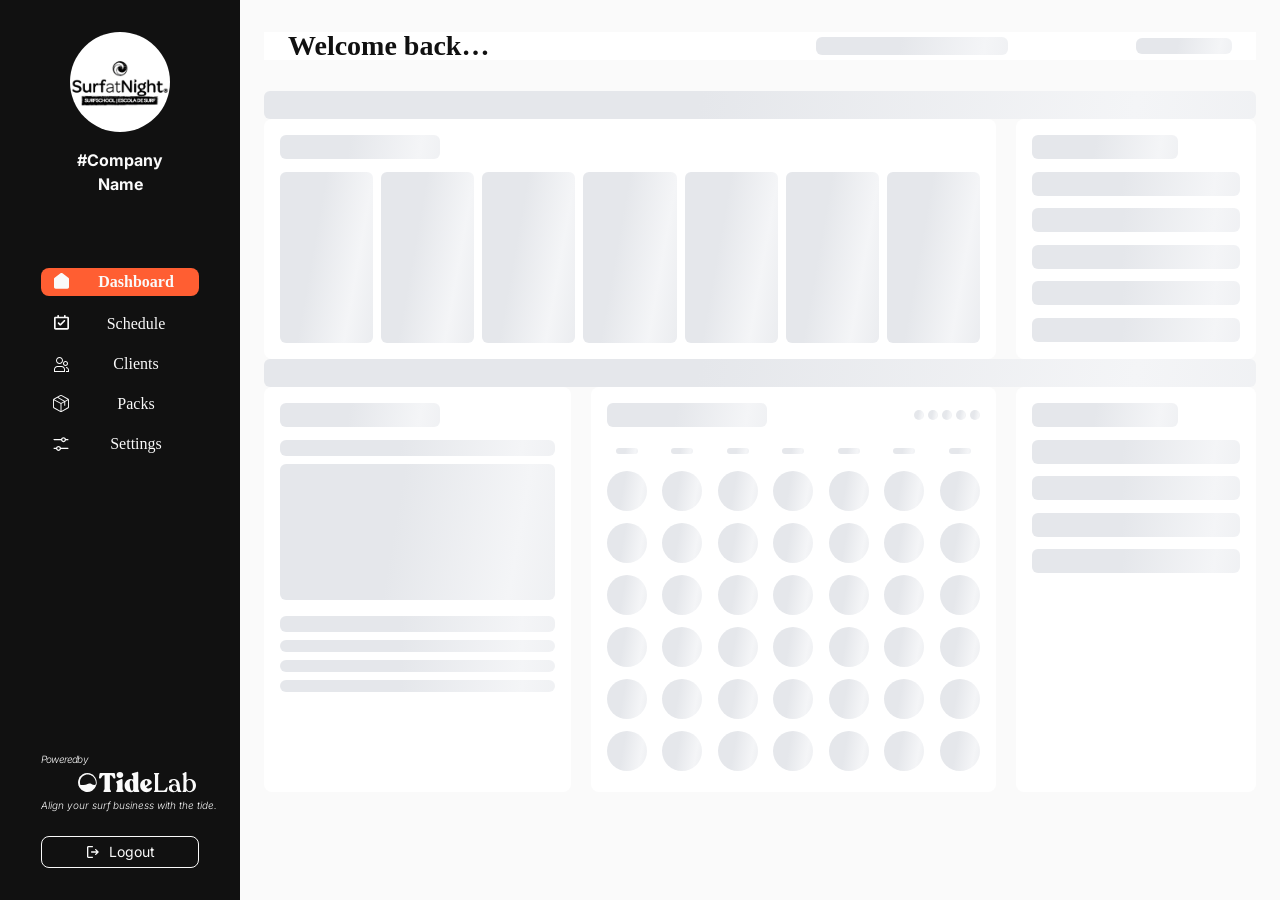
==== app.html @ a4c20f55 "Replace generic mockup with real Tidelab frontend" ====
<!DOCTYPE html>
<html lang="en">

<head>
  <meta charset="UTF-8" />
  <meta name="viewport" content="width=device-width, initial-scale=1.0" />
  <title>BookMyClass</title>
  <link rel="stylesheet" href="./css/styles.css?v=20260809-16" />
</head>

<body class="app-body">
  <button id="client-view-switch-btn" class="view-mode-switch admin-client-view-switch hidden" type="button">
    Client view
  </button>
  <div id="app-loader" class="app-loader-overlay hidden">
    <div class="app-loader-box">
      <div class="app-loader-spinner"></div>
      <h2>Loading BookMyClass</h2>
      <p>Checking session and preparing your workspace…</p>
    </div>
  </div>
  <div class="app-shell">
    <aside class="sidebar">
      <div class="sidebar-top">
        <div class="brand">
          <div class="brand-logo" role="img" aria-label="Business logo"></div>
          <div class="brand-text">
            <h1 id="business-name">#Company Name</h1>
            <p id="business-slogan"># Company Slogan</p>
          </div>
        </div>
        <nav class="main-nav">
          <button class="nav-item active" data-page="dashboard" type="button"><span class="nav-label">Dashboard</span></button>
          <button class="nav-item" data-page="schedule" type="button"><span class="nav-label">Schedule</span></button>
          <button class="nav-item" data-page="clients" type="button"><span class="nav-label">Clients</span></button>
          <button class="nav-item" data-page="packs" type="button"><span class="nav-label">Packs</span></button>
          <button class="nav-item" data-page="settings" type="button"><span class="nav-label">Settings</span></button>
        </nav>
      </div>

      <div id="sidebar-schedule-calendar" class="sidebar-schedule-calendar hidden"></div>

      <div class="sidebar-bottom">
        <div class="member-card">
          <p class="member-label">Connected as</p>
          <p id="member-info" class="member-value">Loading...</p>
        </div>

        <div class="powered-by" aria-label="Powered by TideLab">
          <span class="powered-by-label">Poweredby</span>
          <img src="./assets/figma/tidelab-logo.svg" alt="TideLab" width="120" height="23" />
          <span class="powered-by-tagline">Align your surf business with the tide.</span>
        </div>
        <button id="logout-btn" class="ghost-btn" type="button">Logout</button>
      </div>
    </aside>

    <main class="main-content">
      <header class="topbar hidden">
        <div>
          <h2 id="page-title"></h2>
          <p id="page-subtitle" class="muted">Business overview</p>
        </div>

        <div class="topbar-actions">
          <button id="prev-week-btn" class="ghost-btn" type="button">&lt; Prev</button>
          <div id="week-label" class="week-label">Week</div>
          <button id="next-week-btn" class="ghost-btn" type="button">Next &gt;</button>
        </div>
      </header>

      <section id="page-content" class="page-content" data-page="dashboard">
        <section class="dashboard-loading-skeleton" aria-label="Calculating dashboard metrics" aria-busy="true">
          <div class="dashboard-skeleton-header">
            <span class="dashboard-loading-welcome">Welcome back…</span>
            <span class="skeleton-shimmer skeleton-week"></span>
            <span class="skeleton-shimmer skeleton-label"></span>
          </div>
          <div class="dashboard-skeleton-periods">
            <section class="dashboard-skeleton-period skeleton-weekly-period">
              <span class="skeleton-shimmer skeleton-period-heading"></span>
              <div class="dashboard-skeleton-weekly-grid">
                <div class="dashboard-skeleton-card skeleton-schedule">
                  <span class="skeleton-shimmer skeleton-title"></span>
                  <div class="skeleton-schedule-days">
                    <span></span><span></span><span></span><span></span><span></span><span></span><span></span>
                  </div>
                </div>
                <div class="dashboard-skeleton-card skeleton-weekly-kpi">
                  <span class="skeleton-shimmer skeleton-title"></span>
                  <span class="skeleton-shimmer skeleton-row"></span>
                  <span class="skeleton-shimmer skeleton-row"></span>
                  <span class="skeleton-shimmer skeleton-row"></span>
                  <span class="skeleton-shimmer skeleton-row"></span>
                  <span class="skeleton-shimmer skeleton-row"></span>
                </div>
              </div>
            </section>

            <section class="dashboard-skeleton-period skeleton-monthly-period">
              <span class="skeleton-shimmer skeleton-period-heading"></span>
              <div class="dashboard-skeleton-monthly-grid">
                <div class="dashboard-skeleton-card skeleton-business-charts">
                  <span class="skeleton-shimmer skeleton-title"></span>
                  <div class="skeleton-business-chart-grid">
                    <div class="skeleton-chart-block">
                      <span class="skeleton-shimmer skeleton-chart-meta"></span>
                      <span class="skeleton-shimmer skeleton-chart"></span>
                    </div>
                    <div class="skeleton-chart-block skeleton-pack-chart-block">
                      <span class="skeleton-shimmer skeleton-chart-meta"></span>
                      <span class="skeleton-shimmer skeleton-pack-bar"></span>
                      <span class="skeleton-shimmer skeleton-pack-bar"></span>
                      <span class="skeleton-shimmer skeleton-pack-bar"></span>
                    </div>
                  </div>
                </div>
                <div class="dashboard-skeleton-card skeleton-heatmap">
                  <div class="skeleton-heatmap-heading">
                    <span class="skeleton-shimmer skeleton-title"></span>
                    <div class="skeleton-heatmap-legend"><span></span><span></span><span></span><span></span><span></span></div>
                  </div>
                  <div class="skeleton-heatmap-weekdays"><span></span><span></span><span></span><span></span><span></span><span></span><span></span></div>
                  <div class="skeleton-heatmap-dots">
                    <span></span><span></span><span></span><span></span><span></span><span></span><span></span>
                    <span></span><span></span><span></span><span></span><span></span><span></span><span></span>
                    <span></span><span></span><span></span><span></span><span></span><span></span><span></span>
                    <span></span><span></span><span></span><span></span><span></span><span></span><span></span>
                    <span></span><span></span><span></span><span></span><span></span><span></span><span></span>
                    <span></span><span></span><span></span><span></span><span></span><span></span><span></span>
                  </div>
                </div>
                <div class="dashboard-skeleton-card skeleton-monthly-kpi">
                  <span class="skeleton-shimmer skeleton-title"></span>
                  <span class="skeleton-shimmer skeleton-row"></span>
                  <span class="skeleton-shimmer skeleton-row"></span>
                  <span class="skeleton-shimmer skeleton-row"></span>
                  <span class="skeleton-shimmer skeleton-row"></span>
                </div>
              </div>
            </section>
          </div>
        </section>
      </section>
    </main>
  </div>
  <div id="schedule-modal" class="modal-overlay hidden">
    <div class="modal-card">
      <div class="modal-header">
        <h3 id="schedule-modal-title">Add event</h3>
        <button id="close-schedule-modal-btn" class="ghost-btn" type="button">Close</button>
      </div>

      <form id="schedule-form" class="form-stack">
        <label>
          <span>Class name</span>
          <input id="schedule-class-name" type="text" required />
        </label>

        <label>
          <span>Coach name</span>
          <input id="schedule-coach-name" type="text" required />
        </label>

        <label>
          <span>Date</span>
          <input id="schedule-date" type="date" required />
        </label>

        <label>
          <span>Start time</span>
          <input id="schedule-start-time" type="time" required />
        </label>

        <label>
          <span>Length (minutes)</span>
          <input id="schedule-duration" type="number" min="15" max="480" step="15" value="60" required />
        </label>

        <label>
          <span>Capacity</span>
          <input id="schedule-capacity" type="number" min="1" value="10" required />
        </label>

        <label class="checkbox-row">
          <input id="schedule-recurring" type="checkbox" />
          <span>Repeat weekly</span>
        </label>

        <div class="modal-actions">
          <button id="delete-schedule-item-btn" class="ghost-btn hidden" type="button">Delete</button>
          <button id="book-schedule-item-btn" class="ghost-btn hidden" type="button">Book client</button>
          <button class="primary-btn" type="submit">Save event</button>
        </div>
      </form>
    </div>
  </div>
  <div id="confirm-modal" class="modal-overlay hidden">
    <div class="modal-card confirm-card">
      <div class="modal-header">
        <h3 id="confirm-title">Confirm action</h3>
      </div>

      <p id="confirm-message" class="confirm-message">Please confirm this action.</p>

      <div class="modal-actions">
        <button id="cancel-confirm-btn" class="secondary-btn" type="button">Cancel</button>
        <button id="confirm-action-btn" class="primary-btn" type="button">Confirm</button>
      </div>
    </div>
  </div>
  <div id="client-modal" class="modal-overlay hidden">
    <div class="modal-card client-detail-card">
      <div class="modal-header">
        <h3>Add client</h3>
        <button id="close-client-modal-btn" class="ghost-btn" type="button">Close</button>
      </div>

      <div class="client-detail-layout">
        <section class="client-detail-pane">
          <div class="client-detail-section-heading">
            <span class="form-section-label">Client details</span>
          </div>
          <form id="client-form" class="form-stack">
            <label>
              <span>First name</span>
              <input id="client-first-name" type="text" required />
            </label>

            <label>
              <span>Last name</span>
              <input id="client-last-name" type="text" required />
            </label>

            <label>
              <span>Email</span>
              <input id="client-email" type="email" />
            </label>
            <p id="client-email-note" class="form-note hidden">Without an email address, this client can be managed by admins but will not be able to book classes themselves.</p>

            <label>
              <span>Phone</span>
              <input id="client-phone" type="text" />
            </label>

            <label>
              <span>Country (optional)</span>
              <select id="client-country">
                <option value="">No country</option>
                <option value="PT">Portugal</option>
                <option value="ES">Spain</option>
                <option value="FR">France</option>
                <option value="GB">England</option>
                <option value="DE">Germany</option>
                <option value="NL">Netherlands</option>
                <option value="CH">Switzerland</option>
                <option value="OTHER">Other</option>
              </select>
            </label>

            <label id="client-country-other-label" class="hidden">
              <span>Other country</span>
              <input id="client-country-other" type="text" maxlength="80" placeholder="Enter country" />
            </label>

            <label style="display:flex;align-items:center;gap:10px;">
              <input id="client-can-book" type="checkbox" checked />
              <span>Can book classes</span>
            </label>

            <div class="modal-actions">
              <button id="delete-client-btn" class="ghost-btn hidden" type="button">Delete</button>
              <button id="edit-client-btn" class="ghost-btn hidden" type="button">Edit details</button>
              <button id="save-client-btn" class="primary-btn" type="submit">Create client</button>
            </div>
          </form>
        </section>

        <section id="client-pack-editor" class="client-detail-pane client-pack-pane hidden">
          <div class="client-detail-section-heading">
            <span class="form-section-label">Membership</span>
          </div>

          <div class="client-pack-editor">
            <div class="client-pack-editor-header">
              <h2 id="client-current-pack-name">No active pack</h2>
              <span id="client-current-pack-status" class="client-status-pill is-empty">No Credits</span>
            </div>

            <div id="client-current-pack-details" class="client-current-pack-details hidden">
              <label>
                <span>Classes left</span>
                <input id="client-current-pack-remaining" type="number" min="0" step="1" disabled />
              </label>
              <div class="client-current-pack-summary">
                <span id="client-current-pack-total">0 total</span>
                <span id="client-current-pack-used">0 used</span>
              </div>
            </div>

            <div id="client-assign-pack-fields" class="client-assign-pack-fields hidden">
              <label>
                <span>Pack to assign</span>
                <select id="client-assign-pack-template"></select>
              </label>
              <button id="assign-client-pack-btn" class="secondary-btn" type="button">Assign pack</button>
            </div>

            <p id="client-pack-editor-note" class="form-note"></p>
          </div>

          <div id="client-pack-actions" class="client-column-actions hidden">
            <button id="edit-client-membership-btn" class="ghost-btn" type="button">Edit pack</button>
            <button id="save-client-membership-btn" class="primary-btn hidden" type="button">Save pack</button>
          </div>
        </section>

        <section class="client-detail-pane client-history-pane">
          <div class="client-detail-section-heading client-history-header">
            <span class="form-section-label">Activity history</span>
          </div>
          <div id="client-booking-history" class="client-history-list"></div>
        </section>
      </div>
    </div>
  </div>
  <div id="client-import-modal" class="modal-overlay hidden">
    <div class="modal-card client-import-card">
      <div class="modal-header">
        <h3>Import clients</h3>
        <button id="close-client-import-modal-btn" class="ghost-btn" type="button">Close</button>
      </div>

      <div class="client-import-body">
        <p class="client-import-copy">Upload a CSV or Excel .xlsx file with one client per row.</p>

        <ol class="client-import-steps">
          <li>Create these columns in Excel or Google Sheets.</li>
          <li>Download the file as CSV or Excel .xlsx.</li>
          <li>Choose the file here and click Import clients.</li>
        </ol>

        <div class="client-import-fields">
          <span>First name *</span>
          <span>Last name *</span>
          <span>Email</span>
          <span>Phone</span>
          <span>Country</span>
          <span>Can book</span>
        </div>

        <div class="client-import-file-panel">
          <label for="client-import-file">Import file</label>
          <input id="client-import-file" type="file" accept=".csv,.xlsx,text/csv,application/vnd.openxmlformats-officedocument.spreadsheetml.sheet" />
          <p class="form-note">Required columns are marked with *. Can book accepts yes/no.</p>
        </div>

        <div id="client-import-result" class="client-import-result hidden"></div>
      </div>

      <div class="modal-actions">
        <button id="import-clients-file-btn" class="primary-btn" type="button">Import clients</button>
      </div>
    </div>
  </div>
  <div id="class-template-modal" class="modal-overlay hidden">
    <div class="modal-card">
      <div class="modal-header">
        <h3>Add event template</h3>
        <button id="close-class-template-modal-btn" class="ghost-btn" type="button">Close</button>
      </div>

      <form id="class-template-form" class="form-stack">
        <label>
          <span>Class name</span>
          <input id="class-template-name" type="text" required />
        </label>

        <label>
          <span>Coach name</span>
          <input id="class-template-coach" type="text" required />
        </label>

        <label>
          <span>Language</span>
          <input
            id="class-template-language"
            type="text"
            value="EN"
            minlength="2"
            maxlength="8"
            pattern="[A-Za-z]{2,8}"
            placeholder="EN"
            autocomplete="off"
            required
          />
        </label>

        <label>
          <span>Duration</span>
          <input id="class-template-duration" type="number" min="15" step="15" value="60" required />
        </label>

        <label>
          <span>Capacity</span>
          <input id="class-template-capacity" type="number" min="1" value="10" required />
        </label>

        <label>
          <span>Color</span>
          <input id="class-template-color" type="hidden" value="#1f8f46" required />
        </label>

        <div class="modal-actions">
          <button id="delete-class-template-btn" class="ghost-btn hidden" type="button">Delete</button>
          <button id="save-class-template-btn" class="primary-btn" type="submit">Create template</button>
        </div>
      </form>
    </div>
  </div>
  <div id="pack-modal" class="modal-overlay hidden">
    <div class="modal-card">
      <div class="modal-header">
        <h3>Add pack</h3>
        <button id="close-pack-modal-btn" class="ghost-btn" type="button">Close</button>
      </div>

      <form id="pack-form" class="form-stack">
        <label>
          <span>Pack name</span>
          <input id="pack-name" type="text" required />
        </label>

        <label>
          <span>Pack type</span>
          <select id="pack-type" required>
            <option value="credits">Normal pack</option>
            <option value="monthly">Monthly pack</option>
          </select>
        </label>

        <label>
          <span>Number of classes</span>
          <input id="pack-class-count" type="number" min="1" value="10" required />
        </label>

        <label>
          <span>Price</span>
          <input id="pack-price" type="number" min="0" step="0.01" value="0" required />
        </label>

        <label>
          <span>Details</span>
          <input id="pack-details" type="text" />
        </label>

        <div class="modal-actions">
          <button id="delete-pack-btn" class="ghost-btn hidden" type="button">Delete</button>
          <button id="save-pack-btn" class="primary-btn" type="submit">Create pack</button>
        </div>
      </form>
    </div>
  </div>
  <div id="client-pack-modal" class="modal-overlay hidden">
    <div class="modal-card">
      <div class="modal-header">
        <h3 id="client-pack-modal-title">Assign pack to client</h3>
        <div class="modal-header-actions">
          <button id="edit-client-pack-btn" class="ghost-btn icon-btn hidden" type="button" aria-label="Edit classes left" title="Edit classes left">&#9998;</button>
          <button id="close-client-pack-modal-btn" class="ghost-btn" type="button">Close</button>
        </div>
      </div>

      <form id="client-pack-form" class="form-stack">
        <div id="client-pack-detail-card" class="client-pack-detail-card hidden">
          <p id="client-pack-detail-type" class="pack-type">Pack</p>
          <h3 id="client-pack-detail-client">Client</h3>
          <p id="client-pack-detail-template" class="muted">Pack template</p>

          <div class="client-pack-detail-count">
            <label id="client-pack-remaining-label">
              <span>Classes left</span>
              <input id="client-pack-remaining-classes" type="number" min="0" step="1" disabled />
            </label>
            <span id="client-pack-detail-total" class="muted">of 0 classes</span>
          </div>

          <div class="client-pack-detail-meta">
            <span id="client-pack-detail-used">0 used</span>
            <span id="client-pack-detail-status">active</span>
          </div>
        </div>

        <label id="client-pack-client-label">
          <span>Client</span>
          <select id="client-pack-client-id" required></select>
        </label>

        <label id="client-pack-template-label">
          <span>Pack template</span>
          <select id="client-pack-template-id" required></select>
        </label>

        <div class="modal-actions">
          <button id="save-client-pack-btn" class="primary-btn" type="submit">Assign pack</button>
        </div>
      </form>
    </div>
  </div>
  <div id="booking-modal" class="modal-overlay hidden">
    <div class="modal-card">
      <div class="modal-header">
        <h3 id="booking-modal-title">Book client</h3>
        <button id="close-booking-modal-btn" class="ghost-btn" type="button">Close</button>
      </div>

      <div id="booking-details" class="booking-details hidden"></div>

      <form id="booking-form" class="form-stack">
        <fieldset class="checkbox-select-field">
          <legend>Clients</legend>
          <div class="booking-client-picker">
            <input
              id="booking-client-search"
              type="search"
              placeholder="Type a client name..."
              autocomplete="off"
              aria-label="Search clients"
            />
            <div id="booking-client-list" class="checkbox-select-list"></div>
          </div>
        </fieldset>

        <div class="modal-actions">
          <button class="primary-btn" type="submit">Create bookings</button>
        </div>
      </form>
    </div>
  </div>
  <div id="booking-pack-modal" class="modal-overlay hidden">
    <div class="modal-card booking-pack-modal-card">
      <div class="modal-header">
        <div>
          <h3>Assign packs before booking</h3>
          <p class="booking-pack-modal-copy">Choose a pack for each client without available credits.</p>
        </div>
        <button id="close-booking-pack-modal-btn" class="ghost-btn" type="button">Close</button>
      </div>

      <form id="booking-pack-form" class="form-stack">
        <div id="booking-pack-client-list" class="booking-pack-client-list"></div>

        <div class="modal-actions">
          <button class="primary-btn" type="submit">Assign packs and book</button>
        </div>
      </form>
    </div>
  </div>
  <div id="react-ui-root"></div>
  <script type="module" src="./js/app.js?v=20260809-7"></script>
</body>

</html>
---- css/styles.css ----
﻿@import url('https://api.fontshare.com/v2/css?f[]=satoshi@300,400,500,700&display=swap');
@import url('https://fonts.googleapis.com/css2?family=Amatic+SC:wght@700&family=DM+Sans:ital,opsz,wght@0,9..40,300;0,9..40,400;0,9..40,500;0,9..40,600;0,9..40,700;1,9..40,400&family=DM+Mono:wght@400;500&family=Inter:wght@200;300;400;500;600;700&display=swap');

/* â”€â”€â”€ RESET & ROOT â”€â”€â”€â”€â”€â”€â”€â”€â”€â”€â”€â”€â”€â”€â”€â”€â”€â”€â”€â”€â”€â”€â”€â”€â”€â”€â”€â”€â”€â”€â”€â”€ */

*,
*::before,
*::after {
  box-sizing: border-box;
  margin: 0;
  padding: 0;
}


:root {
  /* Brand primitives â€” edit this block to re-theme the product. */
  --brand-primary: #260e8d;
  --brand-secondary: #ff5e32;
  --brand-accent: #87993a;
  --brand-beige: #eee6d4;
  --brand-black: #111111;
  --brand-grey-dark: #727272;
  --brand-muted: #808080;
  --brand-grey: #a3a3a3;
  --brand-grey-light: #d0d0d0;
  --brand-offwhite: #fafafa;
  --brand-white: #ffffff;
  --brand-primary-soft: rgb(38 14 141 / 10%);
  --brand-secondary-soft: rgb(255 94 50 / 10%);
  --brand-accent-soft: rgb(135 153 58 / 10%);

  /* Brand typography. */
  --font-ui: 'Satoshi', 'Inter', sans-serif;
  --font-display-light: 'Recoleta', 'FONTSPRING DEMO - Recoleta Light', Georgia, serif;
  --font-display-black: 'Recoleta', 'FONTSPRING DEMO - Recoleta Black', Georgia, serif;
  --text-h1-size: 2rem;
  --text-h1-line: 2.5rem;
  --text-h2-size: 1.5rem;
  --text-h2-line: 2rem;
  --text-h3-size: 1.25rem;
  --text-h3-line: 1.75rem;
  --text-large-size: 1rem;
  --text-large-line: 1.5rem;
  --text-body-size: 0.875rem;
  --text-body-line: 1.25rem;
  --text-caption-size: 0.75rem;
  --text-caption-line: 1rem;

  /* Brand spacing, shape and state elevation. */
  --space-1: 0.25rem;
  --space-2: 0.5rem;
  --space-3: 1rem;
  --space-4: 1.5rem;
  --space-5: 2rem;
  --space-6: 2.5rem;
  --space-7: 3rem;
  --radius-small: 0.25rem;
  --radius-medium: 0.5rem;
  --radius-large: 1rem;
  --radius-pill: 999px;
  --brand-shadow-primary: 1px 2px 4px rgb(38 14 141 / 60%);
  --brand-shadow-secondary: 1px 2px 4px rgb(255 94 50 / 55%);
  --brand-shadow-neutral: 1px 2px 4px rgb(128 128 128 / 55%);

  /* Typography scale */
  --font-size-tiny: 0.5rem;
  --font-size-micro: 0.5625rem;
  --font-size-caption: 0.625rem;
  --font-size-small-label: 0.6875rem;
  --font-size-label: 0.75rem;
  --font-size-ui: 0.8125rem;
  --font-size-body: var(--text-body-size);
  --font-size-heading: var(--text-large-size);
  --font-size-heading-lg: 1.125rem;
  --font-size-display: var(--text-h3-size);
  --font-size-metric-lg: 1.5rem;
  --font-size-metric-xl: 2rem;
  --font-size-metric-hero: 2.125rem;
  --font-size-page-title: var(--text-h3-size);
  --font-size-page-subtitle: var(--text-body-size);
  --font-size-menu-option: var(--text-body-size);
  --font-size-brand-title: var(--text-large-size);
  --font-size-brand-subtitle: var(--text-caption-size);
  --font-size-card-title: var(--text-body-size);
  --font-size-section-title: var(--text-body-size);
  --font-size-button: var(--text-body-size);
  --font-size-input: var(--text-body-size);
  --font-size-metric: clamp(1.125rem, 1.6vw, 1.375rem);
  --font-size-modal-title: 1rem;
  --font-size-table-heading: var(--font-size-caption);
  --font-size-table-text: 0.75rem;
  --font-size-auth-title: 3rem;
  --font-size-powered-by: var(--font-size-tiny);

  /* App-level aliases */
  --app-page-max: 100rem;
  --app-page-bg: var(--brand-offwhite);
  --app-card-bg: var(--brand-white);
  --app-card-radius: var(--radius-medium);
  --app-line: var(--brand-grey-light);
  --app-heading: var(--brand-black);
  --app-body: var(--brand-black);
  --app-muted: var(--brand-muted);
  --app-subtle: var(--brand-grey);
  --app-title-size: var(--font-size-page-title);
  --app-section-title-size: var(--font-size-card-title);
  --app-body-size: var(--font-size-body);
  --app-small-size: var(--font-size-label);
  --app-mini-size: var(--font-size-small-label);
  --app-number-size: var(--font-size-metric);
  --sidebar-width: 15rem;

  /* Palette */
  --bg: var(--brand-offwhite);
  --panel: var(--brand-white);
  --panel-soft: #f2f2f7;
  --panel-hover: var(--brand-primary-soft);
  --text: var(--brand-black);
  --text-secondary: var(--brand-grey-dark);
  --muted: var(--brand-muted);
  --border: var(--brand-grey-light);
  --border-strong: var(--brand-grey);
  --sidebar: var(--brand-black);
  --sidebar-text: var(--brand-offwhite);
  --sidebar-muted: var(--brand-grey);
  --sidebar-hover: rgba(255, 255, 255, 0.06);
  --primary: var(--brand-primary);
  --primary-hover: var(--brand-primary);
  --secondary: var(--brand-secondary);
  --secondary-soft: var(--brand-secondary-soft);
  --accent: var(--brand-accent);
  --accent-light: var(--brand-accent-soft);
  --accent-hover: var(--brand-accent);
  --success-bg: #ecfdf5;
  --success-text: #065f46;
  --success-border: #6ee7b7;
  --heat-0: var(--brand-grey-light);
  --heat-1: rgba(255, 94, 50, 0.4);
  --heat-2: rgba(255, 94, 50, 0.55);
  --heat-3: rgba(255, 94, 50, 0.7);
  --heat-4: var(--brand-secondary);
  --muted-bg: #f1f5f9;
  --muted-text: #475569;
  --danger: #dc2626;
  --danger-bg: #fef2f2;
  --danger-light: #fee2e2;
  --info-bg: #eff6ff;
  --info-text: #1e40af;
  --info-border: #bfdbfe;

  /* Elevation */
  --shadow-sm: 0 1px 3px rgba(13, 17, 23, 0.06), 0 1px 2px rgba(13, 17, 23, 0.04);
  --shadow: 0 4px 16px rgba(13, 17, 23, 0.08), 0 1px 4px rgba(13, 17, 23, 0.04);
  --shadow-lg: 0 16px 48px rgba(13, 17, 23, 0.12), 0 4px 16px rgba(13, 17, 23, 0.06);

  /* Shape */
  --radius-sm: var(--radius-medium);
  --radius: var(--radius-medium);
  --radius-lg: var(--radius-medium);
  --radius-xl: var(--radius-large);

  /* Motion */
  --transition: 0.18s ease;

  /* Fonts */
  --font: var(--font-ui);
  --font-mono: 'DM Mono', monospace;
  --font-design: var(--font-ui);
  --font-logo-light: var(--font-display-light);
  --font-logo-black: var(--font-display-black);


  --schedule-hour-height: 4rem;
}

html,
body {
  min-height: 100%;
  font-family: var(--font-ui);
  color: var(--text);
  background: var(--bg);
  -webkit-font-smoothing: antialiased;
  line-height: 1.5;
}

img,
svg,
video,
canvas {
  max-width: 100%;
}

/* â”€â”€â”€ AUTH â”€â”€â”€â”€â”€â”€â”€â”€â”€â”€â”€â”€â”€â”€â”€â”€â”€â”€â”€â”€â”€â”€â”€â”€â”€â”€â”€â”€â”€â”€â”€â”€â”€â”€â”€â”€â”€â”€â”€â”€ */

.auth-page {
  min-height: 100vh;
  display: grid;
  place-items: center;
  padding: 24px;
  background: var(--bg);
}

.auth-card {
  width: 100%;
  max-width: 440px;
  background: var(--panel);
  border-radius: var(--radius-xl);
  padding: 48px;
  box-shadow: var(--shadow-lg);
  border: 1px solid var(--border);
}

.auth-card h1 {
  font-size: var(--font-size-auth-title);
  line-height: 1;
  letter-spacing: -0.03em;
  font-weight: 700;
  color: var(--text);
}

.enroll-card {
  max-width: 560px;
}

.auth-link {
  color: var(--muted);
  font-size: var(--font-size-ui);
  text-align: center;
}

.auth-link a {
  color: var(--text);
  font-weight: 700;
  text-decoration: none;
}

.auth-link a:hover {
  text-decoration: underline;
}

/* â”€â”€â”€ FORMS â”€â”€â”€â”€â”€â”€â”€â”€â”€â”€â”€â”€â”€â”€â”€â”€â”€â”€â”€â”€â”€â”€â”€â”€â”€â”€â”€â”€â”€â”€â”€â”€â”€â”€â”€â”€â”€â”€â”€ */

.form-stack {
  display: grid;
  gap: 20px;
  margin-top: 28px;
}

label {
  display: grid;
  gap: 8px;
  font-size: var(--font-size-label);
  font-weight: 500;
  color: var(--text-secondary);
}

input,
select,
textarea {
  width: 100%;
  padding: 13px 16px;
  border: 1.5px solid var(--border);
  border-radius: var(--radius-sm);
  font-size: var(--font-size-input);
  font-family: var(--font);
  background: var(--panel);
  color: var(--text);
  transition: border-color var(--transition), box-shadow var(--transition);
  outline: none;
}

input:focus,
select:focus,
textarea:focus {
  border-color: var(--primary);
  box-shadow: 0 0 0 3px rgba(13, 17, 23, 0.08);
}

input:disabled,
select:disabled,
textarea:disabled {
  border-color: var(--border);
  background: var(--muted-bg);
  color: var(--muted-text);
  opacity: 1;
  cursor: not-allowed;
  box-shadow: none;
}

input[type="checkbox"] {
  width: 18px;
  height: 18px;
  padding: 0;
  accent-color: var(--primary);
  cursor: pointer;
}

input[type="checkbox"]:disabled {
  opacity: 0.5;
  cursor: not-allowed;
}

.form-note {
  margin-top: -8px;
  padding: 10px 12px;
  border-radius: var(--radius-sm);
  background: var(--info-bg);
  border: 1px solid var(--info-border);
  color: var(--info-text);
  font-size: var(--font-size-label);
  line-height: 16px;
}

.form-note.form-note-error {
  background: var(--danger-bg);
  border-color: var(--danger-light);
  color: var(--danger);
}

.checkbox-select-field {
  display: grid;
  gap: 10px;
  border: 0;
}

.checkbox-select-field legend {
  color: var(--text-secondary);
  font-size: var(--font-size-label);
  font-weight: 500;
}

.checkbox-select-list {
  max-height: 300px;
  overflow: auto;
  display: grid;
  gap: 8px;
  padding: 4px;
  border: 1.5px solid var(--border);
  border-radius: var(--radius-sm);
  background: var(--panel-soft);
}

.booking-client-picker {
  display: grid;
  gap: 0.5rem;
}

.booking-client-picker input[type="search"] {
  width: 100%;
  min-height: 2.5rem;
}

.checkbox-select-option.hidden-by-search {
  display: none;
}

.checkbox-select-option {
  display: grid;
  grid-template-columns: 18px minmax(0, 1fr);
  align-items: center;
  gap: 10px;
  padding: 10px;
  border-radius: var(--radius-sm);
  background: var(--panel);
  border: 1px solid var(--border);
  cursor: pointer;
}

.checkbox-select-option:hover {
  border-color: var(--border-strong);
}

.checkbox-select-option span {
  display: grid;
  gap: 2px;
  min-width: 0;
}

.checkbox-select-option strong {
  color: var(--text);
  font-size: var(--font-size-ui);
  line-height: 18px;
}

.checkbox-select-option em {
  color: var(--muted);
  font-size: var(--font-size-label);
  line-height: 16px;
  font-style: normal;
  overflow: hidden;
  text-overflow: ellipsis;
  white-space: nowrap;
}

.logo-preview {
  width: 72px;
  height: 72px;
  border: 1px solid var(--border);
  border-radius: var(--radius);
  background-position: center;
  background-repeat: no-repeat;
  background-size: cover;
}

/* â”€â”€â”€ BUTTONS â”€â”€â”€â”€â”€â”€â”€â”€â”€â”€â”€â”€â”€â”€â”€â”€â”€â”€â”€â”€â”€â”€â”€â”€â”€â”€â”€â”€â”€â”€â”€â”€â”€â”€â”€â”€â”€ */

button {
  border: 0;
  min-height: 28px;
  border-radius: var(--radius-medium);
  padding: 4px 16px;
  cursor: pointer;
  font-size: var(--font-size-button);
  font-family: var(--font-ui);
  font-weight: 400;
  line-height: var(--text-body-line);
  display: inline-flex;
  align-items: center;
  justify-content: center;
  gap: 7px;
  transition: background var(--transition), opacity var(--transition), box-shadow var(--transition);
  position: relative;
  overflow: hidden;
  white-space: nowrap;
  letter-spacing: 0;
}

button:disabled {
  opacity: 0.6;
  cursor: not-allowed;
}

.primary-btn {
  background: var(--brand-secondary);
  color: var(--brand-offwhite);
  border: 1px solid var(--brand-secondary);
  box-shadow: none;
  font-weight: 500;
}

.primary-btn:hover:not(:disabled) {
  background: var(--brand-white);
  color: var(--brand-secondary);
  box-shadow: var(--brand-shadow-secondary);
}

.secondary-btn {
  background: var(--brand-white);
  color: var(--brand-muted);
  border: 1px solid var(--brand-muted);
  box-shadow: none;
  font-weight: 500;
}

.secondary-btn:hover:not(:disabled) {
  background: var(--brand-white);
  border-color: var(--brand-muted);
  box-shadow: var(--brand-shadow-neutral);
}

.ghost-btn {
  background: var(--brand-white);
  color: var(--brand-muted);
  border: 1px solid var(--brand-muted);
}

.ghost-btn:hover:not(:disabled) {
  background: var(--brand-white);
  border-color: var(--brand-muted);
  box-shadow: var(--brand-shadow-neutral);
}

.danger-btn {
  background: var(--danger-bg);
  color: var(--danger);
  border: 1.5px solid var(--danger-light);
}

.danger-btn:hover:not(:disabled) {
  background: var(--danger-light);
}

.split-actions {
  display: grid;
  grid-template-columns: 1fr;
  gap: 10px;
}

.btn-icon {
  display: inline-grid;
  place-items: center;
  flex: 0 0 auto;
  width: 16px;
  height: 16px;
  font-size: var(--font-size-ui);
  line-height: 1;
  font-weight: 700;
}

.btn-spinner {
  width: 14px;
  height: 14px;
  border: 2px solid rgba(255, 255, 255, 0.35);
  border-top-color: #fff;
  border-radius: 50%;
  animation: spin 0.65s linear infinite;
  flex-shrink: 0;
}

.ghost-btn .btn-spinner {
  border-color: rgba(13, 17, 23, 0.15);
  border-top-color: var(--muted);
}

.error-text {
  color: var(--danger);
  font-size: var(--font-size-label);
  min-height: 18px;
}

.row-action-group {
  display: flex;
  align-items: center;
  justify-content: flex-end;
  gap: 8px;
}

.row-action-btn {
  min-height: 32px;
  padding: 0 10px;
  border-radius: 8px;
  font-size: var(--font-size-label);
}

/* â”€â”€â”€ LOADERS â”€â”€â”€â”€â”€â”€â”€â”€â”€â”€â”€â”€â”€â”€â”€â”€â”€â”€â”€â”€â”€â”€â”€â”€â”€â”€â”€â”€â”€â”€â”€â”€â”€â”€â”€â”€â”€ */

.app-loader-overlay {
  position: fixed;
  inset: 0;
  background: rgba(240, 242, 247, 0.9);
  backdrop-filter: blur(6px);
  display: flex;
  align-items: center;
  justify-content: center;
  z-index: 9999;
  transition: opacity 0.3s ease, visibility 0.3s ease;
}

.app-loader-overlay.hidden {
  opacity: 0;
  visibility: hidden;
  pointer-events: none;
}

.app-loader-box {
  background: var(--panel);
  border-radius: var(--radius-xl);
  box-shadow: var(--shadow-lg);
  border: 1px solid var(--border);
  padding: 36px 44px;
  min-width: 300px;
  text-align: center;
}

.app-loader-box h2 {
  font-size: var(--font-size-display);
  font-weight: 600;
  margin-bottom: 6px;
  letter-spacing: -0.01em;
}

.app-loader-box p {
  color: var(--muted);
  font-size: var(--font-size-label);
}

.app-loader-spinner {
  width: 44px;
  height: 44px;
  margin: 0 auto 20px;
  border-radius: 50%;
  border: 3px solid var(--border);
  border-top-color: var(--accent);
  animation: spin 0.7s linear infinite;
}

.action-loading-overlay {
  position: absolute;
  inset: 0;
  background: rgba(255, 255, 255, 0.75);
  backdrop-filter: blur(2px);
  border-radius: inherit;
  display: flex;
  align-items: center;
  justify-content: center;
  z-index: 10;
  opacity: 0;
  visibility: hidden;
  transition: opacity 0.18s ease, visibility 0.18s ease;
}

.action-loading-overlay.visible {
  opacity: 1;
  visibility: visible;
}

.action-loading-overlay .app-loader-spinner {
  width: 32px;
  height: 32px;
  margin: 0;
}

.action-loading-overlay.is-success {
  background: rgba(255, 255, 255, 0.94);
}

.modal-success-feedback {
  display: grid;
  justify-items: center;
  gap: 12px;
  color: var(--success-text);
  text-align: center;
}

.modal-success-feedback span {
  width: 64px;
  height: 64px;
  display: grid;
  place-items: center;
  border: 4px solid currentColor;
  border-radius: 50%;
  font-size: 36px;
  font-weight: 800;
  line-height: 1;
  animation: modalSuccessIn 0.45s cubic-bezier(0.2, 1.4, 0.4, 1) both;
}

/* â”€â”€â”€ APP SHELL LAYOUT â”€â”€â”€â”€â”€â”€â”€â”€â”€â”€â”€â”€â”€â”€â”€â”€â”€â”€â”€â”€â”€â”€â”€â”€â”€â”€â”€â”€ */

.app-body {
  height: 100vh;
  min-height: 0;
  overflow: hidden;
  background: var(--bg);
}

.app-shell {
  height: 100vh;
  min-height: 0;
  display: grid;
  grid-template-columns: var(--sidebar-width) minmax(0, 1fr);
}

/* â”€â”€â”€ SIDEBAR â”€â”€â”€â”€â”€â”€â”€â”€â”€â”€â”€â”€â”€â”€â”€â”€â”€â”€â”€â”€â”€â”€â”€â”€â”€â”€â”€â”€â”€â”€â”€â”€â”€â”€â”€â”€â”€ */

.sidebar {
  width: var(--sidebar-width);
  height: 100vh;
  min-height: 0;
  background: var(--brand-black);
  color: var(--brand-offwhite);
  padding: 32px 24px;
  display: flex;
  flex-direction: column;
  align-items: center;
  justify-content: space-between;
  gap: 56px;
  position: sticky;
  top: 0;
  overflow: hidden;
}

.sidebar-top {
  width: 158px;
  display: flex;
  flex-direction: column;
  align-items: center;
  gap: 80px;
}

.brand {
  width: 158px;
  height: 156px;
  display: flex;
  flex-direction: column;
  align-items: center;
  justify-content: center;
  gap: 16px;
  padding: 0;
}

.brand-logo {
  width: 100px;
  height: 100px;
  border-radius: 99px;
  background: var(--brand-offwhite) url("../assets/figma/surf-school-logo.png") center / cover no-repeat;
  color: var(--brand-black);
  display: grid;
  place-items: center;
  font-family: var(--font-design);
  font-size: 42px;
  line-height: 1;
  font-weight: 800;
  flex-shrink: 0;
  box-shadow: none;
}

.brand-text {
  width: 132px;
  height: 40px;
  display: flex;
  flex-direction: column;
  align-items: center;
  gap: 0;
}

.brand-text h1 {
  width: 132px;
  color: var(--brand-offwhite);
  font-family: var(--font-design);
  font-size: 16px;
  line-height: 24px;
  font-weight: 700;
  text-align: center;
  letter-spacing: 0;
}

.brand-text p {
  width: 132px;
  max-width: 132px;
  color: var(--brand-offwhite);
  font-family: var(--font-design);
  font-size: 12px;
  line-height: 16px;
  font-weight: 300;
  text-align: center;
  opacity: 1;
  white-space: nowrap;
  overflow: hidden;
  text-overflow: ellipsis;
}

.main-nav {
  width: 158px;
  display: flex;
  flex-direction: column;
  align-items: center;
  gap: 16px;
}

.nav-item {
  width: 158px;
  height: 24px;
  min-height: 24px;
  padding: 0 8px;
  text-align: left;
  justify-content: flex-start;
  gap: 8px;
  background: transparent;
  border: 0;
  color: var(--brand-offwhite);
  border-radius: 8px;
  font-family: var(--font-logo-light);
  font-size: 16px;
  line-height: 24px;
  font-weight: 300;
  letter-spacing: 0;
  transition: background 180ms ease, color 180ms ease;
}

.nav-item::before {
  content: "";
  width: 24px;
  height: 24px;
  flex: 0 0 24px;
  background: var(--nav-icon) center no-repeat;
}

.nav-item[data-page="dashboard"]  { --nav-icon: url("../assets/figma/dashboard.svg"); }
.nav-item[data-page="schedule"]   { --nav-icon: url("../assets/figma/schedule.svg"); }
.nav-item[data-page="clients"]    { --nav-icon: url("../assets/figma/clients.svg"); }
.nav-item[data-page="packs"],
.nav-item[data-page="client-packs"] { --nav-icon: url("../assets/figma/packs.svg"); }
.nav-item[data-page="settings"]   { --nav-icon: url("../assets/figma/settings.svg"); }

.nav-item.active {
  background: var(--brand-secondary);
  color: var(--brand-offwhite);
  height: 28px;
  min-height: 28px;
  padding-block: 2px;
  font-family: var(--font-logo-black);
  font-weight: 700;
}

.nav-item:hover {
  background: rgba(250, 250, 250, 0.08);
}

.nav-item.active:hover { background: var(--brand-secondary); }

.nav-label {
  width: 110px;
  height: 24px;
  line-height: 24px;
  text-align: center;
}

.sidebar-bottom {
  width: 158px;
  display: flex;
  flex-direction: column;
  align-items: center;
  gap: 24px;
}

.member-card {
  display: none;
}

.sidebar .ghost-btn {
  width: 158px;
  height: 32px;
  padding: 4px 16px;
  gap: 8px;
  background: var(--brand-black);
  color: var(--brand-offwhite);
  border: 1px solid var(--brand-offwhite);
  border-radius: 8px;
  font-family: var(--font-design);
  font-size: 14px;
  line-height: 20px;
  font-weight: 400;
}

.sidebar .ghost-btn::before {
  content: "";
  width: 16px;
  height: 16px;
  flex: 0 0 16px;
  background: url("../assets/figma/logout.svg") center / contain no-repeat;
}

.powered-by {
  width: 158px;
  height: 56px;
  display: flex;
  flex-direction: column;
  align-items: flex-start;
  justify-content: center;
  gap: 4px;
  color: var(--brand-offwhite);
  font-family: var(--font-design);
}

.powered-by-label {
  height: 7px;
  margin-bottom: 4px;
  font-size: 10px;
  line-height: 7px;
  font-style: italic;
  font-weight: 300;
  letter-spacing: -0.08em;
}

.powered-by img {
  width: 120px;
  height: 23px;
  margin-left: 35px;
  display: block;
}

.powered-by-tagline {
  height: 14px;
  font-size: 10px;
  line-height: 14px;
  font-style: italic;
  font-weight: 300;
  white-space: nowrap;
}

.sidebar-schedule-calendar {
  width: 158px;
  max-height: 190px;
  margin: 0 auto;
  display: flex;
  flex-direction: column;
  gap: 17px;
  background: var(--brand-black);
  color: var(--brand-offwhite);
  font-family: Inter, var(--font);
  overflow: hidden;
  transition: max-height 260ms ease, opacity 220ms ease, transform 260ms ease, margin 260ms ease;
}

.sidebar-schedule-calendar.hidden {
  display: flex !important;
  max-height: 0;
  margin-top: -16px;
  opacity: 0;
  pointer-events: none;
  transform: translateY(-8px);
}

.sidebar-calendar-header {
  width: 100%;
  height: 24px;
  display: flex;
  align-items: center;
  justify-content: space-between;
  gap: 16px;
}

.sidebar-calendar-header p {
  margin: 0;
  color: var(--brand-offwhite);
  font-size: var(--font-size-heading);
  line-height: 24px;
  font-weight: 200;
  white-space: nowrap;
}

.sidebar-calendar-arrows {
  display: flex;
  align-items: center;
  gap: 8px;
}

.sidebar-calendar-arrows button {
  width: 14px;
  height: 18px;
  padding: 0;
  display: inline-flex;
  align-items: center;
  justify-content: center;
  border: 0;
  background: transparent;
  color: var(--brand-offwhite);
  border-radius: 4px;
  font: inherit;
  font-size: var(--font-size-label);
  cursor: pointer;
}

.sidebar-calendar-arrows button:disabled {
  cursor: wait;
  opacity: 0.5;
}

.sidebar-calendar-arrows button:hover {
  background: rgba(250, 250, 250, 0.14);
}

.sidebar-calendar-grid {
  display: flex;
  flex-direction: column;
  gap: 7px;
}

.sidebar-calendar-weekdays,
.sidebar-calendar-week {
  display: grid;
  grid-template-columns: repeat(7, 1fr);
  gap: 8px;
  justify-items: center;
}

.sidebar-calendar-weekdays span {
  height: 12px;
  display: flex;
  align-items: center;
  justify-content: center;
  color: var(--brand-offwhite);
  font-size: var(--font-size-label);
  line-height: 12px;
  font-weight: 700;
}

.sidebar-calendar-day {
  width: 15px;
  height: 14px;
  padding: 0;
  display: inline-flex;
  align-items: center;
  justify-content: center;
  border: 1px solid transparent;
  background: transparent;
  color: var(--brand-offwhite);
  border-radius: 4px;
  font: inherit;
  font-size: var(--font-size-label);
  line-height: 14px;
  font-weight: 200;
  cursor: pointer;
}

.sidebar-calendar-day:hover { background: rgba(250, 250, 250, 0.14); }
.sidebar-calendar-day.is-muted { opacity: 0.38; }
.sidebar-calendar-day.is-selected-week { background: var(--brand-primary); color: var(--brand-offwhite); opacity: 1; font-weight: 400; }
.sidebar-calendar-day.is-today { color: var(--brand-secondary); }

/* â”€â”€â”€ MAIN CONTENT â”€â”€â”€â”€â”€â”€â”€â”€â”€â”€â”€â”€â”€â”€â”€â”€â”€â”€â”€â”€â”€â”€â”€â”€â”€â”€â”€â”€â”€â”€â”€â”€ */

.main-content {
  width: 100%;
  height: 100vh;
  min-height: 0;
  padding: 2rem 1.5rem 3rem;
  display: flex;
  flex-direction: column;
  gap: 0;
  min-width: 0;
  overflow: hidden;
  align-items: stretch;
  background: var(--app-page-bg);
  color: var(--app-body);
}

.topbar {
  width: 100%;
  max-width: var(--app-page-max);
  margin: 0 auto 1.5rem;
  padding: 0;
  border: 0;
  background: transparent;
  box-shadow: none;
  display: flex;
  align-items: flex-start;
  justify-content: space-between;
  gap: 1rem;
}

.topbar h2 {
  color: var(--app-heading);
  font-family: Inter, var(--font);
  font-size: var(--font-size-page-title);
  font-weight: 700;
  line-height: 1.3;
  letter-spacing: 0;
  margin: 0;
}

.topbar h2 .page-title-regular {
  font-weight: 400;
}

.topbar p,
#page-subtitle,
.topbar-actions {
  display: none;
}

.view-mode-switch {
  min-height: 2.25rem;
  padding: 0.4375rem 0.875rem;
  border: 0.0625rem solid var(--accent);
  border-radius: 999px;
  background: var(--brand-white);
  color: var(--accent);
  font-family: Inter, var(--font);
  font-size: var(--font-size-label);
  line-height: 1rem;
  font-weight: 700;
  box-shadow: 0 0.375rem 1rem rgba(17, 17, 17, 0.1);
}

.view-mode-switch:hover:not(:disabled) {
  background: var(--accent);
  color: var(--brand-white);
  transform: translateY(-0.0625rem);
}

.view-mode-switch:disabled {
  border-color: var(--brand-grey-light);
  background: #f1f1f1;
  color: var(--brand-grey);
  box-shadow: none;
  cursor: not-allowed;
}

.admin-client-view-switch {
  position: fixed;
  top: 1rem;
  right: 1.5rem;
  z-index: 75;
}

.page-content {
  width: 100%;
  max-width: var(--app-page-max);
  flex: 1;
  min-height: 0;
  margin-right: auto;
  margin-left: auto;
  display: grid;
  gap: 1.5rem;
  align-content: start;
  overflow: hidden;
}

.page-content[data-page="clients"],
.page-content[data-page="packs"] {
  align-content: stretch;
  overflow: hidden;
}

.page-content[data-page="dashboard"] {
  align-content: stretch;
  overflow: hidden;
}

.page-content[data-page="schedule"] {
  grid-template-rows: minmax(0, 1fr);
  align-content: stretch;
  overflow: hidden;
}

.page-content[data-page="packs"] {
  grid-template-rows: auto minmax(0, 1fr);
  gap: 0.75rem;
}

/* â”€â”€â”€ HERO CARD â”€â”€â”€â”€â”€â”€â”€â”€â”€â”€â”€â”€â”€â”€â”€â”€â”€â”€â”€â”€â”€â”€â”€â”€â”€â”€â”€â”€â”€â”€â”€â”€â”€â”€â”€ */

.dashboard-loading-skeleton {
  width: 100%;
  height: 100%;
  min-height: 0;
  display: grid;
  grid-template-rows: auto minmax(0, 1fr);
  gap: 1.75rem;
}

.dashboard-skeleton-header {
  min-height: 2.75rem;
  padding: 0.5rem 1.5rem;
  display: grid;
  grid-template-columns: 1fr 1fr auto;
  align-items: center;
  gap: 1.5rem;
  background: var(--brand-white);
}

.dashboard-skeleton-periods {
  min-height: 0;
  display: grid;
  grid-template-rows: minmax(16rem, 0.75fr) minmax(22rem, 1.25fr);
  gap: 1rem;
}

.dashboard-skeleton-period {
  min-height: 0;
  display: grid;
  grid-template-rows: auto minmax(0, 1fr);
  gap: 0.5rem;
}

.skeleton-period-heading {
  width: 100%;
  height: 2rem;
  border-radius: 0;
}

.dashboard-skeleton-weekly-grid,
.dashboard-skeleton-monthly-grid {
  min-height: 0;
  display: grid;
  gap: 1rem;
}

.dashboard-loading-skeleton,
.dashboard-snapshot {
  --dashboard-column-template: minmax(0, 1.1fr) minmax(0, 1.8fr) minmax(22rem, 1fr);
}

.dashboard-skeleton-weekly-grid,
.dashboard-skeleton-monthly-grid { grid-template-columns: var(--dashboard-column-template); }

.dashboard-skeleton-weekly-grid > .skeleton-schedule { grid-column: 1 / 3; }
.dashboard-skeleton-weekly-grid > .skeleton-weekly-kpi { grid-column: 3; }

.dashboard-skeleton-card {
  min-height: 0;
  padding: clamp(0.875rem, 1.8vh, 1.5rem) 1.5rem;
  display: grid;
  align-content: start;
  gap: clamp(0.75rem, 1.4vh, 1rem);
  border-radius: 0.5rem;
  background: var(--brand-white);
}

.skeleton-shimmer,
.skeleton-heatmap-dots span,
.skeleton-heatmap-legend span,
.skeleton-heatmap-weekdays span,
.skeleton-schedule-days span {
  display: block;
  border-radius: 0.375rem;
  background: linear-gradient(100deg, #e5e7eb 20%, #f4f5f7 40%, #e5e7eb 60%);
  background-size: 220% 100%;
  animation: dashboardSkeletonShimmer 1.35s ease-in-out infinite;
}

.skeleton-heading { width: 11rem; height: 1.5rem; }
.skeleton-week { justify-self: center; width: 12rem; height: 1.125rem; }
.skeleton-label { width: 6rem; height: 1rem; }
.skeleton-title { width: min(70%, 10rem); height: 1rem; margin-bottom: 0.25rem; }
.skeleton-metric { width: 45%; height: 2rem; }
.skeleton-row { width: 100%; height: 1.5rem; }
.skeleton-wide { width: 100%; height: 5.5rem; }
.skeleton-chart { width: 100%; height: min(10rem, 42%); }
.skeleton-chart-meta { width: 100%; height: 1rem; }
.skeleton-pack-bar { width: 100%; height: 0.75rem; }

.skeleton-business-charts { grid-template-rows: auto minmax(0, 1fr); }

.skeleton-business-chart-grid {
  min-height: 0;
  display: grid;
  grid-template-rows: repeat(2, minmax(0, 1fr));
  gap: 1rem;
}

.skeleton-chart-block {
  min-height: 0;
  display: grid;
  grid-template-rows: auto minmax(0, 1fr);
  gap: 0.5rem;
}

.skeleton-chart-block .skeleton-chart { height: 100%; }
.skeleton-pack-chart-block { grid-template-rows: auto repeat(3, auto); align-content: start; }

.skeleton-schedule {
  grid-template-rows: auto minmax(0, 1fr);
}

.skeleton-schedule-days {
  min-height: 0;
  display: grid;
  grid-template-columns: repeat(7, 1fr);
  gap: 0.5rem;
}

.skeleton-schedule-days span {
  width: 100%;
  height: 100%;
}

.skeleton-heatmap {
  grid-template-rows: auto 1rem minmax(0, 1fr);
  row-gap: 0.75rem;
}

.skeleton-heatmap-heading {
  min-width: 0;
  min-height: 1.5rem;
  display: flex;
  align-items: center;
  justify-content: space-between;
  gap: 1rem;
  margin-bottom: 0.25rem;
}

.skeleton-heatmap-heading .skeleton-title { margin-bottom: 0; }

.skeleton-heatmap-legend {
  display: flex;
  gap: 0.25rem;
}

.skeleton-heatmap-legend span {
  width: 0.625rem;
  aspect-ratio: 1;
  border-radius: 50%;
}

.skeleton-heatmap-weekdays,
.skeleton-heatmap-dots {
  display: grid;
  grid-template-columns: repeat(7, minmax(0, 1fr));
  justify-items: center;
}

.skeleton-heatmap-weekdays span {
  width: 55%;
  height: 0.375rem;
  align-self: center;
  border-radius: 999px;
}

.skeleton-heatmap-dots {
  min-height: 0;
  grid-template-rows: repeat(6, minmax(0, 1fr));
  align-items: center;
  row-gap: 0.75rem;
}

.skeleton-heatmap-dots span {
  width: min(100%, clamp(1.5rem, 3.5vh, 2.5rem));
  aspect-ratio: 1;
  border-radius: 50%;
}

@keyframes dashboardSkeletonShimmer {
  from { background-position: 100% 0; }
  to { background-position: -120% 0; }
}

@media (prefers-reduced-motion: reduce) {
  .skeleton-shimmer,
  .skeleton-heatmap-dots span,
  .skeleton-heatmap-legend span,
  .skeleton-heatmap-weekdays span,
  .skeleton-schedule-days span {
    animation: none;
  }
}

@media (max-width: 61.25rem) {
  .dashboard-loading-skeleton { height: auto; }
  .dashboard-skeleton-header { grid-template-columns: 1fr auto; }
  .dashboard-skeleton-header .skeleton-label { display: none; }

  .dashboard-skeleton-periods,
  .dashboard-skeleton-period,
  .dashboard-skeleton-weekly-grid,
  .dashboard-skeleton-monthly-grid {
    height: auto;
    grid-template-rows: none;
  }

  .dashboard-skeleton-weekly-grid,
  .dashboard-skeleton-monthly-grid {
    grid-template-columns: 1fr;
  }

  .dashboard-skeleton-weekly-grid > .skeleton-schedule,
  .dashboard-skeleton-weekly-grid > .skeleton-weekly-kpi {
    grid-column: auto;
  }

  .dashboard-skeleton-card { min-height: 9rem; }
  .skeleton-schedule { min-height: 24rem; }
  .skeleton-heatmap { min-height: 24rem; }
}

.hero-card {
  background: var(--app-card-bg);
  border-radius: var(--radius-lg);
  padding: 1.5rem;
  box-shadow: var(--shadow-sm);
  border: 1px solid var(--border);
  display: flex;
  justify-content: space-between;
  align-items: center;
  gap: 16px;
}

.hero-card h3 {
  color: var(--app-body);
  font-family: Inter, var(--font);
  font-size: var(--font-size-section-title);
  font-weight: 800;
  letter-spacing: 0;
  margin-bottom: 3px;
}

.hero-card p.muted {
  color: var(--app-muted);
  font-family: Inter, var(--font);
  font-size: var(--font-size-page-subtitle);
  line-height: 1.35;
}

.hero-card-actions {
  display: flex;
  align-items: center;
  gap: 8px;
  flex-wrap: wrap;
}

/* â”€â”€â”€ STAT CARDS & DASHBOARD PANELS â”€â”€â”€â”€â”€â”€â”€â”€â”€â”€â”€â”€â”€â”€ */

.dashboard-month-toolbar,
.revenue-panel,
.dashboard-hero,
.dashboard-panel,
.stat-card {
  background: var(--panel);
  border-radius: var(--radius-lg);
  box-shadow: var(--shadow-sm);
  border: 1px solid var(--border);
}

.stat-card {
  padding: 14px 16px;
  transition: box-shadow var(--transition);
}

.stat-card:hover { box-shadow: var(--shadow); }

.stat-label {
  font-size: var(--font-size-small-label);
  font-weight: 600;
  color: var(--muted);
  text-transform: uppercase;
  letter-spacing: 0.04em;
  margin-bottom: 6px;
}

.stat-value {
  font-size: var(--font-size-metric);
  line-height: 1;
  font-weight: 700;
  color: var(--text);
  letter-spacing: -0.03em;
  margin-bottom: 4px;
}

.stat-card p.muted { font-size: var(--font-size-label); }

.split-stat {
  display: grid;
  grid-template-columns: repeat(2, minmax(0, 1fr));
  gap: 12px;
}

.split-stat > div + div {
  border-left: 1px solid var(--border);
  padding-left: 12px;
}

.muted-value { color: var(--muted); }

.revenue-panel {
  display: grid;
  grid-template-columns: minmax(0, 1fr) auto;
  gap: 16px;
  align-items: end;
  padding: 16px 18px;
}

.revenue-main h3 {
  font-size: var(--font-size-metric);
  line-height: 1;
  letter-spacing: -0.03em;
  margin: 3px 0 5px;
}

.revenue-secondary {
  min-width: 150px;
  padding: 10px 12px;
  background: var(--panel-soft);
  border: 1px solid var(--border);
  border-radius: var(--radius-sm);
  text-align: right;
}

.revenue-secondary span {
  display: block;
  color: var(--muted);
  font-size: var(--font-size-small-label);
  font-weight: 700;
  text-transform: uppercase;
  letter-spacing: 0.04em;
  margin-bottom: 4px;
}

.revenue-secondary strong {
  font-size: var(--font-size-display);
  letter-spacing: -0.02em;
}

.dashboard-month-toolbar {
  display: flex;
  align-items: center;
  justify-content: space-between;
  gap: 12px;
  padding: 12px 16px;
}

.dashboard-month-toolbar h3 {
  font-size: var(--font-size-card-title);
  font-weight: 700;
  letter-spacing: -0.02em;
}

.dashboard-layout {
  display: grid;
  grid-template-columns: minmax(0, 1.25fr) minmax(280px, 0.75fr);
  gap: 12px;
  align-items: stretch;
}

.dashboard-left-pane {
  display: grid;
  grid-template-rows: auto auto minmax(0, 1fr);
  gap: 12px;
  min-width: 0;
}

.dashboard-right-pane {
  min-width: 0;
  display: grid;
}

.dashboard-right-pane .dashboard-calendar-panel {
  height: 100%;
  display: grid;
  grid-template-rows: auto minmax(0, 1fr);
}

.dashboard-hero {
  padding: 14px 18px;
}

.dashboard-hero h3,
.dashboard-panel h3 {
  font-size: var(--font-size-card-title);
  font-weight: 700;
  letter-spacing: -0.02em;
}

.dashboard-hero p.muted { font-size: var(--font-size-label); }

.dashboard-grid {
  display: grid;
  grid-template-columns: repeat(4, minmax(0, 1fr));
  gap: 10px;
}

.stat-card-wide { grid-column: span 2; }

.dashboard-panel { padding: 14px 16px; }

.panel-header {
  display: flex;
  align-items: flex-start;
  justify-content: space-between;
  gap: 14px;
  margin-bottom: 10px;
}

.section-kicker {
  color: var(--accent);
  font-size: var(--font-size-small-label);
  font-weight: 700;
  text-transform: uppercase;
  letter-spacing: 0.06em;
  margin-bottom: 1px;
}

/* â”€â”€â”€ DASHBOARD LINK CARD â”€â”€â”€â”€â”€â”€â”€â”€â”€â”€â”€â”€â”€â”€â”€â”€â”€â”€â”€â”€â”€â”€â”€â”€â”€ */

.dashboard-link-card {
  cursor: pointer;
}

.dashboard-link-card:focus-visible {
  outline: 3px solid rgba(100, 116, 139, 0.35);
  outline-offset: 3px;
}

.dashboard-link-card:hover {
  border-color: var(--border-strong);
  box-shadow: var(--shadow);
}

/* â”€â”€â”€ PACK SALES â”€â”€â”€â”€â”€â”€â”€â”€â”€â”€â”€â”€â”€â”€â”€â”€â”€â”€â”€â”€â”€â”€â”€â”€â”€â”€â”€â”€â”€â”€â”€â”€â”€â”€ */

.pack-sales-list {
  display: grid;
  gap: 6px;
}

.pack-sales-row {
  display: grid;
  grid-template-columns: 1fr auto;
  align-items: center;
  gap: 14px;
  padding: 8px 10px;
  background: var(--panel-soft);
  border: 1px solid var(--border);
  border-radius: var(--radius-sm);
}

.pack-sales-name {
  font-size: var(--font-size-ui);
  font-weight: 700;
  color: var(--text);
  letter-spacing: -0.01em;
}

.pack-sales-count { min-width: 58px; text-align: right; }
.pack-sales-count strong { display: block; font-size: var(--font-size-card-title); line-height: 1; }
.pack-sales-count span { color: var(--muted); font-size: var(--font-size-small-label); }

/* â”€â”€â”€ DASHBOARD STUDIO LAYOUT â”€â”€â”€â”€â”€â”€â”€â”€â”€â”€â”€â”€â”€â”€â”€â”€â”€â”€â”€â”€â”€ */

.dashboard-studio {
  display: grid;
  grid-template-columns: minmax(0, 1.05fr) minmax(240px, 0.85fr) minmax(0, 1.05fr);
  grid-template-rows: minmax(178px, auto) minmax(260px, auto);
  grid-template-areas:
    "money chart clients"
    "packs classes heatmap";
  gap: 22px;
  align-items: stretch;
}

.money-metrics-panel  { grid-area: money;   min-height: 178px; }
.packs-chart-panel    { grid-area: chart;   min-height: 178px; }
.clients-summary-panel{ grid-area: clients; min-height: 178px; }
.pack-details-panel   { grid-area: packs;   min-height: 260px; }
.class-metrics-panel  { grid-area: classes; min-height: 260px; align-content: center; }
.dashboard-heatmap-panel { grid-area: heatmap; min-width: 0; min-height: 260px; }

.money-metrics-panel,
.clients-summary-panel,
.class-metrics-panel {
  display: grid;
  gap: 16px;
}

.money-metric-row,
.client-summary-row {
  display: flex;
  align-items: center;
  justify-content: space-between;
  gap: 16px;
}

.money-metric-row span,
.client-summary-row span,
.class-metric-list span {
  color: #1e1e1e;
  font-family: Inter, var(--font);
  font-size: var(--font-size-ui);
  line-height: 18px;
  font-weight: 400;
}

.money-metric-row strong,
.client-summary-row strong,
.class-metric-list strong {
  display: block;
  color: #000000;
  font-family: Inter, var(--font);
  font-size: var(--font-size-metric-lg);
  line-height: 30px;
  font-weight: 600;
}

.metric-delta {
  flex: 0 0 auto;
  padding: 4px 8px;
  border-radius: 8px;
  font-size: var(--font-size-label);
  line-height: 16px;
  font-weight: 700;
  white-space: nowrap;
}

.metric-delta-up   { color: #15803d; background: #ecfdf5; }
.metric-delta-down { color: #dc2626; background: #fef2f2; }
.metric-delta-flat { color: #64748b; background: #f1f5f9; }

.pack-chart-list,
.class-metric-list {
  display: grid;
  gap: 12px;
  min-height: 104px;
  align-content: start;
}

.pack-chart-row { display: grid; gap: 7px; }

.pack-chart-meta {
  display: flex;
  align-items: center;
  justify-content: space-between;
  gap: 12px;
  color: #1e1e1e;
  font-size: var(--font-size-label);
}

.pack-chart-meta strong { font-size: var(--font-size-body); }

.pack-chart-track {
  height: 8px;
  border-radius: 999px;
  background: #f1f1f1;
  overflow: hidden;
}

.pack-chart-track span {
  display: block;
  height: 100%;
  border-radius: inherit;
  background: #1e1e1e;
}

.pack-total-row {
  align-self: end;
  margin-top: 14px;
  padding-top: 14px;
  border-top: 1px solid var(--border);
  display: flex;
  align-items: center;
  justify-content: space-between;
  gap: 16px;
}

.pack-total-row span { color: var(--muted); font-size: var(--font-size-ui); }
.pack-total-row strong { font-size: var(--font-size-heading-lg); }

.class-metric-list div { display: grid; gap: 4px; }

/* â”€â”€â”€ WEEK LABEL â”€â”€â”€â”€â”€â”€â”€â”€â”€â”€â”€â”€â”€â”€â”€â”€â”€â”€â”€â”€â”€â”€â”€â”€â”€â”€â”€â”€â”€â”€â”€â”€â”€â”€ */

.week-label {
  background: var(--panel);
  border: 1.5px solid var(--border);
  border-radius: var(--radius-sm);
  padding: 9px 16px;
  min-width: 170px;
  text-align: center;
  font-weight: 600;
  font-size: var(--font-size-label);
  color: var(--text);
  font-family: var(--font-mono);
}

/* â”€â”€â”€ CALENDAR (MONTH VIEW) â”€â”€â”€â”€â”€â”€â”€â”€â”€â”€â”€â”€â”€â”€â”€â”€â”€â”€â”€â”€â”€â”€â”€ */

.dashboard-calendar-panel { padding-bottom: 14px; }

.calendar-legend {
  display: inline-flex;
  align-items: center;
  gap: 5px;
  color: var(--muted);
  font-size: var(--font-size-label);
  white-space: nowrap;
}

.month-controls {
  display: inline-flex;
  align-items: center;
  gap: 6px;
}

.month-nav-btn {
  width: 24px;
  height: 24px;
  padding: 0;
  border-radius: 8px;
  font-family: var(--font-mono);
}

.month-calendar { display: grid; gap: 5px; align-content: start; }

.month-weekdays,
.month-week-row {
  display: grid;
  grid-template-columns: repeat(7, minmax(0, 1fr));
}

.month-week-row {
  gap: 5px;
  padding: 4px;
  border-radius: 8px;
}

.month-weekday {
  color: var(--muted);
  font-size: var(--font-size-caption);
  font-weight: 700;
  text-transform: uppercase;
  letter-spacing: 0.04em;
  padding: 0;
  text-align: center;
}

.month-day {
  aspect-ratio: 1;
  min-height: 0;
  background: var(--panel-soft);
  border: 1px solid var(--border);
  border-radius: 8px;
  padding: 0;
  display: grid;
  place-items: center;
  position: relative;
  overflow: visible;
}

.month-day.is-today {
  border-color: #64748b;
  box-shadow: 0 0 0 2px rgba(100, 116, 139, 0.28);
}

.month-day.is-muted { opacity: 0.42; }

.booking-dot {
  position: absolute;
  inset: 5px;
  width: auto;
  height: auto;
  border-radius: 50%;
  z-index: 0;
  box-shadow: inset 0 0 0 1px rgba(13, 17, 23, 0.04);
}

.booking-dot.heat-0 { background: var(--heat-0); }
.booking-dot.heat-1 { background: var(--heat-1); }
.booking-dot.heat-2 { background: var(--heat-2); }
.booking-dot.heat-3 { background: var(--heat-3); }
.booking-dot.heat-4 { background: var(--heat-4); }

.compact-legend .booking-dot {
  position: static;
  inset: auto;
  width: 7px;
  height: 7px;
}

.month-day-number {
  color: var(--text);
  font-family: var(--font);
  font-size: var(--font-size-small-label);
  font-weight: 500;
  line-height: 1;
  position: absolute;
  top: 7px;
  left: 8px;
  z-index: 1;
}

/* Day tooltip */

.day-tooltip {
  position: absolute;
  left: 50%;
  bottom: calc(100% + 8px);
  z-index: 20;
  width: max-content;
  max-width: 220px;
  min-width: 160px;
  padding: 10px 12px;
  background: #fff;
  border: 1px solid var(--border);
  border-radius: 8px;
  box-shadow: var(--shadow-lg);
  color: var(--text);
  opacity: 0;
  pointer-events: none;
  margin-left: -80px;
  transition: opacity var(--transition);
}

.day-tooltip::after {
  content: "";
  position: absolute;
  left: 50%;
  bottom: -6px;
  width: 10px;
  height: 10px;
  background: #fff;
  border-right: 1px solid var(--border);
  border-bottom: 1px solid var(--border);
  margin-left: -5px;
  transform: rotate(45deg);
}

.month-day:hover { z-index: 10; }
.month-day:hover .day-tooltip { opacity: 1; }

.day-tooltip-title {
  color: var(--muted);
  font-size: var(--font-size-small-label);
  font-weight: 700;
  text-transform: uppercase;
  letter-spacing: 0.04em;
  margin-bottom: 7px;
}

.day-tooltip-row {
  display: grid;
  gap: 2px;
  padding: 7px 0;
  border-top: 1px solid var(--border);
}

.day-tooltip-row span { color: var(--accent); font-family: var(--font-mono); font-size: var(--font-size-small-label); font-weight: 700; }
.day-tooltip-row strong { font-size: var(--font-size-ui); line-height: 1.2; }
.day-tooltip-row em,
.day-tooltip-empty { color: var(--muted); font-size: var(--font-size-label); font-style: normal; }

/* Calendar grid (weekly column view) */

.calendar-grid {
  display: grid;
  grid-template-columns: repeat(7, minmax(0, 1fr));
  gap: 12px;
}

.calendar-column {
  background: var(--panel);
  border-radius: var(--radius-lg);
  min-height: 400px;
  box-shadow: var(--shadow-sm);
  border: 1px solid var(--border);
  overflow: hidden;
  display: grid;
  grid-template-rows: auto 1fr;
  transition: box-shadow var(--transition);
}

.calendar-column:hover { box-shadow: var(--shadow); }

.calendar-column-header {
  padding: 12px 14px;
  border-bottom: 1px solid var(--border);
  background: var(--panel-soft);
  display: grid;
  gap: 2px;
}

.calendar-day-name { font-weight: 700; font-size: var(--font-size-ui); color: var(--text); letter-spacing: 0.01em; }
.calendar-day-date { color: var(--muted); font-size: var(--font-size-label); font-family: var(--font-mono); }

.calendar-column-body {
  padding: 10px;
  display: grid;
  align-content: start;
  gap: 8px;
}

/* â”€â”€â”€ EVENT CARDS â”€â”€â”€â”€â”€â”€â”€â”€â”€â”€â”€â”€â”€â”€â”€â”€â”€â”€â”€â”€â”€â”€â”€â”€â”€â”€â”€â”€â”€â”€â”€â”€â”€ */

.event-card {
  background: var(--info-bg);
  border: 1px solid var(--info-border);
  border-radius: var(--radius-sm);
  padding: 10px 12px;
  display: grid;
  gap: 4px;
  cursor: pointer;
  transition: box-shadow var(--transition), background var(--transition);
  animation: fadeIn 0.2s ease;
}

.event-card:hover { background: #dbeafe; box-shadow: var(--shadow-sm); }

.event-time { font-size: var(--font-size-small-label); color: var(--info-text); font-weight: 700; font-family: var(--font-mono); letter-spacing: 0.02em; }
.event-title { font-size: var(--font-size-ui); font-weight: 600; color: var(--text); line-height: 1.3; }
.event-meta { font-size: var(--font-size-label); color: var(--muted); }

.event-card .ghost-btn {
  margin-top: 4px;
  font-size: var(--font-size-label);
  padding: 6px 10px;
  background: white;
  border-color: var(--info-border);
  color: var(--info-text);
}

.event-card .ghost-btn:hover { background: var(--info-bg); }

.event-card-topline {
  display: grid;
  grid-template-columns: minmax(0, 1fr) auto;
  align-items: center;
  gap: 4px;
  min-width: 0;
}

/* â”€â”€â”€ SCHEDULE WORKSPACE â”€â”€â”€â”€â”€â”€â”€â”€â”€â”€â”€â”€â”€â”€â”€â”€â”€â”€â”€â”€â”€â”€â”€â”€â”€â”€ */

.schedule-workspace {
  width: 100%;
  height: 100%;
  min-height: 0;
  max-width: var(--app-page-max);
  display: flex;
  flex-direction: column;
  gap: 1rem;
  padding: 1.5rem;
  background: var(--app-card-bg);
  border: 0;
  border-radius: var(--app-card-radius);
  box-shadow: none;
  overflow: hidden;
}

.schedule-view-actions {
  width: 100%;
  display: flex;
  align-items: center;
  justify-content: space-between;
  min-height: 1.75rem;
}

.schedule-action-group {
  display: inline-flex;
  align-items: center;
  gap: 0.5rem;
}

.schedule-action-group {
  justify-content: flex-end;
  margin-left: auto;
}

.schedule-action-group .secondary-btn,
.schedule-action-group .primary-btn {
  min-height: 1.75rem;
  border: 0.0625rem solid var(--brand-primary);
  border-radius: 0.5rem;
  background: var(--brand-white);
  box-shadow: none;
  color: var(--brand-primary);
  font-family: var(--font);
  font-size: var(--font-size-body);
  font-weight: 400;
  line-height: 1.25rem;
  padding: 0.25rem 1rem;
}

.schedule-status-chip {
  display: inline-flex;
  flex: 0 0 auto;
  align-items: center;
  justify-content: center;
  min-height: 1.75rem;
  border: 0.0625rem solid transparent;
  border-radius: 999px;
  font-family: var(--font);
  font-size: var(--font-size-label);
  font-weight: 700;
  line-height: 1.25rem;
  padding: 0.25rem 0.75rem;
}

.schedule-status-chip.is-online {
  border-color: var(--success-border);
  background: var(--success-bg);
  color: var(--success-text);
}

.schedule-status-chip.is-draft {
  border-color: var(--app-line);
  background: #f3f3f3;
  color: var(--app-muted);
}

.schedule-action-group .schedule-edit-btn {
  border-color: var(--brand-primary);
  background: var(--brand-white);
  color: var(--brand-primary);
  font-weight: 700;
}

.schedule-action-group .schedule-publish-btn {
  border-color: var(--heat-4);
  background: var(--heat-4);
  color: var(--brand-white);
  font-weight: 800;
}

.schedule-action-group .schedule-cancel-btn {
  border-color: var(--app-line);
  background: var(--brand-white);
  color: var(--app-body);
  font-weight: 700;
}

.schedule-action-group .primary-btn:hover,
.schedule-action-group .secondary-btn:hover,
.schedule-action-group .primary-btn:focus-visible,
.schedule-action-group .secondary-btn:focus-visible {
  background: #f4f1ff;
}

.schedule-action-group .schedule-publish-btn:hover,
.schedule-action-group .schedule-publish-btn:focus-visible {
  background: #18783a;
}

.schedule-switch-row {
  width: 100%;
  display: grid;
  grid-template-columns: 1fr auto;
  gap: 1.5rem;
  min-height: 1.25rem;
}

.schedule-inline-week {
  justify-self: center;
  display: inline-flex;
  align-items: center;
  gap: 1rem;
}

.schedule-week-nav {
  min-height: auto;
  border: 0;
  background: transparent;
  color: var(--brand-black);
  font-family: var(--font);
  font-size: var(--font-size-label);
  line-height: 1rem;
  padding: 0;
}

.schedule-week-label {
  min-width: auto;
  padding: 0 5px;
  color: var(--brand-black);
  font-family: var(--font);
  font-size: var(--font-size-body);
  font-weight: 700;
  line-height: 1.25rem;
}

.schedule-week-id-label {
  color: var(--brand-grey);
  font-family: var(--font);
  font-size: var(--font-size-label);
  line-height: 1rem;
  text-align: right;
  white-space: nowrap;
}

.schedule-template-row {
  position: relative;
  z-index: 60;
  width: 100%;
  min-height: 5.25rem;
  display: flex;
  align-items: stretch;
  gap: 0.625rem;
  padding: 0.375rem 0 0.5rem;
  border: 0;
  border-radius: 0;
  background: transparent;
  animation: scheduleEditToolsIn 0.28s ease 0.08s both;
}

.template-tray {
  min-width: 0;
  flex: 1 1 auto;
  display: flex;
  align-items: center;
  gap: 0.625rem;
  padding: 0.125rem;
  overflow-x: auto;
  overflow-y: hidden;
  scrollbar-width: thin;
  height: max-content;
}

.template-chip {
  --chip-color: var(--template-color, var(--brand-primary));

  position: relative;
  flex: 0 0 8.75rem;
  width: 8.75rem;
  min-height: 5.25rem;
  display: grid;
  grid-template-rows: auto 1fr auto;
  gap: var(--space-2);
  padding: var(--space-2);

  background: color-mix(in srgb, var(--chip-color) 10%, var(--brand-white));
  border: 0.125rem solid var(--chip-color);
  border-radius: var(--radius-medium);
  box-shadow: none;
  color: var(--chip-color);

  cursor: grab;
  overflow: hidden;
  text-align: left;
  font-family: var(--font-ui);
  font-size: var(--text-caption-size);
  font-variant-numeric: tabular-nums;

  transition:
    transform 160ms ease,
    box-shadow 160ms ease,
    background 160ms ease;
}

.template-chip:hover {
  transform: translateY(-0.125rem);
  background: color-mix(in srgb, var(--chip-color) 10%, var(--brand-white));
  box-shadow: 1px 2px 4px color-mix(in srgb, var(--chip-color) 55%, transparent);
}

.template-chip:active {
  cursor: grabbing;
  transform: scale(0.98);
}

.template-chip-header {
  min-width: 0;
  display: flex;
  align-items: flex-start;
  justify-content: space-between;
  gap: 0.25rem;
}

.template-chip-header strong {
  display: block;
  overflow: hidden;
  color: inherit;
  font-family: var(--font-ui);
  font-size: inherit;
  font-weight: 900;
  line-height: 1rem;
  text-overflow: ellipsis;
  white-space: nowrap;
}

.template-chip-summary {
  display: flex;
  align-items: center;
  color: inherit;
  font-size: inherit;
  font-weight: 900;
}

.template-chip-meta {
  min-width: 0;
  display: grid;
  grid-template-columns: minmax(0, auto) auto 1fr;
  align-items: center;
  gap: 0.375rem;
  color: var(--brand-black);
  font-size: inherit;
  line-height: 1rem;
}

.template-chip-meta span {
  overflow: hidden;
  text-overflow: ellipsis;
  white-space: nowrap;
}

.template-chip-meta b {
  justify-self: end;
  color: var(--brand-black);
  font-size: inherit;
  font-weight: 900;
}

.template-chip-actions {
  flex: 0 0 auto;
  display: flex;
  align-items: center;
  gap: 0.225rem;
}

.template-chip-actions .row-action-btn {
  width: 1.125rem;
  height: 1.125rem;
  min-height: 1.125rem;
  padding: 0;
  display: grid;
  place-items: center;

  border: 0;
  border-radius: 0.25rem;
  background: transparent;
  box-shadow: none;
  color: var(--brand-muted);

  font-size: 0;
}

.template-chip-actions .row-action-btn:hover {
  background: rgb(255 255 255 / 65%);
  color: var(--brand-black);
}

.template-chip-actions .edit-class-template-btn::before {
  content: "âœŽ";
  font-size: 0.95rem;
  line-height: 1;
}

.template-chip-actions .delete-class-template-btn::before {
  content: "Ã—";
  font-size: 1.35rem;
  line-height: 1;
}

.schedule-add-menu {
  position: relative;
  z-index: 100;
  flex: 0 0 auto;
}

.schedule-add-menu::after {
  content: "";
  position: absolute;
  top: 100%;
  right: 0;
  width: 11rem;
  height: 0.5rem;
}

.schedule-add-menu-trigger {
  width: 1.5rem;
  height: 1.5rem;
  min-height: 1.5rem;
  display: grid;
  place-items: center;
  padding: 0;
  border: 0;
  border-radius: var(--radius-pill);
  background: var(--brand-offwhite);
  color: var(--brand-primary);
  cursor: pointer;
  font-family: var(--font-ui);
  font-size: 1.5rem;
  font-weight: 400;
  line-height: 1;
  transition:
    transform 160ms ease,
    border-color 160ms ease,
    background 160ms ease,
    color 160ms ease;
}

.schedule-add-menu:hover .schedule-add-menu-trigger,
.schedule-add-menu:focus-within .schedule-add-menu-trigger {
  background: var(--brand-offwhite);
  color: var(--brand-primary);
  box-shadow: 0 4px 4px rgb(38 14 141 / 60%);
  transform: rotate(45deg);
}

.schedule-add-menu-options {
  position: absolute;
  top: calc(100% + 0.5rem);
  right: 0;
  z-index: 101;
  width: max-content;
  min-width: 7.6875rem;
  display: grid;
  gap: var(--space-2);
  padding: var(--space-2) var(--space-2) 1.5rem;
  border: 0;
  border-radius: 0.75rem;
  background: var(--brand-primary);
  box-shadow: none;
  opacity: 0;
  pointer-events: none;
  transform: translateY(-0.375rem) scale(0.98);
  transform-origin: top right;
  visibility: hidden;
  transition:
    opacity 160ms ease,
    transform 160ms ease,
    visibility 0s linear 160ms;
}

.schedule-add-menu:hover .schedule-add-menu-options,
.schedule-add-menu:focus-within .schedule-add-menu-options {
  opacity: 1;
  pointer-events: auto;
  transform: translateY(0) scale(1);
  visibility: visible;
  transition-delay: 0s;
}

.schedule-add-menu-options button {
  width: 100%;
  min-height: 1rem;
  border: 0;
  border-radius: var(--radius-small);
  background: transparent;
  color: var(--brand-offwhite);
  cursor: pointer;
  font: inherit;
  padding: 0;
  text-align: left;
  font-family: var(--font-ui);
  font-size: var(--text-caption-size);
  line-height: var(--text-caption-line);
  font-variant-numeric: tabular-nums;
}

.schedule-add-menu-options button:hover,
.schedule-add-menu-options button:focus-visible {
  background: rgb(255 255 255 / 12%);
  color: var(--brand-offwhite);
}

#class-template-language {
  text-transform: uppercase;
}


.checkbox-row { display: flex; align-items: center; gap: 10px; }
.checkbox-row input { width: 18px; height: 18px; }

.schedule-grid-scroll {
  width: 100%;
  height: auto;
  min-height: 0;
  flex: 1 1 auto;
  overflow: auto;
  border: 0;
  overscroll-behavior: contain;
  scrollbar-gutter: stable;
}

.schedule-grid {
  width: 100%;
  min-width: 62rem;
  display: grid;
  grid-template-columns: 3.75rem repeat(7, minmax(8.17rem, 1fr));
  background: var(--brand-white);
  grid-auto-rows: var(--schedule-hour-height);
}

.schedule-grid-corner,
.schedule-grid-day-header {
  min-height: 3.25rem;
  padding: 0.25rem 0;
  background: var(--brand-offwhite);
  border-bottom: 0.0625rem solid var(--brand-grey-light);
  border-right: 0.0625rem solid var(--brand-grey-light);
}

.schedule-grid-corner {
  display: flex;
  flex-direction: column;
  align-items: center;
  justify-content: center;
  border-left: 0;
  color: var(--brand-black);
  font-family: var(--font);
  gap: 0.125rem;
  text-align: center;
}

.schedule-grid-corner strong { font-size: var(--font-size-body); font-weight: 400; line-height: 1.25rem; }
.schedule-grid-corner span  { color: var(--brand-muted); font-size: var(--font-size-label); line-height: 1rem; }

.schedule-grid-day-header {
  display: flex;
  flex-direction: column;
  align-items: center;
  justify-content: center;
  gap: 0.25rem;
}

.schedule-grid-day-header strong { color: #000000; font-family: var(--font); font-size: var(--font-size-heading); font-weight: 700; line-height: 1.5rem; }
.schedule-grid-day-header span   { color: var(--brand-muted); font-family: var(--font-mono); font-size: var(--font-size-label); font-weight: 200; line-height: 1rem; }

.schedule-time-label,
.schedule-slot {
  height: var(--schedule-hour-height);
  min-height: var(--schedule-hour-height);
}

.schedule-time-row {
  display: contents;
}

.schedule-slot {
  position: relative;
  overflow: visible;
}

.schedule-grid-event {
  position: absolute;
  top: 0;
  left: 0.5rem;
  right: 0.5rem;
  z-index: 5;
  box-sizing: border-box;
}

.schedule-slot .event-time,
.schedule-slot .event-title,
.schedule-slot .event-capacity {
  width: 100%;
  color: inherit;
  font-family: var(--font);
  font-size: var(--app-mini-size);
  font-weight: 400;
  line-height: 1rem;
  overflow: hidden;
  text-overflow: ellipsis;
  white-space: nowrap;
}

.schedule-time-label {
  display: flex;
  align-items: flex-start;
  justify-content: center;
  padding: 0.875rem 0.25rem 0;
  border-left: 0;
  border-bottom: 0.0625rem solid var(--app-line);
  color: #000000;
  font-family: var(--font);
  font-size: var(--font-size-label);
  font-weight: 400;
  line-height: 1rem;
}

.schedule-slot {
  height: auto;
  padding: 0.25rem 0.75rem;
  display: grid;
  align-content: start;
  gap: 0.25rem;
  background: var(--brand-white);
  border-bottom: 0.0625rem solid var(--app-line);
  border-right: 0.0625rem solid var(--app-line);
}

.schedule-slot:hover {
  background: var(--brand-offwhite);
  box-shadow: inset 0 0 0 0.0625rem var(--brand-grey-light);
  cursor: crosshair;
}

.schedule-slot.is-drop-target  { background: var(--success-bg); box-shadow: inset 0 0 0 2px var(--success-border); }
.schedule-slot.is-click-created{ background: var(--success-bg); box-shadow: inset 0 0 0 2px var(--success-border); }

.schedule-slot .event-card {
  min-height: 4.5rem;
  display: flex;
  flex-direction: column;
  align-items: flex-start;
  gap: var(--space-1);
  padding: var(--space-2);
  overflow: hidden;
  background: var(--brand-white);
  border: 0.125rem solid var(--event-color, var(--brand-primary));
  border-radius: var(--radius-medium);
  box-shadow: none;
  color: var(--brand-black);
  font-family: var(--font-ui);
  font-variant-numeric: tabular-nums;
}

.schedule-slot .event-card.is-recurring { background: var(--brand-white); border-color: var(--brand-muted); color: var(--brand-muted); }

.schedule-slot .schedule-grid-event:hover,
.schedule-slot .schedule-grid-event:focus {
  background: var(--brand-white);
  box-shadow: 1px 2px 4px color-mix(in srgb, var(--event-color, var(--brand-primary)) 55%, transparent);
}

.schedule-slot .schedule-grid-event[draggable="true"] { cursor: grab; }
.schedule-slot .schedule-grid-event[draggable="true"]:active { cursor: grabbing; }
.schedule-slot .schedule-grid-event.is-dragging {
  opacity: 0.55;
  box-shadow: 0 0 0 0.125rem color-mix(in srgb, var(--event-color, var(--brand-primary)) 28%, transparent);
}

.schedule-slot .event-card-topline { display: flex; width: 100%; }

.schedule-slot .event-time,
.schedule-slot .event-title,
.schedule-slot .event-capacity {
  width: 100%;
  color: inherit;
  font-family: inherit;
  font-size: var(--text-caption-size);
  font-weight: 400;
  line-height: 1rem;
  overflow: hidden;
  text-overflow: ellipsis;
  white-space: nowrap;
}

.schedule-slot .event-capacity { font-weight: 500; }
.schedule-slot .event-meta { display: none; }
.schedule-slot .recurring-flag { display: none; }

.recurring-flag {
  align-self: start;
  background: #e5e7eb;
  border: 1px solid #d1d5db;
  border-radius: 999px;
  color: #4b5563;
  display: inline-flex;
  font-size: var(--font-size-tiny);
  font-weight: 800;
  letter-spacing: 0;
  line-height: 1;
  max-width: 52px;
  overflow: hidden;
  padding: 3px 5px;
  text-overflow: ellipsis;
  text-transform: uppercase;
  white-space: nowrap;
}

.schedule-empty-day-label {
  justify-self: center;
  color: var(--brand-muted);
  font-family: var(--font);
  font-size: var(--font-size-label);
  font-weight: 400;
  line-height: 1rem;
  margin-top: 0.5rem;
  white-space: nowrap;
}

/* â”€â”€â”€ CLIENTS â”€â”€â”€â”€â”€â”€â”€â”€â”€â”€â”€â”€â”€â”€â”€â”€â”€â”€â”€â”€â”€â”€â”€â”€â”€â”€â”€â”€â”€â”€â”€â”€â”€â”€â”€â”€â”€ */

.clients-workspace {
  background: var(--panel);
  border: 1px solid var(--border);
  border-radius: 8px;
  box-shadow: var(--shadow);
  padding: 18px;
  display: grid;
  gap: 18px;
}

.clients-toolbar {
  border-bottom: 1px solid var(--border);
  padding: 0 0 16px;
  display: flex;
  align-items: flex-end;
  justify-content: space-between;
  gap: 16px;
}

.clients-toolbar-main {
  display: flex;
  align-items: flex-end;
  gap: 18px;
  min-width: 0;
  flex: 1;
}

.search-field { width: min(460px, 100%); gap: 6px; }
.search-field span { color: var(--muted); font-size: var(--font-size-small-label); font-weight: 700; text-transform: uppercase; letter-spacing: 0.04em; }
.search-field input { height: 42px; border-radius: 8px; }

.clients-toolbar .primary-btn { height: 42px; border-radius: 8px; padding-inline: 18px; }
.clients-toolbar-main > .muted { padding-bottom: 11px; font-size: var(--font-size-ui); white-space: nowrap; }

.clients-columns {
  display: grid;
  grid-template-columns: repeat(2, minmax(0, 1fr));
  gap: 14px;
  align-items: start;
}

.clients-column { display: grid; gap: 0; min-width: 0; }

.clients-column-header {
  border-bottom: 1px solid var(--border);
  padding: 0 0 12px;
  display: flex;
  align-items: center;
  justify-content: space-between;
  gap: 12px;
}

.clients-column-header h3 { font-size: var(--font-size-heading); letter-spacing: -0.02em; }

.clients-list { display: grid; }

.client-row {
  display: grid;
  grid-template-columns: 40px 1fr auto;
  gap: 12px;
  align-items: center;
  padding: 12px 8px;
  border-bottom: 1px solid var(--border);
  border-radius: 8px;
  cursor: pointer;
  transition: background var(--transition), box-shadow var(--transition);
}

.client-row:hover { background: var(--panel-soft); box-shadow: inset 0 0 0 1px var(--border); }
.client-row .avatar { width: 40px; height: 40px; font-size: 15px; }

/* Client directory */

.client-directory {
  position: relative;
  width: 100%;
  height: 100%;
  min-height: 0;
  background: var(--app-card-bg);
  border: 0;
  border-radius: var(--app-card-radius);
  box-shadow: none;
  padding: 1.5rem;
  display: grid;
  grid-template-rows: auto auto auto minmax(0, 1fr);
  gap: 18px;
  color: var(--brand-black);
}

.client-bulk-loader {
  position: absolute;
  inset: 0;
  z-index: 20;
  display: grid;
  place-content: center;
  justify-items: center;
  gap: 0.625rem;
  padding: 1.5rem;
  border-radius: inherit;
  background: rgb(255 255 255 / 88%);
  color: var(--brand-black);
  text-align: center;
  backdrop-filter: blur(2px);
}

.client-bulk-loader strong {
  font-size: var(--font-size-body);
  line-height: 1.25rem;
}

.client-bulk-loader span {
  max-width: 24rem;
  color: var(--brand-muted);
  font-size: var(--font-size-label);
  line-height: 1.25rem;
}

.client-directory-topbar {
  display: flex;
  align-items: flex-start;
  justify-content: space-between;
  gap: 24px;
}

.client-filter-tabs {
  display: flex;
  align-items: center;
  gap: 4px;
  flex-wrap: wrap;
}

.client-filter-pill {
  height: 24px;
  min-height: 24px;
  padding: 4px 8px;
  border-radius: var(--radius-medium);
  background: transparent;
  color: var(--brand-muted);
  font-family: var(--font-ui);
  font-size: var(--text-caption-size);
  line-height: 16px;
  font-weight: 400;
}

.client-filter-pill:hover { border: 1px solid var(--brand-primary); color: var(--brand-primary); box-shadow: var(--brand-shadow-primary); }
.client-filter-pill.active { background: var(--brand-primary); color: var(--brand-offwhite); font-weight: 900; box-shadow: none; }

.client-hero-actions {
  display: flex;
  align-items: center;
  gap: 10px;
}

.client-directory-actions {
  display: flex;
  align-items: center;
  justify-content: flex-end;
  gap: 10px;
  min-height: 32px;
}

.client-icon-btn {
  width: 28px;
  height: 28px;
  min-height: 28px;
  padding: 0;
  border-radius: 8px;
  background: transparent;
  color: var(--brand-muted);
  font-family: Inter, var(--font);
  font-size: 22px;
  line-height: 1;
  font-weight: 400;
}

.client-icon-btn:hover:not(:disabled) { background: #f1f1f1; color: #000000; }
.client-icon-btn:disabled { opacity: 0.8; cursor: default; }
.client-import-action-btn {
  min-height: 32px;
  height: 32px;
  padding: 6px 12px;
  border-radius: 8px;
  font-size: var(--font-size-label);
}

.client-add-action-btn {
  min-height: 32px;
  height: 32px;
  padding: 6px 12px;
  display: inline-flex;
  align-items: center;
  gap: 6px;
  border-radius: 8px;
  font-size: var(--font-size-label);
}

.client-add-action-icon {
  font-size: var(--font-size-heading);
  line-height: 1;
}

.client-selection-toggle {
  min-height: 32px;
  margin: 0;
  padding: 0 0.25rem;
  display: inline-flex;
  align-items: center;
  gap: 0.5rem;
  color: var(--brand-muted);
  font-family: Inter, var(--font);
  font-size: var(--font-size-table-text);
  line-height: 1rem;
  cursor: pointer;
}

.client-selection-toggle input,
.client-selection-cell input {
  width: 1rem;
  height: 1rem;
  margin: 0;
  accent-color: var(--brand-primary);
  cursor: pointer;
}

.client-delete-selection-btn {
  min-height: 32px;
  height: 32px;
  padding: 0.375rem 0.75rem;
  border-radius: 0.5rem;
  font-size: var(--font-size-table-text);
  line-height: 1rem;
  white-space: nowrap;
}

.client-search-compact {
  width: 28px;
  height: 32px;
  margin: 0;
  display: grid;
  grid-template-columns: 28px 0fr;
  align-items: center;
  gap: 0;
  overflow: hidden;
  transition: width 0.2s ease, grid-template-columns 0.2s ease;
}

.client-search-compact.is-open,
.client-search-compact:focus-within {
  width: min(260px, 42vw);
  grid-template-columns: 28px 1fr;
  gap: 8px;
}

.client-search-compact input { min-width: 0; height: 32px; padding: 6px 10px; border: 1px solid var(--brand-grey-light); border-radius: 8px; font-size: var(--font-size-label); }
.client-sort-note { color: var(--brand-muted); font-family: Inter, var(--font); font-size: var(--app-mini-size); line-height: 16px; }

.client-list-controls {
  min-width: 0;
  display: flex;
  align-items: center;
  justify-content: space-between;
  gap: 16px;
}

.client-list-tools {
  min-width: 0;
  display: flex;
  align-items: center;
  justify-content: flex-end;
  gap: 10px;
}

.client-sort-control {
  min-height: 32px;
  height: 32px;
  padding: 6px 10px;
  border-radius: 8px;
  font-size: var(--font-size-label);
  line-height: 16px;
  white-space: nowrap;
}

.client-sort-control::after {
  content: attr(data-sort-label);
}

.client-directory-header,
.client-directory-row {
  display: grid;
  grid-template-columns: minmax(190px, 1.1fr) minmax(90px, 0.45fr) minmax(190px, 1fr) minmax(190px, 0.9fr) minmax(116px, 0.55fr) 32px;
  gap: 20px;
  align-items: center;
}

.client-directory-header.is-selection-mode,
.client-directory-row.is-selection-mode {
  grid-template-columns: 1rem minmax(190px, 1.1fr) minmax(90px, 0.45fr) minmax(190px, 1fr) minmax(190px, 0.9fr) minmax(116px, 0.55fr) 32px;
}

.client-selection-cell {
  width: 1rem;
  height: 1rem;
  margin: 0;
  display: grid;
  place-items: center;
}

.client-select-all { cursor: pointer; }

.client-directory-header {
  min-height: 2rem;
  padding: 0 0.75rem;
  border-radius: 0;
  background: var(--brand-black);
  color: var(--brand-white);
  font-family: Inter, var(--font);
  font-size: var(--font-size-table-heading);
  line-height: 1rem;
  font-weight: 400;
  text-transform: uppercase;
}

.client-directory-list {
  min-height: 0;
  display: grid;
  align-content: start;
  gap: 18px;
  overflow: auto;
  padding-right: 8px;
  overscroll-behavior: contain;
  scrollbar-gutter: stable;
}

.client-directory-row {
  min-height: 54px;
  padding: 0 0.75rem;
  border: 0;
  background: transparent;
  cursor: pointer;
}

.client-directory-row:hover { background: var(--brand-offwhite); }
.client-directory-row.is-selected { background: #f4f1ff; }
.client-directory-row.is-selection-mode button { pointer-events: none; }

.client-directory-name { display: flex; align-items: center; gap: 16px; min-width: 0; }

.client-directory-avatar {
  width: 48px;
  height: 48px;
  flex: 0 0 48px;
  border-radius: 99px;
  display: grid;
  place-items: center;
  background: #d9d9d9;
}

.client-directory-name strong,
.client-directory-contact strong,
.client-directory-pack strong {
  min-width: 0;
  color: var(--brand-black);
  font-family: Inter, var(--font);
  font-size: var(--font-size-table-text);
  line-height: 1rem;
  font-weight: 400;
}

.client-directory-contact,
.client-directory-pack { display: grid; gap: 2px; min-width: 0; }

.client-directory-country {
  display: inline-flex;
  align-items: center;
  gap: 8px;
  color: #262626;
  font-family: Inter, var(--font);
  font-size: var(--font-size-table-heading);
  line-height: 0.875rem;
  font-weight: 400;
}

.client-country-flag {
  display: block;
  width: 18px;
  height: 14px;
  flex: 0 0 18px;
  border-radius: 2px;
  object-fit: cover;
  box-shadow: 0 0 0 1px rgb(17 17 17 / 8%);
}

.client-country-code {
  display: block;
  min-width: 18px;
  letter-spacing: 0;
  text-transform: uppercase;
}

.client-directory-contact span,
.client-directory-pack span {
  color: var(--app-muted);
  font-family: Inter, var(--font);
  font-size: var(--font-size-small-label);
  line-height: 1rem;
  font-weight: 400;
}

.client-assign-pack-link {
  width: fit-content;
  min-height: 0;
  padding: 0;
  border: 0;
  background: transparent;
  color: var(--accent);
  font-size: var(--font-size-small-label);
  font-weight: 600;
  text-decoration: underline;
  text-underline-offset: 2px;
}

.client-assign-pack-link:hover { color: var(--accent-hover); }

.client-status-pill {
  display: inline-flex;
  align-items: center;
  justify-content: center;
  width: fit-content;
  min-height: 32px;
  padding: 4px 8px;
  border-radius: 8px;
  background: var(--brand-white);
  font-family: Inter, var(--font);
  font-size: var(--font-size-small-label);
  line-height: 1rem;
  font-weight: 600;
}

.client-status-pill.is-active  { color: #4caf50; border: 1px solid #4caf50; }
.client-status-pill.is-empty,
.client-status-pill.is-expired { color: #ef4444; border: 1px solid #ef4444; }

.client-more-btn {
  width: 32px;
  height: 32px;
  min-height: 32px;
  padding: 0;
  justify-self: end;
  background: transparent;
  color: #000000;
  border-radius: 8px;
  font-size: 26px;
  line-height: 1;
}

.client-more-btn:hover { background: #f1f1f1; }

/* Info card */

.stack-list { display: grid; gap: 10px; }

.info-card {
  background: var(--app-card-bg);
  border: 0;
  border-radius: var(--app-card-radius);
  box-shadow: none;
  padding: 16px 18px;
  display: grid;
  grid-template-columns: 48px 1fr auto;
  gap: 14px;
  align-items: center;
  transition: box-shadow var(--transition), border-color var(--transition);
  animation: fadeIn 0.2s ease;
  color: var(--app-body);
}

.client-card { cursor: pointer; }
.client-card:hover { box-shadow: var(--shadow); border-color: var(--border-strong); }

.avatar {
  width: 24px;
  height: 24px;
  border-radius: var(--radius-pill);
  background: var(--brand-primary-soft);
  color: var(--brand-primary);
  display: grid;
  place-items: center;
  font-family: var(--font-ui);
  font-weight: 700;
  font-size: var(--text-caption-size);
  flex-shrink: 0;
  letter-spacing: -0.02em;
}

.info-card .avatar { width: 48px; height: 48px; font-size: 18px; }

.info-card-body h3 {
  color: var(--app-body);
  font-family: Inter, var(--font);
  font-size: var(--app-section-title-size);
  font-weight: 800;
  letter-spacing: 0;
  margin-bottom: 3px;
}

.info-card-body p {
  color: var(--app-muted);
  font-family: Inter, var(--font);
  font-size: var(--font-size-page-subtitle);
  margin-bottom: 1px;
}

/* â”€â”€â”€ BADGES â”€â”€â”€â”€â”€â”€â”€â”€â”€â”€â”€â”€â”€â”€â”€â”€â”€â”€â”€â”€â”€â”€â”€â”€â”€â”€â”€â”€â”€â”€â”€â”€â”€â”€â”€â”€â”€â”€ */

.badge {
  min-height: 24px;
  border-radius: var(--radius-medium);
  padding: 4px 8px;
  font-family: var(--font-ui);
  font-size: var(--text-caption-size);
  font-weight: 500;
  line-height: var(--text-caption-line);
  letter-spacing: 0;
  white-space: nowrap;
}

.badge-success { background: var(--success-bg); color: var(--success-text); border: 1px solid var(--success-border); }
.badge-muted   { background: var(--muted-bg); color: var(--muted-text); border: 1px solid var(--border); }

/* â”€â”€â”€ PACKS â”€â”€â”€â”€â”€â”€â”€â”€â”€â”€â”€â”€â”€â”€â”€â”€â”€â”€â”€â”€â”€â”€â”€â”€â”€â”€â”€â”€â”€â”€â”€â”€â”€â”€â”€â”€â”€â”€â”€ */

.packs-view-toolbar {
  display: flex;
  align-items: center;
  justify-content: space-between;
}

.packs-view-tabs {
  display: inline-flex;
  align-items: center;
  gap: 1rem;
}

.packs-view-tab {
  min-height: 1.5rem;
  padding: 0.125rem 0.5rem;
  border-radius: var(--radius-medium);
  background: transparent;
  color: var(--brand-muted);
  font-family: var(--font-ui);
  font-size: var(--text-caption-size);
  font-weight: 400;
}

.packs-view-tab.active {
  background: var(--brand-primary);
  color: var(--brand-white);
}

.packs-view-tab:disabled { opacity: 1; cursor: default; }

.packs-workspace {
  height: 100%;
  min-height: 0;
  padding: 0;
  border: 0;
  background: transparent;
  box-shadow: none;
  display: grid;
  grid-template-columns: repeat(2, minmax(0, 1fr));
  gap: 1.5rem;
}

.packs-column {
  background: var(--app-card-bg);
  border: 0;
  border-radius: var(--app-card-radius);
  box-shadow: none;
  display: grid;
  grid-template-rows: auto minmax(0, 1fr);
  align-content: start;
  gap: 2rem;
  min-width: 0;
  padding: 1.5rem;
}

.packs-column-header {
  display: flex;
  align-items: flex-start;
  justify-content: space-between;
  gap: 12px;
  padding-bottom: 0;
  border-bottom: 0;
}

.packs-column-header h3 {
  color: var(--app-body);
  font-family: Inter, var(--font);
  font-size: var(--font-size-section-title);
  font-weight: 800;
  letter-spacing: 0;
}

.pack-add-btn {
  width: 2rem;
  height: 2rem;
  min-height: 2rem;
  padding: 0;
  border: 0;
  background: transparent;
  color: var(--brand-black);
  font-family: Inter, var(--font);
  font-size: 2rem;
  font-weight: 300;
  line-height: 1;
}

.packs-list {
  min-height: 0;
  display: grid;
  align-content: start;
  overflow: auto;
  padding-right: 8px;
  overscroll-behavior: contain;
  scrollbar-gutter: stable;
}

.client-directory-list,
.packs-list,
.settings-member-list,
.client-history-list {
  scrollbar-width: thin;
  scrollbar-color: var(--border-strong) transparent;
}

.client-directory-list::-webkit-scrollbar,
.packs-list::-webkit-scrollbar,
.settings-member-list::-webkit-scrollbar,
.client-history-list::-webkit-scrollbar {
  width: 8px;
}

.client-directory-list::-webkit-scrollbar-thumb,
.packs-list::-webkit-scrollbar-thumb,
.settings-member-list::-webkit-scrollbar-thumb,
.client-history-list::-webkit-scrollbar-thumb {
  border-radius: 999px;
  background: var(--border-strong);
}

.pack-list-row {
  display: grid;
  grid-template-columns: minmax(0, 1fr) auto;
  gap: 14px;
  align-items: center;
  padding: 0.75rem 0;
  border-bottom: 1px solid var(--border);
  border-radius: 8px;
  cursor: pointer;
  font-family: Inter, var(--font);
  font-size: var(--app-body-size);
}

.pack-list-row:hover { background: var(--panel-soft); box-shadow: inset 0 0 0 1px var(--border); }

.pack-list-main {
  display: flex;
  align-items: baseline;
  gap: 0.35rem;
  min-width: 0;
}

.pack-list-row h3 {
  color: var(--app-body);
  font-family: Inter, var(--font);
  font-size: var(--app-section-title-size);
  font-weight: 400;
  letter-spacing: 0;
}

.pack-list-main span {
  color: var(--app-subtle);
  font-size: var(--app-mini-size);
  white-space: nowrap;
}

.pack-row-meta { text-align: right; min-width: 76px; }
.pack-row-meta strong { display: block; font-size: var(--app-body-size); line-height: 1.25rem; font-weight: 400; }
.pack-row-meta span  { color: var(--muted); font-size: var(--font-size-label); }

.pack-icon-action {
  width: 1.5rem;
  height: 1.5rem;
  min-height: 1.5rem;
  padding: 0;
  border: 0;
  background: transparent;
  color: var(--brand-black);
  font-size: var(--font-size-heading);
}

.packs-grid {
  display: grid;
  grid-template-columns: repeat(4, minmax(0, 1fr));
  gap: 14px;
}

.pack-card {
  background: var(--panel);
  border-radius: var(--radius-lg);
  box-shadow: var(--shadow-sm);
  border: 1px solid var(--border);
  padding: 18px;
  display: grid;
  gap: 6px;
  transition: box-shadow var(--transition);
  animation: fadeIn 0.2s ease;
}

.pack-card:hover { box-shadow: var(--shadow); }
.client-pack-card { cursor: pointer; }
.client-pack-card:focus-visible {
  outline: none;
  box-shadow: 0 0 0 3px rgba(38, 14, 141, 0.14), var(--shadow);
}

.pack-type { color: var(--accent); font-size: var(--font-size-small-label); font-weight: 700; text-transform: uppercase; letter-spacing: 0.06em; }
.pack-card h3 { font-size: var(--font-size-heading); font-weight: 600; letter-spacing: -0.02em; }
.pack-price { font-size: var(--font-size-metric); font-weight: 700; letter-spacing: -0.03em; color: var(--text); }
.pack-card p.muted { font-size: var(--font-size-ui); }

.client-pack-detail-card {
  background: var(--panel);
  border: 1px solid var(--border);
  border-radius: var(--radius-lg);
  box-shadow: var(--shadow-sm);
  display: grid;
  gap: 10px;
  padding: 20px;
}

.client-pack-detail-card h3 {
  color: var(--text);
  font-size: var(--font-size-metric);
  font-weight: 700;
  letter-spacing: 0;
  line-height: 1.2;
  margin: 0;
}

.client-pack-detail-count {
  align-items: end;
  display: grid;
  gap: 8px;
  grid-template-columns: minmax(0, 1fr) auto;
  margin-top: 8px;
}

.client-pack-detail-count label {
  display: grid;
  gap: 6px;
}

.client-pack-detail-count label span {
  color: var(--text-secondary);
  font-size: var(--font-size-label);
  font-weight: 700;
}

.client-pack-detail-count input {
  color: var(--text);
  font-size: var(--font-size-metric-hero);
  font-weight: 800;
  height: 54px;
  letter-spacing: 0;
  line-height: 1;
  max-width: 150px;
}

.client-pack-detail-count input:disabled {
  font-weight: 700;
}

.client-pack-detail-meta {
  border-top: 1px solid var(--border);
  color: var(--text-secondary);
  display: flex;
  flex-wrap: wrap;
  font-size: var(--font-size-ui);
  gap: 10px;
  padding-top: 12px;
}

/* â”€â”€â”€ EMPTY STATE â”€â”€â”€â”€â”€â”€â”€â”€â”€â”€â”€â”€â”€â”€â”€â”€â”€â”€â”€â”€â”€â”€â”€â”€â”€â”€â”€â”€â”€â”€â”€â”€â”€ */

.empty-state { text-align: center; color: var(--muted); padding: 28px 16px; }
.empty-state.small { font-size: var(--font-size-label); padding: 16px 10px; }

/* â”€â”€â”€ MODALS â”€â”€â”€â”€â”€â”€â”€â”€â”€â”€â”€â”€â”€â”€â”€â”€â”€â”€â”€â”€â”€â”€â”€â”€â”€â”€â”€â”€â”€â”€â”€â”€â”€â”€â”€â”€â”€â”€ */

.modal-overlay {
  position: fixed;
  inset: 0;
  background: rgba(13, 17, 23, 0.4);
  backdrop-filter: blur(4px);
  display: flex;
  align-items: center;
  justify-content: center;
  z-index: 10000;
  padding: 20px 20px 20px calc(var(--sidebar-width) + 20px);
  animation: fadeIn 0.15s ease;
}

.modal-overlay.hidden { display: none; }
#confirm-modal { z-index: 10010; }

.modal-card {
  width: 100%;
  max-width: 500px;
  background: var(--panel);
  border-radius: var(--radius-xl);
  box-shadow: var(--shadow-lg);
  border: 1px solid var(--border);
  padding: 24px;
  position: relative;
  animation: fadeIn 0.2s ease;
  overflow: hidden;
}

.client-detail-card { max-width: 1280px; }
.client-import-card { max-width: 620px; }
.confirm-card { max-width: 460px; }

.confirm-message { color: var(--text-secondary); font-size: var(--font-size-label); line-height: 1.55; margin-top: 14px; }

.client-detail-layout {
  display: grid;
  grid-template-columns: minmax(0, 0.95fr) minmax(0, 0.85fr) minmax(0, 1.1fr);
  gap: 0;
}

.client-detail-pane { min-width: 0; padding: 0 24px; }
.client-detail-pane:first-child { padding-left: 0; }
.client-detail-pane:last-child { padding-right: 0; }
.client-detail-pane .form-stack { margin-top: 0; }
.client-detail-pane input:disabled,
.client-detail-pane select:disabled { background: var(--muted-bg); color: var(--muted-text); }

.client-detail-section-heading {
  display: grid;
  gap: 3px;
  margin-bottom: 18px;
}

.client-detail-section-heading h4 { color: var(--text); font-size: var(--font-size-heading-lg); font-weight: 600; }

.client-pack-pane {
  border-left: 1px solid var(--border);
  display: flex;
  flex-direction: column;
}

.client-pack-editor {
  display: grid;
  gap: 16px;
  padding: 0;
}

.client-pack-editor-header,
.client-current-pack-summary,
.client-assign-pack-fields {
  display: flex;
  flex-wrap: wrap;
  align-items: center;
  justify-content: space-between;
  gap: 12px;
}

.client-pack-editor-header h4 { font-size: var(--font-size-heading-lg); }
.form-section-label { color: var(--muted); font-size: var(--font-size-small-label); font-weight: 700; text-transform: uppercase; letter-spacing: 0.05em; }
.client-current-pack-details {
  display: grid;
  gap: 10px;
  padding: 16px;
  border-radius: var(--radius-medium);
  background: var(--panel-soft);
}
.client-current-pack-details label { max-width: 180px; }
.client-current-pack-summary { justify-content: flex-start; color: var(--muted); font-size: var(--font-size-label); }
.client-assign-pack-fields { align-items: stretch; }
.client-assign-pack-fields label { flex: 1 1 100%; }
.client-assign-pack-fields select {
  border-color: var(--accent);
  background: var(--accent-light);
  box-shadow: 0 0 0 3px var(--accent-light);
}
.client-assign-pack-fields .secondary-btn { width: 100%; flex: 1 1 100%; }

.client-column-actions {
  display: flex;
  justify-content: flex-end;
  gap: 10px;
  margin-top: auto;
  padding-top: 20px;
}

.client-column-actions .primary-btn,
.client-column-actions .ghost-btn { min-width: 96px; }

.client-history-pane { border-left: 1px solid var(--border); }

.client-history-header { margin-bottom: 10px; }
.client-history-header h4 { font-size: var(--font-size-heading-lg); letter-spacing: -0.01em; }

.client-history-list { display: grid; max-height: 520px; overflow: auto; }

.client-history-row {
  display: grid;
  grid-template-columns: 10px minmax(0, 1fr) auto;
  gap: 10px;
  align-items: center;
  padding: 12px 0;
  border-bottom: 1px solid var(--border);
}

.client-history-row strong { font-size: var(--font-size-ui); }
.client-history-row p { color: var(--muted); font-size: var(--font-size-label); margin-top: 2px; }
.client-history-marker {
  width: 8px;
  height: 8px;
  border-radius: 50%;
  background: var(--border-strong);
}
.client-history-kind {
  color: var(--muted);
  font-size: var(--font-size-caption);
  font-weight: 700;
  text-transform: uppercase;
}
.client-history-row.is-pack-event strong,
.client-history-row.is-pack-event .client-history-kind { color: var(--accent-hover); }
.client-history-row.is-pack-event .client-history-marker { background: var(--accent); }
.client-history-row.is-pack-event .badge { color: var(--accent-hover); border-color: var(--accent); background: var(--accent-light); }

.client-import-body {
  display: grid;
  gap: 16px;
}

.client-import-copy,
.client-import-steps {
  color: var(--text-secondary);
  font-size: var(--font-size-label);
  line-height: 1.55;
}

.client-import-steps {
  margin: 0;
  padding-left: 20px;
}

.client-import-fields {
  display: flex;
  flex-wrap: wrap;
  gap: 8px;
}

.client-import-fields span {
  display: inline-flex;
  align-items: center;
  min-height: 28px;
  padding: 4px 8px;
  border: 1px solid var(--border);
  border-radius: 8px;
  background: var(--panel-soft);
  color: var(--text);
  font-size: var(--font-size-label);
}

.client-import-file-panel {
  display: grid;
  gap: 8px;
  align-items: start;
  padding: 12px;
  border: 1px solid var(--border);
  border-radius: 8px;
  background: var(--panel-soft);
}

.client-import-file-panel label {
  color: var(--text);
  font-size: var(--font-size-label);
  font-weight: 700;
}

.client-import-file-panel input[type="file"] { max-width: 100%; }

.client-import-result {
  display: grid;
  gap: 10px;
  padding: 12px;
  border: 1px solid var(--border);
  border-radius: 8px;
  background: var(--brand-white);
}

.client-import-result-summary {
  display: flex;
  flex-wrap: wrap;
  gap: 10px;
  align-items: center;
  color: var(--text-secondary);
  font-size: var(--font-size-label);
}

.client-import-result-summary strong { color: var(--text); }

.client-import-result-list {
  display: grid;
  gap: 6px;
  margin: 0;
  padding-left: 18px;
  color: var(--text-secondary);
  font-size: var(--font-size-label);
  line-height: 1.45;
}

.modal-header {
  display: flex;
  justify-content: space-between;
  align-items: center;
  gap: 12px;
  margin-bottom: 20px;
  padding-bottom: 16px;
  border-bottom: 1px solid var(--border);
}

.modal-header h3 { font-size: var(--font-size-modal-title); font-weight: 600; color: var(--text); letter-spacing: -0.02em; }
.modal-header .ghost-btn { padding: 6px 12px; font-size: var(--font-size-ui); }
.modal-header-actions {
  display: flex;
  align-items: center;
  gap: 8px;
}
.modal-header .icon-btn {
  width: 32px;
  height: 32px;
  padding: 0;
  justify-content: center;
}

.modal-actions {
  display: flex;
  justify-content: space-between;
  gap: 10px;
  margin-top: 6px;
  padding-top: 16px;
  border-top: 1px solid var(--border);
}

.modal-actions .primary-btn { margin-left: auto; }

.booking-details {
  display: grid;
  gap: 1rem;
}

.booking-details-subtitle {
  color: var(--app-muted);
  font-size: var(--font-size-label);
  line-height: 1.25rem;
}

.booking-details-list {
  display: grid;
  gap: 0.75rem;
}

.booking-details-row {
  display: grid;
  grid-template-columns: minmax(0, 1fr) auto;
  align-items: center;
  gap: 1rem;
  border: 0.0625rem solid var(--app-line);
  border-radius: 0.5rem;
  padding: 0.875rem 1rem;
}

.booking-details-row strong {
  display: block;
  color: var(--app-body);
  font-size: var(--font-size-body);
  line-height: 1.25rem;
  font-weight: 800;
}

.booking-details-row span,
.booking-details-row time {
  color: var(--app-muted);
  font-size: var(--font-size-label);
  line-height: 1.25rem;
}

.booking-details-row time {
  text-align: right;
}

.color-picker-group {
  display: flex;
  flex-wrap: wrap;
  gap: 0.625rem;
  margin-top: 0.5rem;
}

.color-picker-option {
  width: 2rem;
  height: 2rem;
  border: 0.125rem solid transparent;
  border-radius: 999px;
  box-shadow: inset 0 0 0 0.0625rem rgba(17, 17, 17, 0.18);
  cursor: pointer;
}

.color-picker-option:hover,
.color-picker-option:focus-visible {
  box-shadow:
    inset 0 0 0 0.0625rem rgba(17, 17, 17, 0.2),
    0 0 0 0.1875rem rgba(38, 14, 141, 0.12);
}

.color-picker-option.active {
  border-color: var(--brand-black);
  box-shadow: 0 0 0 0.1875rem rgba(17, 17, 17, 0.12);
}

/* â”€â”€â”€ SETTINGS â”€â”€â”€â”€â”€â”€â”€â”€â”€â”€â”€â”€â”€â”€â”€â”€â”€â”€â”€â”€â”€â”€â”€â”€â”€â”€â”€â”€â”€â”€â”€â”€â”€â”€â”€â”€ */

.settings-workspace {
  width: 100%;
  height: 100%;
  min-height: 0;
  display: grid;
  grid-template-columns: minmax(0, 1.15fr) minmax(320px, 0.85fr);
  gap: 24px;
  align-items: stretch;
  overflow: hidden;
}

.settings-panel {
  min-height: 0;
  background: var(--app-card-bg);
  border: 0;
  border-radius: var(--app-card-radius);
  box-shadow: none;
  padding: 1.5rem;
  color: var(--app-body);
  overflow: auto;
  overscroll-behavior: contain;
  scrollbar-gutter: stable;
}

.settings-panel-header {
  display: flex;
  align-items: flex-start;
  justify-content: space-between;
  gap: 18px;
  margin-bottom: 20px;
}

.settings-panel-header h3 {
  color: var(--app-body);
  font-family: Inter, var(--font);
  font-size: var(--font-size-section-title);
  font-weight: 800;
  letter-spacing: 0;
}

.settings-panel-header p.muted {
  color: var(--app-muted);
  font-family: Inter, var(--font);
  font-size: var(--font-size-page-subtitle);
  line-height: 1.35;
}

.settings-header-action {
  min-height: 1.5rem;
  height: 1.5rem;
  padding: 0.125rem 0.75rem;
  border-radius: 0.5rem;
  border-color: var(--border-strong);
  background: var(--brand-white);
  color: var(--app-muted);
  font-size: var(--app-mini-size);
  white-space: nowrap;
}

.settings-profile-grid {
  display: grid;
  grid-template-columns: 140px minmax(0, 1fr);
  gap: 24px;
  align-items: start;
}

.settings-logo-block { display: grid; gap: 12px; }

.settings-logo-preview {
  width: 132px;
  height: 132px;
  display: grid;
  place-items: center;
  border-radius: 8px;
  background: var(--brand-grey-light);
  color: #1e1e1e;
  font-family: Inter, var(--font);
  font-size: 44px;
  font-weight: 700;
  background-size: cover;
  background-position: center;
  border: 1px solid var(--border);
}

.settings-logo-preview.has-image { color: transparent; }
.settings-file-control input { padding: 10px; }
.settings-form-stack { margin-top: 0; }

.settings-panel input,
.settings-panel textarea {
  padding: 0.375rem 0.5rem;
  border-width: 1px;
  border-radius: 0.5rem;
  font-size: var(--app-mini-size);
}

.settings-panel input { min-height: 2rem; }
.settings-panel textarea { min-height: 8.5rem; resize: vertical; }

.settings-panel input:disabled,
.settings-panel textarea:disabled {
  background: var(--muted-bg);
  color: var(--muted-text);
}

.settings-admin-form {
  display: grid;
  grid-template-columns: 1fr;
  gap: 12px;
  align-items: stretch;
  margin-bottom: 18px;
}

.settings-member-list {
  display: grid;
  align-content: start;
  gap: 8px;
  max-height: min(420px, 46vh);
  overflow: auto;
  padding-right: 8px;
  overscroll-behavior: contain;
  scrollbar-gutter: stable;
}

.settings-member-row {
  display: flex;
  justify-content: space-between;
  gap: 14px;
  align-items: center;
  padding: 12px 0;
  border-bottom: 1px solid var(--border);
  font-family: Inter, var(--font);
  font-size: var(--app-body-size);
}

.settings-member-row:last-child { border-bottom: 0; }

.settings-member-row p.muted {
  color: var(--app-muted);
  font-family: Inter, var(--font);
  font-size: var(--font-size-page-subtitle);
  line-height: 1.35;
}

.settings-password-note {
  display: grid;
  gap: 6px;
  margin-bottom: 16px;
  padding: 12px;
  border-radius: var(--radius);
  background: var(--success-bg);
  color: var(--success-text);
  border: 1px solid var(--success-border);
}

.settings-password-note span { font-family: var(--font-mono); overflow-wrap: anywhere; }

/* â”€â”€â”€ DASHBOARD â€” ADMIN REFERENCE â”€â”€â”€â”€â”€â”€â”€â”€â”€â”€â”€â”€â”€â”€â”€â”€â”€ */

.dashboard-admin-reference {
  width: 100%;
  max-width: var(--app-page-max);
  margin: 0 auto;
  color: var(--brand-black);
  font-family: Inter, var(--font);
}

.reference-dashboard-header {
  display: flex;
  align-items: center;
  justify-content: center;
  gap: 1.5rem;
  margin-bottom: 2.75rem;
  position: relative;
}

.reference-dashboard-header h2 {
  color: #1e1e1e;
  font-size: var(--font-size-display);
  line-height: 1.75rem;
  font-weight: 300;
}

.reference-dashboard-header h2 strong { font-weight: 700; }

.reference-dashboard-header > span {
  position: absolute;
  right: 0;
  color: #6f6f6f;
  font-size: var(--font-size-label);
  line-height: 1rem;
  font-weight: 400;
}

.reference-month-nav {
  display: inline-flex;
  align-items: center;
  justify-content: center;
  gap: 0.75rem;
  color: #1e1e1e;
  font-size: var(--font-size-label);
  line-height: 1rem;
}

.reference-month-nav button {
  padding: 0;
  border: 0;
  background: transparent;
  color: #1e1e1e;
  font: inherit;
  cursor: pointer;
}

.reference-month-nav strong {
  min-width: 3.5rem;
  text-align: center;
  font-size: var(--font-size-body);
  line-height: 1.25rem;
  font-weight: 700;
}

.reference-dashboard-grid {
  display: grid;
  grid-template-columns: minmax(18.75rem, 1.08fr) minmax(12rem, 0.72fr) minmax(23.875rem, 1.3fr);
  grid-template-areas:
    "packs revenue booking"
    "packs clients heatmap";
  column-gap: clamp(2.5rem, 6vw, 6.625rem);
  row-gap: clamp(2.25rem, 7vw, 7.25rem);
  align-items: start;
}

.reference-pack-performance { grid-area: packs; }
.reference-revenue          { grid-area: revenue; }
.reference-booking          { grid-area: booking; }
.reference-clients          { grid-area: clients; }
.reference-heatmap-area     { grid-area: heatmap; }

.reference-section { min-width: 0; padding: 0; }

.dashboard-admin-reference .dashboard-link-card {
  border: 0;
  box-shadow: none;
  background: var(--app-card-bg);
  height: 100%;
}

.dashboard-admin-reference .dashboard-link-card:hover {
  border-color: transparent;
  box-shadow: none;
}

.reference-panel-title {
  display: grid;
  grid-template-columns: auto 1fr auto;
  align-items: center;
  gap: 0.5rem;
  margin-bottom: 1.125rem;
}

.reference-panel-title h3 {
  color: var(--brand-black);
  font-size: var(--font-size-label);
  line-height: 1rem;
  font-weight: 800;
  text-transform: uppercase;
}

.reference-info {
  position: relative;
  width: 0.875rem;
  height: 0.875rem;
  display: grid;
  place-items: center;
  border-radius: 50%;
  background: var(--brand-muted);
  color: var(--brand-offwhite);
  font-size: var(--font-size-micro);
  line-height: 1;
  font-style: normal;
  font-weight: 800;
  cursor: help;
}

.reference-info > span {
  position: absolute;
  top: calc(100% + 0.5rem);
  right: 0;
  z-index: 20;
  width: min(18rem, 70vw);
  padding: 0.75rem 0.875rem;
  border: 0.0625rem solid var(--brand-grey-light);
  border-radius: 0.5rem;
  background: var(--brand-white);
  color: #1e1e1e;
  box-shadow: 0 0.75rem 1.75rem rgba(17, 17, 17, 0.14);
  font-size: var(--font-size-ui);
  line-height: 1.35;
  font-weight: 400;
  text-transform: none;
  opacity: 0;
  pointer-events: none;
  transform: translateY(-0.25rem);
  transition: opacity var(--transition), transform var(--transition);
}

.reference-info:hover > span,
.reference-info:focus-visible > span { opacity: 1; transform: translateY(0); }

.reference-icon {
  width: 1.625rem;
  height: 1.625rem;
  display: inline-block;
  background: var(--brand-black);
}

.reference-icon.people-icon {
  -webkit-mask: url("data:image/svg+xml,%3Csvg xmlns='http://www.w3.org/2000/svg' fill='none' stroke='%23000' stroke-width='1.65' stroke-linecap='round' stroke-linejoin='round' viewBox='0 0 24 24'%3E%3Cpath d='M16 21v-2a4 4 0 0 0-4-4H6a4 4 0 0 0-4 4v2'/%3E%3Ccircle cx='9' cy='7' r='4'/%3E%3Cpath d='M22 21v-2a4 4 0 0 0-3-3.87'/%3E%3Cpath d='M16 3.13a4 4 0 0 1 0 7.75'/%3E%3C/svg%3E") center / contain no-repeat;
  mask: url("data:image/svg+xml,%3Csvg xmlns='http://www.w3.org/2000/svg' fill='none' stroke='%23000' stroke-width='1.65' stroke-linecap='round' stroke-linejoin='round' viewBox='0 0 24 24'%3E%3Cpath d='M16 21v-2a4 4 0 0 0-4-4H6a4 4 0 0 0-4 4v2'/%3E%3Ccircle cx='9' cy='7' r='4'/%3E%3Cpath d='M22 21v-2a4 4 0 0 0-3-3.87'/%3E%3Cpath d='M16 3.13a4 4 0 0 1 0 7.75'/%3E%3C/svg%3E") center / contain no-repeat;
}

.reference-icon.euro-icon {
  -webkit-mask: url("data:image/svg+xml,%3Csvg xmlns='http://www.w3.org/2000/svg' fill='none' stroke='%23000' stroke-width='1.8' stroke-linecap='round' stroke-linejoin='round' viewBox='0 0 24 24'%3E%3Cpath d='M4 10h12'/%3E%3Cpath d='M4 14h10'/%3E%3Cpath d='M19 5.5A8 8 0 1 0 19 18.5'/%3E%3C/svg%3E") center / contain no-repeat;
  mask: url("data:image/svg+xml,%3Csvg xmlns='http://www.w3.org/2000/svg' fill='none' stroke='%23000' stroke-width='1.8' stroke-linecap='round' stroke-linejoin='round' viewBox='0 0 24 24'%3E%3Cpath d='M4 10h12'/%3E%3Cpath d='M4 14h10'/%3E%3Cpath d='M19 5.5A8 8 0 1 0 19 18.5'/%3E%3C/svg%3E") center / contain no-repeat;
}

.reference-icon.booking-icon {
  -webkit-mask: url("data:image/svg+xml,%3Csvg xmlns='http://www.w3.org/2000/svg' fill='none' stroke='%23000' stroke-width='1.75' stroke-linecap='round' stroke-linejoin='round' viewBox='0 0 24 24'%3E%3Cpath d='M8 2v4'/%3E%3Cpath d='M16 2v4'/%3E%3Crect x='3' y='4' width='18' height='18' rx='2'/%3E%3Cpath d='M3 10h18'/%3E%3Cpath d='m9 16 2 2 4-5'/%3E%3C/svg%3E") center / contain no-repeat;
  mask: url("data:image/svg+xml,%3Csvg xmlns='http://www.w3.org/2000/svg' fill='none' stroke='%23000' stroke-width='1.75' stroke-linecap='round' stroke-linejoin='round' viewBox='0 0 24 24'%3E%3Cpath d='M8 2v4'/%3E%3Cpath d='M16 2v4'/%3E%3Crect x='3' y='4' width='18' height='18' rx='2'/%3E%3Cpath d='M3 10h18'/%3E%3Cpath d='m9 16 2 2 4-5'/%3E%3C/svg%3E") center / contain no-repeat;
}

.reference-icon.pack-icon {
  -webkit-mask: url("data:image/svg+xml,%3Csvg xmlns='http://www.w3.org/2000/svg' fill='none' stroke='%23000' stroke-width='1.65' stroke-linecap='round' stroke-linejoin='round' viewBox='0 0 24 24'%3E%3Cpath d='m21 8-9-5-9 5 9 5 9-5Z'/%3E%3Cpath d='M3 8v8l9 5 9-5V8'/%3E%3Cpath d='M12 13v8'/%3E%3Cpath d='m7.5 5.5 9 5'/%3E%3C/svg%3E") center / contain no-repeat;
  mask: url("data:image/svg+xml,%3Csvg xmlns='http://www.w3.org/2000/svg' fill='none' stroke='%23000' stroke-width='1.65' stroke-linecap='round' stroke-linejoin='round' viewBox='0 0 24 24'%3E%3Cpath d='m21 8-9-5-9 5 9 5 9-5Z'/%3E%3Cpath d='M3 8v8l9 5 9-5V8'/%3E%3Cpath d='M12 13v8'/%3E%3Cpath d='m7.5 5.5 9 5'/%3E%3C/svg%3E") center / contain no-repeat;
}

.reference-summary-line,
.reference-metric-lines > div {
  display: grid;
  grid-template-columns: minmax(7.75rem, 1fr) auto auto;
  align-items: center;
  gap: 0.625rem;
  min-height: 2.0625rem;
}

.reference-summary-line > span,
.reference-metric-lines span {
  color: #666666;
  font-size: var(--font-size-ui);
  line-height: 1.125rem;
  font-weight: 400;
}

.reference-summary-line strong,
.reference-metric-lines strong {
  color: #1e1e1e;
  font-size: var(--font-size-display);
  line-height: 1.625rem;
  font-weight: 400;
}

.reference-metric-lines { display: grid; gap: 0.75rem; }

.dashboard-admin-reference .metric-delta {
  display: inline-flex;
  align-items: center;
  justify-content: center;
  gap: 0.125rem;
  min-width: 2.125rem;
  max-width: 2.125rem;
  height: 1rem;
  padding: 0.0625rem 0.3125rem;
  border-radius: 0.3125rem;
  overflow: hidden;
  font-size: var(--font-size-tiny);
  line-height: 0.625rem;
  font-weight: 700;
  white-space: nowrap;
}

.dashboard-admin-reference .metric-delta-value { display: none; }
.dashboard-admin-reference .metric-delta-up   { color: #237a34; background: #e8f7eb; }
.dashboard-admin-reference .metric-delta-down { color: #b42318; background: #fff0ee; }
.dashboard-admin-reference .metric-delta-flat { color: var(--brand-muted); background: #f1f1f1; }

.reference-donut-wrap {
  position: relative;
  width: min(100%, 19.75rem);
  height: 14rem;
  margin: 1.5rem auto;
}

.reference-donut {
  position: absolute;
  left: 50%;
  top: 2.75rem;
  width: 11.5rem;
  height: 11.5rem;
  border-radius: 50%;
  transform: translateX(-50%);
}

.reference-donut::after {
  content: "";
  position: absolute;
  inset: 2.875rem;
  border-radius: 50%;
  background: var(--brand-offwhite);
}

.reference-donut-empty {
  height: 13.375rem;
  display: grid;
  place-items: center;
  color: #666666;
  font-size: var(--font-size-label);
}

.reference-donut-label {
  position: absolute;
  width: 6.5rem;
  color: #666666;
  font-size: var(--font-size-label);
  line-height: 1rem;
  font-weight: 400;
}

.reference-donut-label::after {
  content: "";
  position: absolute;
  top: 0.625rem;
  width: 4.75rem;
  height: 0.0625rem;
  background: #8f8f8f;
}

.reference-donut-label::before {
  content: "";
  position: absolute;
  top: 0.4375rem;
  width: 0.375rem;
  height: 0.375rem;
  border-radius: 50%;
  background: var(--brand-muted);
  z-index: 1;
}

.reference-donut-label span,
.reference-donut-label em { display: block; font-style: normal; }

.reference-donut-label.label-1 { right: -0.125rem; top: 2.75rem; }
.reference-donut-label.label-2 { right: -0.125rem; top: 5.75rem; }
.reference-donut-label.label-3 { right: -0.125rem; top: 9rem; }
.reference-donut-label.label-4 { left: -0.125rem; top: 3rem; text-align: left; }
.reference-donut-label.label-5 { left: -0.125rem; top: 6rem; text-align: left; }
.reference-donut-label.label-6 { left: -0.125rem; top: 9.25rem; text-align: left; }

.reference-donut-label.label-1::after,
.reference-donut-label.label-2::after,
.reference-donut-label.label-3::after { right: 4.75rem; }

.reference-donut-label.label-1::before,
.reference-donut-label.label-2::before,
.reference-donut-label.label-3::before { right: 9.25rem; }

.reference-donut-label.label-4::after,
.reference-donut-label.label-5::after,
.reference-donut-label.label-6::after { left: 4.75rem; }

.reference-donut-label.label-4::before,
.reference-donut-label.label-5::before,
.reference-donut-label.label-6::before { left: 9.25rem; }

.reference-table-list { display: grid; margin-top: 1.125rem; }

.reference-table-row {
  display: grid;
  grid-template-columns: minmax(0, 1fr) auto auto auto;
  align-items: center;
  gap: 0.5rem;
  min-height: 2.3125rem;
  border-bottom: 0.0625rem solid var(--brand-grey-light);
  color: var(--brand-black);
}

.reference-table-row span {
  min-width: 0;
  overflow: hidden;
  text-overflow: ellipsis;
  white-space: nowrap;
  font-size: var(--font-size-ui);
}

.reference-table-row strong {
  font-size: var(--app-number-size);
  line-height: 1.5rem;
  font-weight: 400;
}

.reference-table-row em { color: #666666; font-size: var(--font-size-label); font-style: normal; }

/* â”€â”€â”€ HEATMAP (REFERENCE & SNAPSHOT SHARED) â”€â”€â”€â”€â”€â”€â”€ */

.reference-heatmap .reference-panel-title {
  grid-template-columns: 1fr auto;
  align-items: start;
  margin-bottom: 1rem;
}

.reference-legend {
  display: inline-flex;
  gap: 0.375rem;
  margin-top: 0.5rem;
}

.reference-legend span {
  width: 0.5625rem;
  height: 0.5625rem;
  border-radius: 50%;
}

.reference-heatmap-grid {
  --heatmap-column-gap: 1rem;
  display: grid;
  grid-template-columns: repeat(7, 2.4375rem);
  gap: 0.6875rem 1rem;
  align-items: center;
}

.reference-heatmap-weekday {
  color: var(--brand-muted);
  font-size: var(--font-size-label);
  line-height: 1rem;
  font-weight: 400;
  text-align: center;
}

.reference-heatmap-week {
  display: grid;
  grid-template-columns: subgrid;
  grid-column: 1 / -1;
  align-items: center;
  justify-items: center;
  box-sizing: border-box;
  border: 0.125rem solid transparent;
  border-radius: 2.5rem;
  padding: 0.45rem 0.25rem;
  margin-block: -0.45rem;
}

.reference-heatmap-week.is-selected {
border: 0.1875rem solid 
color-mix(in srgb, var(--brand-secondary) 52%, transparent);
  background: #fdf7f5;
}

.reference-heatmap-day {
  position: relative;
  width: 2.4375rem;
  height: 2.4375rem;
  border-radius: 50%;
  display: flex;
  align-items: flex-start;
  justify-content: flex-start;
  padding: 0;
  color: #1e1e1e;
  font-size: var(--font-size-label);
  line-height: 1rem;
  font-weight: 400;
  cursor: default;
  z-index: 0;
}

.reference-heatmap-day span { position: relative; z-index: 1; transform: translateY(-0.5rem); }

.reference-heatmap-day[data-heat="0"],
.reference-legend span[data-heat="0"] { background: var(--heat-0); }
.reference-heatmap-day[data-heat="1"],
.reference-legend span[data-heat="1"] { background: var(--heat-1); }
.reference-heatmap-day[data-heat="2"],
.reference-legend span[data-heat="2"] { background: var(--heat-2); }
.reference-heatmap-day[data-heat="3"],
.reference-legend span[data-heat="3"] { background: var(--heat-3); }
.reference-heatmap-day[data-heat="4"],
.reference-legend span[data-heat="4"] { background: var(--heat-4); }

.reference-heatmap-day.is-muted { opacity: 0.72; }

/* Heatmap tooltip positioning */

.reference-heatmap-day .day-tooltip {
  display: block;
  z-index: 100;
  left: 50%;
  top: calc(100% + 8px);
  bottom: auto;
  margin-left: 0;
  background: var(--brand-white);
  color: var(--brand-black);
  box-shadow: 0 0.875rem 2rem rgba(17, 17, 17, 0.22);
  text-align: left;
  transform: translate(-50%, -4px);
  transition: opacity var(--transition), transform var(--transition);
}

.reference-heatmap-day .day-tooltip::after {
  top: -6px;
  bottom: auto;
  transform: rotate(225deg);
}

.reference-heatmap-week:nth-last-child(-n + 2) .reference-heatmap-day .day-tooltip {
  top: auto;
  bottom: calc(100% + 8px);
  transform: translate(-50%, 4px);
}

.reference-heatmap-week:nth-last-child(-n + 2) .reference-heatmap-day .day-tooltip::after {
  top: auto;
  bottom: -6px;
  transform: rotate(45deg);
}

.reference-heatmap-day:hover,
.reference-heatmap-day:focus-visible {
  opacity: 1;
  z-index: 30;
  outline: none;
}

.reference-heatmap-week:hover,
.reference-heatmap-week:focus-within {
  position: relative;
  z-index: 60;
}

.reference-heatmap-day:focus-visible { box-shadow: 0 0 0 3px rgba(255, 94, 50, 0.22); }

.reference-heatmap-day:hover .day-tooltip,
.reference-heatmap-day:focus-visible .day-tooltip { opacity: 1; transform: translate(-50%, 0); }

.dashboard-heatmap-card,
.reference-heatmap-area {
  min-width: 0;
  position: relative;
  overflow: visible;
  scrollbar-gutter: stable;
}

.dashboard-heatmap-card:hover,
.dashboard-heatmap-card:focus-within {
  z-index: 40;
}

/* â”€â”€â”€ DASHBOARD SNAPSHOT â”€â”€â”€â”€â”€â”€â”€â”€â”€â”€â”€â”€â”€â”€â”€â”€â”€â”€â”€â”€â”€â”€â”€â”€â”€â”€ */

.dashboard-snapshot {
  --dashboard-card-padding: clamp(0.875rem, 1.8vh, 1.5rem);
  --dashboard-content-gap: clamp(0.875rem, 1.4vh, 1rem);
  --dashboard-row-gap: clamp(0.75rem, 1.4vh, 1rem);
  width: 100%;
  height: 100%;
  min-height: 0;
  max-width: var(--app-page-max);
  margin: 0 auto;
  display: grid;
  grid-template-rows: auto minmax(0, 1fr);
  color: var(--brand-black);
  font-family: Inter, var(--font);
  overflow: visible;
}

.dashboard-snapshot.is-week-transitioning .dashboard-week-nav strong,
.dashboard-snapshot.is-week-transitioning .dashboard-week-strip > span,
.dashboard-snapshot.is-week-transitioning .dashboard-snapshot-metrics strong,
.dashboard-snapshot.is-week-transitioning .dashboard-pack-total-row strong,
.dashboard-snapshot.is-week-transitioning .dashboard-pack-table-row strong,
.dashboard-snapshot.is-week-transitioning .dashboard-upcoming-event-card em {
  animation: dashboardWeekValueUpdate 220ms ease both;
}

.dashboard-snapshot.is-week-transitioning .reference-heatmap-week.is-selected {
  animation: dashboardWeekHighlightUpdate 260ms ease both;
}

.dashboard-week-strip {
  width: 100%;
  min-height: 2.75rem;
  display: grid;
  grid-template-columns: 1fr 1fr auto;
  align-items: center;
  gap: 1.5rem;
  margin-bottom: 1.75rem;
  padding: 0.5rem 1.5rem;
  background: var(--brand-white);
}

.dashboard-week-strip > span {
  color: #1e1e1e;
  font-size: var(--font-size-label);
  line-height: 1rem;
  white-space: nowrap;
}

.dashboard-welcome {
  min-width: 0;
  display: flex;
  align-items: baseline;
  gap: 0.375rem;
}

.dashboard-welcome strong {
  color: var(--app-heading);
  font-size: var(--font-size-page-title);
  font-weight: 700;
  line-height: 1.3;
}

.dashboard-welcome span {
  color: var(--app-heading);
  font-size: var(--font-size-page-title);
  font-weight: 400;
  line-height: 1.3;
}

.dashboard-week-nav { display: inline-flex; align-items: center; gap: 1.5rem; }

.dashboard-week-nav button {
  min-height: auto;
  padding: 0;
  border: 0;
  background: transparent;
  color: #1e1e1e;
  font-size: var(--font-size-label);
  line-height: 1rem;
  font-weight: 400;
}

.dashboard-week-nav strong {
  color: var(--brand-black);
  font-size: var(--font-size-card-title);
  line-height: 1.25rem;
  font-weight: 700;
  white-space: nowrap;
}

.dashboard-snapshot-grid {
    min-height: 0;
    height: 100%;
    display: grid;

    grid-template-columns:
        minmax(17.5rem, 0.95fr)
        minmax(24rem, 1.35fr)
        minmax(16rem, 0.85fr);

        grid-template-rows: minmax(0, 0.8fr) minmax(0, 0.8fr) minmax(0, 1.35fr);

    grid-template-areas:
        "revenue  heatmap  clientsTop"
        "booking  heatmap  origin"
        "upcoming upcoming packTable";

    gap: clamp(0.75rem, 1.7vh, 1.5rem) 2.25rem;
    align-items: stretch;
    overflow: visible;
}

.dashboard-right-rail {
    display: contents;
}

.clients-card,
.pack-card {
    min-height: 0;
    overflow: hidden;
}

.dashboard-booking-card    { grid-area: booking; }
.dashboard-revenue-card    { grid-area: revenue; }
.dashboard-heatmap-card    { grid-area: heatmap; }
.dashboard-clients-top-card{ grid-area: clientsTop; }
.dashboard-origin-card     { grid-area: origin; }
.dashboard-pack-table-card { grid-area: packTable; }
.dashboard-upcoming-card   { grid-area: upcoming; }

.dashboard-snapshot-card,
.dashboard-snapshot .reference-heatmap,
.dashboard-pack-table-card,
.dashboard-upcoming-card {
  width: 100%;
  border: 0;
  border-radius: 0.5rem;
  background: var(--brand-white);
  box-shadow: none;
}

.dashboard-snapshot-card {
  min-height: 0;
  padding: var(--dashboard-card-padding) 1.5rem;
  height: 100%;
  overflow: visible;
  overscroll-behavior: contain;
}

.dashboard-snapshot-title {
  display: grid;
  grid-template-columns: auto 1fr auto;
  align-items: center;
  gap: 0.75rem;
  margin-bottom: var(--dashboard-content-gap);
}

.dashboard-snapshot-title h3,
.dashboard-snapshot .reference-panel-title h3 {
  color: var(--brand-black);
  font-family: Inter, var(--font);
  font-size: var(--font-size-card-title);
  line-height: 1.35;
  font-weight: 700;
  letter-spacing: 0;
  text-transform: uppercase;
}

.dashboard-snapshot .reference-icon { width: 2rem; height: 2rem; }
.dashboard-snapshot .euro-icon { width: 2.5rem; height: 2.5rem; }

.dashboard-snapshot .reference-info {
  justify-self: end;
  z-index: 50;
  width: 1.125rem;
  height: 1.125rem;
  background: var(--accent);
  color: var(--brand-white);
  font-size: var(--font-size-caption);
  box-shadow: 0 0 0 0.1875rem rgba(255, 94, 50, 0.1);
}

.dashboard-snapshot .reference-info:focus-visible {
  outline: 0.125rem solid rgba(255, 94, 50, 0.35);
  outline-offset: 0.1875rem;
}

.dashboard-snapshot .dashboard-info-tooltip {
  width: min(22rem, calc(100vw - 2rem));
  padding: 0;
  overflow: hidden;
  border-color: rgba(255, 94, 50, 0.35);
  border-top: 0.1875rem solid var(--accent);
  border-radius: 0.625rem;
  box-shadow: 0 1rem 2.25rem rgba(17, 17, 17, 0.18);
}

.dashboard-info-tooltip > strong {
  display: block;
  padding: 0.75rem 0.875rem 0.625rem;
  background: rgba(255, 94, 50, 0.08);
  color: var(--accent);
  font-size: var(--font-size-ui);
  line-height: 1.25rem;
  font-weight: 800;
}

.dashboard-info-definition {
  display: block;
  padding: 0.75rem 0.875rem 0;
  color: #1e1e1e;
  font-size: var(--font-size-label);
  line-height: 1.45;
}

.dashboard-info-example {
  display: block;
  margin: 0.75rem 0.875rem 0.875rem;
  padding: 0.625rem 0.75rem;
  border-left: 0.1875rem solid var(--heat-4);
  border-radius: 0.25rem;
  background: rgba(182, 206, 78, 0.12);
  color: #39410f;
  font-size: var(--font-size-label);
  line-height: 1.4;
  font-style: normal;
}

.dashboard-info-example b {
  display: block;
  margin-bottom: 0.125rem;
  color: #687522;
  font-size: var(--font-size-small-label);
  text-transform: uppercase;
  letter-spacing: 0.04em;
}

.dashboard-title-with-info {
  display: inline-flex;
  align-items: center;
  gap: 0.5rem;
}

.dashboard-title-with-info .reference-info {
  justify-self: auto;
}

.dashboard-title-with-info .dashboard-info-tooltip {
  right: auto;
  left: 0;
}

.dashboard-snapshot-metrics {
  display: grid;
  align-content: start;
  gap: var(--dashboard-row-gap);
}

.dashboard-snapshot-metrics > div {
  display: grid;
  grid-template-columns: minmax(0, 1fr) auto auto;
  align-items: center;
  gap: 0.5rem;
  min-height: 1.5rem;
}

.dashboard-snapshot-metrics span { color: var(--brand-grey); font-size: var(--font-size-label); line-height: 1rem; font-weight: 400; }

.dashboard-snapshot-metrics strong {
  color: var(--brand-black);
  font-size: var(--app-number-size);
  line-height: 1.75rem;
  font-weight: 400;
}

.dashboard-snapshot .metric-delta {
  min-width: 4.125rem;
  max-width: 4.125rem;
  height: 1.5rem;
  padding: 0.0625rem 0.3125rem;
  border-radius: 0.3125rem;
  font-size: var(--font-size-label);
  line-height: 0.75rem;
  font-weight: 700;
}

.dashboard-snapshot .metric-delta-up   { color: var(--brand-accent); background: rgba(182, 206, 78, 0.1); }
.dashboard-snapshot .metric-delta-down { color: var(--brand-secondary); background: rgba(255, 94, 50, 0.1); }
.dashboard-snapshot .metric-delta-flat { color: var(--brand-muted); background: #f1f1f1; }
.dashboard-snapshot .metric-delta-value{ display: none; }

.dashboard-snapshot .reference-heatmap {
  min-height: 0;
  height: 100%;
  padding: var(--dashboard-card-padding) 1.5rem;
  display: grid;
  grid-template-rows: auto minmax(0, 1fr);
  overflow: visible;
}

.dashboard-snapshot .reference-heatmap .reference-panel-title {
  grid-template-columns: minmax(0, 1fr) auto;
  align-items: start;
  margin-bottom: var(--dashboard-content-gap);
}

.dashboard-snapshot .reference-legend { display: inline-flex; gap: 0.5rem; margin-top: 0; }
.dashboard-snapshot .reference-legend span { width: 0.8125rem; height: 0.8125rem; border-radius: 50%; }

.dashboard-snapshot .reference-heatmap-grid {
  --heatmap-column-gap: clamp(0.375rem, 1vw, 1.125rem);
  min-height: 0;
  height: auto;
  display: grid;
  grid-template-columns: repeat(7, minmax(0, 1fr));
  grid-template-rows: auto repeat(6, minmax(0, 1fr));
  gap: clamp(0.25rem, 0.8vh, 0.875rem) var(--heatmap-column-gap);
  align-items: center;
}

.dashboard-snapshot .reference-heatmap-weekday { color: var(--brand-muted); font-size: var(--font-size-label); line-height: 1rem; font-weight: 400; text-align: center; }

.dashboard-snapshot .reference-heatmap-day {
  width: min(100%, clamp(1.625rem, 4.2vh, 3.125rem));
  height: auto;
  aspect-ratio: 1;
  justify-self: center;
  border-radius: 50%;
  color: #1e1e1e;
  font-size: var(--font-size-label);
  line-height: 1rem;
}

.dashboard-snapshot .reference-heatmap-week,
.dashboard-snapshot .reference-heatmap-week.is-selected {
  min-height: 0;
  /* height: 100%; */
  width: 100%;
  align-items: center;
  justify-items: center;
  padding: clamp(0.125rem, 0.5vh, 0.375rem) 0.25rem;
  margin-block: 0;
}

.dashboard-snapshot .reference-heatmap-day span {
  transform: translateY(clamp(-0.625rem, -0.8vh, -0.25rem));
}

.dashboard-pack-table-card {
  min-height: 0;
  height: 100%;
  padding: var(--dashboard-card-padding) 0 0;
  display: grid;
  grid-template-rows: auto auto minmax(0, 1fr);
  overflow: visible;
}

.dashboard-pack-table-card .dashboard-snapshot-title {
  margin: 0 1.5rem var(--dashboard-content-gap);
}

.dashboard-pack-summary {
  border-bottom: 0.0625rem solid var(--brand-grey-light);
}

.dashboard-pack-total-row {
  display: grid;
  grid-template-columns: minmax(0, 1fr) auto auto;
  align-items: center;
  gap: 0.5rem;
  min-height: 3rem;
  padding: 0.375rem 1.5rem;
}

.dashboard-pack-total-row span { color: var(--brand-grey); font-size: var(--font-size-label); line-height: 1.25rem; font-weight: 400; }
.dashboard-pack-total-row strong { color: var(--brand-black); font-size: var(--app-number-size); line-height: 1.25rem; font-weight: 500; }

.dashboard-pack-label {
  min-width: 0;
  display: grid;
  align-content: center;
}

.dashboard-pack-label small {
  overflow: hidden;
  color: var(--heat-4);
  font-size: var(--font-size-small-label);
  font-weight: 500;
  line-height: 0.875rem;
  text-overflow: ellipsis;
  white-space: nowrap;
}

.dashboard-pack-table-list {
  min-height: 0;
  display: grid;
  align-content: start;
  overflow-y: auto;
  overscroll-behavior: contain;
  scrollbar-gutter: stable;
}

.dashboard-pack-table-row {
  display: grid;
  grid-template-columns: minmax(0, 1fr) auto auto;
  align-items: center;
  gap: 0.5rem;
  min-height: 2.875rem;
  padding: 0.5rem 0.5rem 0.5rem 1.5rem;
  border-bottom: 0.0625rem solid var(--brand-grey-light);
  font-size: var(--font-size-label);
}

.dashboard-origin {
  min-width: 0;
  display: block;
}

.dashboard-origin h4 {
  margin: 0;
  color: var(--brand-black);
  font-family: Inter, var(--font);
  font-size: var(--font-size-card-title);
  font-weight: 700;
  line-height: 1.35;
}

.dashboard-origin-list {
  min-width: 0;
  display: grid;
  gap: 1rem;
}

.dashboard-origin-row {
  min-width: 0;
  min-height: 1.5rem;
  display: grid;
  grid-template-columns: minmax(0, 1fr) auto 4.125rem;
  align-items: center;
  gap: 0.5rem;
}

.dashboard-origin-country {
  min-width: 0;
  overflow: hidden;
  color: var(--brand-grey);
  font-family: Inter, var(--font);
  font-size: var(--font-size-label);
  font-weight: 400;
  line-height: 1rem;
  text-overflow: ellipsis;
  white-space: nowrap;
}

.dashboard-origin-row strong {
  color: var(--brand-black);
  font-family: Inter, var(--font);
  font-size: var(--app-number-size);
  font-weight: 400;
  line-height: 1.75rem;
  white-space: nowrap;
}

.dashboard-origin-delta {
  width: 4.125rem;
  height: 1.5rem;
  display: inline-flex;
  align-items: center;
  justify-content: center;
  padding: 0.0625rem 0.3125rem;
  border-radius: 0.3125rem;
  background: rgba(182, 206, 78, 0.1);
  color: var(--brand-accent);
  font-family: Inter, var(--font);
  font-size: var(--font-size-label);
  font-weight: 700;
  line-height: 0.75rem;
  white-space: nowrap;
}

.dashboard-origin-delta.metric-delta-down {
  color: var(--brand-secondary);
  background: rgba(255, 94, 50, 0.1);
}

.dashboard-origin-delta.metric-delta-flat {
  color: var(--brand-muted);
  background: #f1f1f1;
}

.dashboard-origin-empty {
  margin: 0;
  color: var(--brand-grey);
  font-size: var(--font-size-small-label);
}
.dashboard-pack-table-row span  { min-width: 0; overflow: hidden; text-overflow: ellipsis; white-space: nowrap; color: var(--brand-grey); font-size: var(--font-size-label); line-height: 1.5rem; font-weight: 400; }
.dashboard-pack-table-row strong{ color: var(--brand-black); font-size: var(--app-number-size); line-height: 1.75rem; font-weight: 400; }
.dashboard-pack-table-row em    { color: var(--brand-muted); font-size: var(--font-size-label); line-height: 1rem; font-style: normal; }

.dashboard-upcoming-card {
  min-height: 0;
  padding: 0;
  display: grid;
  grid-template-rows: minmax(0, 1fr);
  overflow: visible;
} 

.booking-pack-client-card {
  margin-bottom: 23px;
}

.dashboard-upcoming-card .dashboard-snapshot-title {
  margin: 0 1.5rem var(--dashboard-content-gap);
}

.dashboard-upcoming-grid {
  min-height: 0;
  width: 100%;
  display: grid;
  grid-template-columns: repeat(7, minmax(0, 1fr));
  gap: 0;
  overflow-x: hidden;
  overflow-y: auto;
  overscroll-behavior: contain;
  /* border-top: 0.0625rem solid var(--brand-grey-light); */
}

.dashboard-upcoming-day {
  min-width: 0;
  position: relative;
  isolation: isolate;
  display: grid;
  grid-template-rows: auto minmax(0, 1fr);
  align-content: stretch;
  background: var(--brand-white);
  border-right: 0.0625rem solid var(--brand-grey-light);
}

.dashboard-upcoming-day.is-today::before {
  content: "";
  position: absolute;
  inset: 0;
  z-index: 0;
  border-left: 0.1875rem solid var(--brand-secondary);
  background: color-mix(in srgb, var(--brand-secondary) 5%, transparent);
  pointer-events: none;
}

.dashboard-upcoming-day > * {
  position: relative;
  z-index: 1;
}

.dashboard-upcoming-day:last-child {
  border-right: 0;
}

.dashboard-upcoming-day header {
  box-sizing: border-box;
  min-height: 1.75rem;
  display: flex;
  justify-content: center;
  align-items: center;
  gap: 0.25rem;
  padding: 0.25rem 0;
  border-bottom: 0.0625rem solid var(--brand-grey-light);
  text-align: center;
}

.dashboard-upcoming-day header strong {
  color: var(--brand-black);
  font-family: var(--font-ui);
  font-size: 0.875rem;
  font-weight: 500;
  line-height: 1.25rem;
}

.dashboard-upcoming-day header span {
  color: var(--brand-muted);
  font-family: var(--font-ui);
  font-size: 0.75rem;
  line-height: 1rem;
}

.dashboard-upcoming-day-list {
  min-height: 8.5rem;
  display: grid;
  align-content: start;
  justify-items: center;
  gap: 0.5625rem;
  padding: 0.1875rem 0.5rem 0.5rem;
}

.dashboard-upcoming-event-card {
  min-width: 0;
  width: 100%;
  height: 2.5rem;
  box-sizing: border-box;
  display: grid;
  grid-template-rows: 1rem 1rem;
  align-content: start;
  border: 0;
  border-radius: 0.5rem;
  background: transparent;
  padding: 0.25rem;
  color: var(--event-color, var(--brand-primary));
  cursor: pointer;
}

.dashboard-upcoming-event-card:hover,
.dashboard-upcoming-event-card:focus-visible {
  background: color-mix(in srgb, var(--event-color, var(--brand-primary)) 8%, transparent);
  box-shadow: 0 0 0 0.125rem color-mix(in srgb, var(--event-color, var(--brand-primary)) 18%, transparent);
  outline: none;
}

.dashboard-upcoming-event-meta {
  min-width: 0;
  display: flex;
  align-items: center;
  justify-content: space-between;
  gap: 0.25rem;
}

.dashboard-upcoming-event-card strong {
  display: inline-block;
  width: fit-content;
  max-width: 100%;
  overflow: hidden;
  border-bottom: 0.0125rem solid currentColor;
  overflow-wrap: anywhere;
  text-overflow: ellipsis;
  white-space: nowrap;
  color: var(--event-color, var(--brand-primary));
  font-family: var(--font-ui);
  font-size: 0.75rem;
  line-height: 1rem;
  font-weight: 500;
}

.dashboard-upcoming-event-card span,
.dashboard-upcoming-event-card em {
  min-width: 0;
  color: var(--event-color, var(--brand-primary));
  font-family: var(--font-ui);
  font-size: 0.75rem;
  line-height: 1rem;
  font-style: normal;
}

.dashboard-upcoming-event-card em {
  font-weight: 500;
}

.dashboard-upcoming-empty {
  margin: 0;
  color: var(--brand-muted);
  font-size: var(--font-size-label);
  line-height: 1.25rem;
  text-align: center;
}

/* â”€â”€â”€ MISC â”€â”€â”€â”€â”€â”€â”€â”€â”€â”€â”€â”€â”€â”€â”€â”€â”€â”€â”€â”€â”€â”€â”€â”€â”€â”€â”€â”€â”€â”€â”€â”€â”€â”€â”€â”€â”€â”€â”€â”€ */

/* Dashboard: operational week first, business month second. */
.dashboard-dashboard { grid-template-rows: auto minmax(0, 1fr); }

.dashboard-periods {
  min-height: 0;
  display: grid;
  grid-template-rows: minmax(16rem, 0.75fr) minmax(22rem, 1.25fr);
  gap: 1rem;
}

.dashboard-period {
  min-height: 0;
  display: grid;
  grid-template-rows: auto minmax(0, 1fr);
  gap: 0.5rem;
}

.dashboard-period > h2 {
  margin: 0;
  padding: 0.375rem 1.5rem;
  display: flex;
  align-items: baseline;
  gap: 0.5rem;
  background: #f2f2f4;
  color: var(--brand-black);
  font-size: var(--font-size-heading);
  line-height: 1.25rem;
  font-weight: 700;
  text-transform: uppercase;
}

.dashboard-period > h2 strong {
  color: var(--brand-muted);
  font-size: var(--font-size-body);
  line-height: inherit;
  font-weight: 500;
  text-transform: none;
}

.dashboard-weekly-grid,
.dashboard-monthly-grid {
  min-height: 0;
  display: grid;
  gap: 1rem;
  align-items: stretch;
}

.dashboard-weekly-grid,
.dashboard-monthly-grid { grid-template-columns: var(--dashboard-column-template); }

.dashboard-dashboard .dashboard-upcoming-card,
.dashboard-dashboard .dashboard-heatmap-card {
  grid-area: auto;
}

.dashboard-weekly-grid > .dashboard-upcoming-card { grid-column: 1 / 3; }
.dashboard-weekly-kpis { grid-column: 3; }
.dashboard-monthly-revenue { grid-column: 1; }
.dashboard-monthly-grid > .dashboard-heatmap-card { grid-column: 2; }
.dashboard-monthly-kpis { grid-column: 3; }

.dashboard-dashboard .dashboard-upcoming-card,
.dashboard-dashboard .dashboard-snapshot-card,
.dashboard-dashboard .dashboard-heatmap-card,
.dashboard-dashboard .reference-heatmap {
  height: 100%;
  min-height: 0;
}

.dashboard-dashboard .dashboard-upcoming-card { padding-top: 0; }
.dashboard-dashboard .dashboard-upcoming-day-list { min-height: 0; padding-top: 0.1875rem; }

.dashboard-kpi-card {
  display: grid;
  grid-template-columns: minmax(6.5rem, 0.85fr) minmax(0, 1.15fr);
  grid-template-rows: auto minmax(0, 1fr);
  align-content: stretch;
}

.dashboard-kpi-card > .dashboard-snapshot-title {
  grid-column: 1 / -1;
}

.dashboard-kpi-lead {
  grid-column: 1;
  grid-row: 2;
  display: grid;
  grid-template-columns: minmax(0, 1fr);
  align-content: start;
  align-items: center;
  gap: 0.25rem 0.75rem;
  margin: 0;
  padding: 0.25rem 1rem 0 0;
  border: 0;
}

.dashboard-kpi-lead > span {
  grid-column: 1 / -1;
  color: var(--brand-muted);
  font-size: var(--font-size-label);
}

.dashboard-kpi-lead > strong {
  color: var(--brand-black);
  font-size: clamp(2rem, 2.2vw, 2.75rem);
  line-height: 1;
  font-weight: 700;
  white-space: nowrap;
}

.dashboard-kpi-lead .metric-delta { justify-self: start; }

.dashboard-kpi-card > .dashboard-snapshot-metrics {
  grid-column: 2;
  grid-row: 2;
  padding-left: 1rem;
  border-left: 0.125rem solid var(--brand-accent);
}

.dashboard-monthly-revenue {
  display: grid;
  grid-template-rows: auto minmax(0, 1fr);
}

.dashboard-business-charts {
  min-height: 0;
  display: grid;
  grid-template-rows: minmax(9rem, 1.05fr) minmax(8rem, 0.95fr);
  gap: 1rem;
}

.dashboard-revenue-chart {
  min-height: 0;
  display: grid;
  grid-template-rows: auto minmax(0, 1fr);
}

.dashboard-revenue-chart-period {
  display: flex;
  align-items: baseline;
  justify-content: space-between;
  gap: 0.75rem;
  color: var(--brand-muted);
  font-size: var(--font-size-small-label);
}

.dashboard-revenue-chart-period strong {
  color: var(--brand-black);
  font-size: var(--font-size-label);
}

.dashboard-revenue-chart svg {
  width: 100%;
  height: 100%;
  min-height: 9rem;
  overflow: visible;
}

.dashboard-revenue-chart line { stroke: var(--brand-grey-light); stroke-width: 1; }

.dashboard-chart-axis-label {
  fill: var(--brand-muted);
  font-family: Inter, var(--font);
  font-size: 0.75rem;
}

.dashboard-revenue-line {
  fill: none;
  stroke: var(--accent);
  stroke-width: 6;
  stroke-linecap: round;
  stroke-linejoin: round;
}

.dashboard-revenue-chart circle {
  fill: var(--brand-white);
  stroke: var(--accent);
  stroke-width: 3;
}

.dashboard-revenue-chart circle.is-selected {
  fill: var(--accent);
  stroke: var(--brand-white);
  stroke-width: 4;
  filter: drop-shadow(0 0 4px color-mix(in srgb, var(--accent) 55%, transparent));
  transform-box: fill-box;
  transform-origin: center;
  animation: dashboardRevenuePointIn 0.35s cubic-bezier(0.2, 1.4, 0.4, 1) both;
}

.dashboard-pack-sales-chart {
  min-height: 0;
  display: grid;
  grid-template-rows: auto minmax(0, 1fr) auto;
  gap: 0.5rem;
  padding-top: 0.75rem;
  border-top: 0.0625rem solid var(--brand-grey-light);
}

.dashboard-pack-sales-chart h4 {
  margin: 0;
  color: var(--brand-black);
  font-size: var(--font-size-label);
  line-height: 1rem;
  font-weight: 700;
  text-transform: uppercase;
}

.dashboard-pack-sales-list {
  min-height: 0;
  display: grid;
  align-content: start;
  gap: 0.375rem;
  overflow-y: auto;
}

.dashboard-pack-sales-row,
.dashboard-pack-sales-axis {
  display: grid;
  grid-template-columns: minmax(5.5rem, 35%) minmax(0, 1fr) 1.75rem;
  align-items: center;
  gap: 0.5rem;
}

.dashboard-pack-sales-row > span {
  overflow: hidden;
  color: var(--brand-muted);
  font-size: var(--font-size-small-label);
  text-overflow: ellipsis;
  white-space: nowrap;
}

.dashboard-pack-sales-row > strong {
  color: var(--brand-black);
  font-size: var(--font-size-label);
  text-align: right;
}

.dashboard-pack-sales-track {
  height: 0.625rem;
  overflow: hidden;
  border-right: 0.0625rem solid #c7c7c7;
  border-left: 0.0625rem solid #c7c7c7;
  border-radius: 0.1875rem;
  background:
    linear-gradient(to right, transparent calc(50% - 0.03125rem), #d8d8d8 50%, transparent calc(50% + 0.03125rem)),
    #f3f3f3;
}

.dashboard-pack-sales-track i {
  display: block;
  height: 100%;
  border-radius: inherit;
  background: var(--accent);
}

.dashboard-pack-sales-axis div {
  display: flex;
  justify-content: space-between;
  border-top: 0.125rem solid #b9b9b9;
  padding-top: 0.375rem;
}

.dashboard-pack-sales-axis b,
.dashboard-pack-sales-empty {
  color: var(--brand-muted);
  font-size: var(--font-size-small-label);
  font-weight: 400;
}

.dashboard-pack-sales-axis b {
  position: relative;
}

.dashboard-pack-sales-axis b::before {
  content: "";
  position: absolute;
  top: -0.4375rem;
  left: 50%;
  height: 0.3125rem;
  border-left: 0.0625rem solid #b9b9b9;
}

.dashboard-pack-sales-axis small {
  grid-column: 2;
  color: var(--brand-muted);
  font-size: var(--font-size-small-label);
  line-height: 1;
  text-align: center;
}

.dashboard-pack-sales-empty {
  margin: 0;
}

.muted { color: var(--muted); }
.hidden { display: none !important; }

.toast-container {
  position: fixed;
  bottom: 24px;
  right: 24px;
  display: grid;
  gap: 10px;
  z-index: 99999;
  pointer-events: none;
}

.toast {
  background: var(--primary);
  color: #fff;
  border-radius: var(--radius-sm);
  padding: 12px 18px;
  font-size: var(--font-size-label);
  font-weight: 500;
  box-shadow: var(--shadow-lg);
  animation: fadeIn 0.2s ease;
  pointer-events: all;
  max-width: 320px;
  display: flex;
  align-items: center;
  gap: 10px;
}

.toast.toast-error   {
  background: #fff7ed;
  color: #9a3412;
  border: 1px solid #fed7aa;
}
.toast.toast-success { background: #065f46; }
.toast.toast-out     { animation: fadeOut 0.2s ease forwards; }

.action-feedback {
  position: fixed;
  top: 50%;
  left: 50%;
  z-index: 100000;
  width: 2.75rem;
  height: 2.75rem;
  display: grid;
  place-items: center;
  border: 0.18rem solid currentColor;
  border-radius: 50%;
  background: var(--brand-white);
  color: #15803d;
  font-size: 1.5rem;
  font-weight: 800;
  line-height: 1;
  opacity: 0;
  pointer-events: none;
  transform: translate(-50%, -50%) scale(0.35);
  box-shadow: 0 1rem 3rem rgba(17, 17, 17, 0.2);
}

.action-feedback.is-error { color: #dc2626; }

.action-feedback.is-visible {
  animation: actionFeedbackIn 1.1s cubic-bezier(0.2, 1.4, 0.4, 1) both;
}

/* â”€â”€â”€ ANIMATIONS â”€â”€â”€â”€â”€â”€â”€â”€â”€â”€â”€â”€â”€â”€â”€â”€â”€â”€â”€â”€â”€â”€â”€â”€â”€â”€â”€â”€â”€â”€â”€â”€â”€â”€ */

@keyframes spin {
  to { transform: rotate(360deg); }
}

@keyframes fadeIn {
  from { opacity: 0; }
  to   { opacity: 1; }
}

@keyframes fadeOut {
  from { opacity: 1; }
  to   { opacity: 0; }
}

@keyframes actionFeedbackIn {
  0%   { opacity: 0; transform: translate(-50%, -50%) scale(0.35) rotate(-20deg); }
  22%  { opacity: 1; transform: translate(-50%, -50%) scale(1.12) rotate(4deg); }
  38%  { opacity: 1; transform: translate(-50%, -50%) scale(1) rotate(0); }
  78%  { opacity: 1; transform: translate(-50%, -50%) scale(1); }
  100% { opacity: 0; transform: translate(-50%, -50%) scale(0.82); }
}

@keyframes modalSuccessIn {
  from { opacity: 0; transform: scale(0.45) rotate(-16deg); }
  to { opacity: 1; transform: scale(1) rotate(0); }
}

@keyframes scheduleEditToolsIn {
  from { opacity: 0; transform: translateY(-6px); }
  to   { opacity: 1; transform: translateY(0); }
}

@keyframes dashboardWeekValueUpdate {
  from { opacity: 0.45; transform: translateY(0.25rem); }
  to   { opacity: 1; transform: translateY(0); }
}

@keyframes dashboardWeekHighlightUpdate {
  from { opacity: 0.65; transform: scaleX(0.96); }
  to   { opacity: 1; transform: scaleX(1); }
}

@keyframes dashboardRevenuePointIn {
  from { opacity: 0.35; transform: scale(0.45); }
  to   { opacity: 1; transform: scale(1); }
}

@media (prefers-reduced-motion: reduce) {
  .action-feedback.is-visible {
    animation: none;
    opacity: 1;
    transform: translate(-50%, -50%);
  }

  .dashboard-snapshot.is-week-transitioning .dashboard-week-nav strong,
  .dashboard-snapshot.is-week-transitioning .dashboard-week-strip > span,
  .dashboard-snapshot.is-week-transitioning .dashboard-snapshot-metrics strong,
  .dashboard-snapshot.is-week-transitioning .dashboard-pack-total-row strong,
  .dashboard-snapshot.is-week-transitioning .dashboard-pack-table-row strong,
  .dashboard-snapshot.is-week-transitioning .dashboard-upcoming-event-card em,
  .dashboard-snapshot.is-week-transitioning .reference-heatmap-week.is-selected,
  .dashboard-revenue-chart circle.is-selected {
    animation: none;
    transform: none;
  }
}

/* â”€â”€â”€ RESPONSIVE â”€â”€â”€â”€â”€â”€â”€â”€â”€â”€â”€â”€â”€â”€â”€â”€â”€â”€â”€â”€â”€â”€â”€â”€â”€â”€â”€â”€â”€â”€â”€â”€â”€â”€ */

@media (max-width: 86rem) {
  .dashboard-snapshot-grid {
    grid-template-columns: minmax(16rem, 0.95fr) minmax(22rem, 1.3fr) minmax(15rem, 0.85fr);
    gap: 2rem 1.5rem;
  }
}

@media (max-width: 78.75em) {
  .reference-dashboard-grid {
    grid-template-columns: minmax(17.5rem, 1fr) minmax(10rem, 0.62fr) minmax(22.5rem, 1.18fr);
    column-gap: 1.5rem;
  }
}

@media (max-width: 1200px) {
  .dashboard-layout { grid-template-columns: 1fr; }
  .dashboard-grid   { grid-template-columns: repeat(2, minmax(0, 1fr)); }
  .packs-grid       { grid-template-columns: repeat(2, minmax(0, 1fr)); }
  .calendar-grid    { grid-template-columns: repeat(3, minmax(0, 1fr)); }
}

@media (max-width: 1180px) {
  .dashboard-studio {
    grid-template-columns: repeat(2, minmax(0, 1fr));
    grid-template-rows: none;
    grid-template-areas:
      "money chart"
      "clients classes"
      "packs heatmap";
  }

  .settings-workspace { grid-template-columns: 1fr; }
}

@media (max-width: 980px) {
  body { overflow-x: hidden; }

  .modal-overlay { padding-left: 20px; }

  .app-body {
    height: 100dvh;
    min-height: 0;
    overflow: hidden;
  }

  .app-shell {
    height: 100dvh;
    min-height: 0;
    display: grid;
    grid-template-rows: auto minmax(0, 1fr);
    grid-template-columns: 1fr;
    overflow: hidden;
  }

  .sidebar {
    position: sticky;
    top: 0;
    z-index: 80;
    width: 100%;
    min-height: 0;
    height: auto;
    padding: 12px 16px;
    flex-direction: row;
    align-items: center;
    justify-content: space-between;
    gap: 12px;
    overflow-x: auto;
  }

  .sidebar-top {
    width: auto;
    min-width: max-content;
    flex-direction: row;
    align-items: center;
    gap: 14px;
  }

  .brand {
    width: auto;
    min-height: 0;
    flex-direction: row;
    justify-content: flex-start;
    gap: 10px;
  }

  .brand-logo { width: 44px; height: 44px; font-size: 18px; }

  .brand-text {
    width: 140px;
    min-height: 0;
    align-items: flex-start;
    gap: 0;
  }

  .brand-text h1 { width: 140px; font-size: 18px; line-height: 22px; text-align: left; }
  .brand-text p  { width: 140px; max-width: 140px; text-align: left; }

  .main-nav {
    width: auto;
    min-height: 0;
    flex-direction: row;
    align-items: center;
    gap: 12px;
  }

  .nav-item {
    width: auto;
    min-width: max-content;
    height: 32px;
    padding: 4px 0;
    font-size: var(--font-size-body);
  }

  .nav-item::before { width: 18px; height: 18px; flex-basis: 18px; }

  .sidebar-bottom {
    width: auto;
    flex-direction: row;
    align-items: center;
    gap: 10px;
    min-width: max-content;
  }

  .sidebar-schedule-calendar { display: none; }

  .sidebar .ghost-btn { width: auto; min-width: 104px; height: 32px; padding: 4px 14px; font-size: var(--font-size-body); }
  .powered-by { display: none; }

  .main-content {
    height: auto;
    min-height: 0;
    overflow: hidden;
  }

  .page-content,
  .page-content[data-page="clients"],
  .page-content[data-page="packs"],
  .page-content[data-page="dashboard"] {
    flex: 1;
    min-height: 0;
    overflow: auto;
    overscroll-behavior: contain;
  }

  .client-directory,
  .packs-workspace {
    height: auto;
  }

  .settings-workspace {
    height: auto;
    overflow: visible;
  }

  .settings-panel {
    overflow: visible;
    scrollbar-gutter: auto;
  }

  .dashboard-snapshot,
  .dashboard-snapshot-grid {
    height: auto;
    overflow: visible;
  }

  .dashboard-snapshot-grid {
    grid-template-rows: none;
  }

  .dashboard-snapshot-card,
  .dashboard-pack-table-card,
  .dashboard-upcoming-card,
  .dashboard-snapshot .reference-heatmap {
    height: auto;
  }

  .client-directory-list,
  .packs-list {
    overflow: visible;
    padding-right: 0;
    scrollbar-gutter: auto;
  }

  .topbar {
    flex-direction: column;
    align-items: stretch;
    gap: 12px;
  }

  .topbar-actions { flex-wrap: wrap; }
  .week-label { min-width: 0; flex: 1 1 180px; }

  .dashboard-month-toolbar { flex-direction: column; gap: 8px; }
  .dashboard-grid { grid-template-columns: 1fr; }

  .dashboard-studio {
    grid-template-columns: 1fr;
    grid-template-rows: none;
    grid-template-areas:
      "money" "chart" "clients" "packs" "classes" "heatmap";
  }

  .dashboard-studio > .dashboard-panel,
  .dashboard-heatmap-panel { min-height: auto; }

  .pack-sales-columns,
  .clients-columns,
  .packs-workspace,
  .settings-profile-grid,
  .client-detail-layout { grid-template-columns: 1fr; }

  .client-detail-pane {
    padding: 20px 0;
    border-left: 0;
    border-top: 1px solid var(--border);
  }

  .client-detail-pane:first-child { padding-top: 0; border-top: 0; }
  .client-detail-pane:last-child { padding-bottom: 0; }

  .packs-workspace { grid-template-columns: 1fr; }
  .packs-column + .packs-column { padding-left: 1.5rem; }

  .clients-toolbar,
  .clients-toolbar-main,
  .packs-column-header,
  .hero-card,
  .settings-panel-header { align-items: stretch; flex-direction: column; }

  .clients-toolbar .primary-btn,
  .packs-column-header .primary-btn,
  .hero-card .primary-btn,
  .settings-panel-header .primary-btn { width: 100%; }

  .settings-admin-form {
    grid-template-columns: 1fr 1fr;
  }

  .settings-admin-form .primary-btn { grid-column: 1 / -1; }

  .schedule-view-actions {
    align-items: flex-start;
    flex-direction: column;
    gap: 0.75rem;
  }

  .schedule-switch-row { grid-template-columns: 1fr; }
  .schedule-inline-week, .schedule-week-id-label { justify-self: start; }

  .schedule-action-group {
    justify-content: flex-start;
    justify-self: stretch;
    width: 100%;
  }

  .schedule-action-group > * { flex: 1 1 140px; }

  .schedule-action-group > .schedule-status-chip {
    flex: 0 0 auto;
  }

  .calendar-grid, .packs-grid { grid-template-columns: repeat(2, minmax(0, 1fr)); }

  .client-directory-header,
  .client-directory-row {
    grid-template-columns: minmax(190px, 1.1fr) minmax(90px, 0.45fr) minmax(170px, 1fr) minmax(170px, 0.9fr) minmax(110px, 0.6fr) 32px;
    gap: 18px;
  }

  .client-directory-header.is-selection-mode,
  .client-directory-row.is-selection-mode {
    grid-template-columns: 1rem minmax(190px, 1.1fr) minmax(90px, 0.45fr) minmax(170px, 1fr) minmax(170px, 0.9fr) minmax(110px, 0.6fr) 32px;
  }
}

@media (max-width: 61.25em) {
  .reference-dashboard-grid {
    grid-template-columns: 1fr;
    grid-template-areas:
      "packs" "revenue" "booking" "clients" "heatmap";
    row-gap: 2.125rem;
  }

  .reference-heatmap-area { overflow-x: auto; padding-bottom: 0.25rem; }
}

@media (max-width: 720px) {
  .sidebar {
    display: grid;
    grid-template-columns: 1fr;
    gap: 12px;
    align-items: stretch;
    overflow: visible;
  }

  .sidebar-top {
    min-width: 0;
    display: grid;
    grid-template-columns: 1fr;
    gap: 12px;
  }

  .brand { width: 100%; }

  .main-nav {
    width: 100%;
    display: grid;
    grid-template-columns: repeat(3, minmax(0, 1fr));
    gap: 6px;
  }

  .nav-item {
    width: 100%;
    min-width: 0;
    height: 46px;
    display: grid;
    justify-items: center;
    align-content: center;
    gap: 2px;
    font-size: var(--font-size-small-label);
    line-height: 13px;
    text-align: center;
  }

  .sidebar-bottom { width: 100%; justify-content: stretch; }
  .sidebar .ghost-btn { width: 100%; }

  .topbar h2 { font-size: var(--font-size-heading-lg); line-height: 1.4; }
  .main-content { padding: 18px 14px 2rem; }

  .stat-card,
  .dashboard-panel,
  .client-directory,
  .clients-workspace,
  .packs-column,
  .schedule-workspace,
  .settings-panel { padding: 14px; }

  .month-calendar { min-width: 336px; }

  .month-weekdays,
  .month-week-row { grid-template-columns: repeat(7, 40px); justify-content: start; }

  .client-row {
    grid-template-columns: 40px minmax(0, 1fr);
  }

  .client-directory { overflow-x: auto; }

  .client-directory-topbar { min-width: 760px; }

  .client-directory-header,
  .client-directory-row {
    min-width: 900px;
    grid-template-columns: 210px 100px 190px 180px 116px 32px;
    gap: 12px;
  }

  .client-directory-header.is-selection-mode,
  .client-directory-row.is-selection-mode {
    min-width: 928px;
    grid-template-columns: 1rem 210px 100px 190px 180px 116px 32px;
  }

  .client-directory-list { gap: 14px; }

  .pack-list-row { grid-template-columns: 1fr; align-items: start; }
  .row-action-group { width: 100%; justify-content: space-between; }

  .modal-overlay { align-items: flex-end; padding: 10px; }

  .modal-card {
    max-width: none;
    max-height: calc(100vh - 20px);
    overflow: auto;
    padding: 18px;
  }

  .modal-actions { display: grid; grid-template-columns: 1fr; }
  .settings-admin-form { grid-template-columns: 1fr; }
}

@media (max-width: 61.25em) {
  .dashboard-snapshot-grid {
    grid-template-columns: 1fr;
    grid-template-areas:
      "revenue" "booking" "heatmap" "clientsTop" "origin" "upcoming" "packTable";
  }

  .dashboard-week-strip { grid-template-columns: 1fr; }
}

@media (max-width: 520px) {
  .auth-page { align-items: start; padding: 18px 14px; }
  .auth-card { padding: 28px 20px; box-shadow: var(--shadow); }
  .auth-card h1 { font-size: 34px; line-height: 38px; }

  button { min-height: 40px; }

  .brand-logo { width: 40px; height: 40px; }
  .brand-text { width: min(100%, 180px); }
  .brand-text h1, .brand-text p { width: 100%; }

  .main-nav { grid-template-columns: repeat(3, minmax(0, 1fr)); }

  .client-directory-topbar { min-width: 0; flex-direction: column; gap: 14px; }
  .client-directory-actions { width: 100%; justify-content: flex-start; flex-wrap: wrap; }
  .client-list-controls { align-items: flex-start; flex-direction: column; gap: 8px; }
  .client-list-tools { width: 100%; justify-content: flex-start; }
  .client-search-compact.is-open, .client-search-compact:focus-within { width: min(100%, 240px); }

  .topbar-actions { display: grid; grid-template-columns: 1fr; }
  .topbar-actions > *, .month-controls > * { width: 100%; }

  .calendar-grid, .packs-grid, .info-card { grid-template-columns: 1fr; }
  .info-card .avatar { display: none; }

  .schedule-inline-week { display: grid; grid-template-columns: 40px 1fr 40px; }
  .schedule-week-label { min-width: 0; width: 100%; }
  .template-chip { flex-basis: 170px; width: 170px; }

  .form-stack { gap: 14px; margin-top: 18px; }

  input, select, textarea { font-size: var(--font-size-heading); }

  .split-stat { grid-template-columns: 1fr; }
  .split-stat > div + div { border-left: 0; border-top: 1px solid var(--border); padding-left: 0; padding-top: 14px; }

  .panel-header { display: grid; }
  .revenue-panel { grid-template-columns: 1fr; }
  .revenue-secondary { text-align: left; }
  .calendar-legend { justify-content: flex-start; }

  .client-history-pane { border-left: 0; border-top: 1px solid var(--border); padding-left: 0; padding-top: 16px; }
}

@media (max-width: 61.25em) {
  .page-content[data-page="dashboard"] { overflow: auto; }

  .dashboard-periods,
  .dashboard-period,
  .dashboard-weekly-grid,
  .dashboard-monthly-grid {
    height: auto;
    grid-template-rows: none;
  }

  .dashboard-periods { gap: 1.5rem; }

  .dashboard-weekly-grid,
  .dashboard-monthly-grid {
    grid-template-columns: 1fr;
  }

  .dashboard-weekly-grid > .dashboard-upcoming-card,
  .dashboard-weekly-kpis,
  .dashboard-monthly-revenue,
  .dashboard-monthly-grid > .dashboard-heatmap-card,
  .dashboard-monthly-kpis {
    grid-column: auto;
  }

  .dashboard-dashboard .dashboard-upcoming-card { min-height: 24rem; }
  .dashboard-dashboard .dashboard-heatmap-card { min-height: 26rem; }
}

@media (max-width: 520px) {
  .dashboard-dashboard .dashboard-upcoming-grid {
    grid-template-columns: repeat(7, minmax(8rem, 1fr));
    overflow-x: auto;
  }

  .dashboard-kpi-card { padding-inline: 1rem; }
}

/* Dashboard Figma proportions and readable business charts. */
.dashboard-loading-skeleton {
  max-width: 62rem;
  margin-inline: auto;
}

.dashboard-loading-welcome {
  color: var(--app-heading);
  font-family: var(--font-display-black);
  font-size: 1.75rem;
  font-weight: 900;
  line-height: 1.75rem;
  white-space: nowrap;
}

.dashboard-snapshot {
  max-width: 62rem;
  font-family: var(--font-ui);
}

.dashboard-welcome { gap: 0.5rem; }
.dashboard-welcome strong,
.dashboard-welcome span { font-size: 1.75rem; line-height: 1.75rem; }
.dashboard-welcome strong { font-family: var(--font-display-black); font-weight: 900; }
.dashboard-welcome span { font-family: var(--font-display-light); font-weight: 300; }

.dashboard-snapshot-card,
.dashboard-snapshot .reference-heatmap { padding: 1rem; }

.dashboard-snapshot-title h3,
.dashboard-snapshot .reference-panel-title h3 {
  font-family: var(--font-ui);
  font-size: 1rem;
  line-height: 1.5rem;
  text-transform: none;
}

.dashboard-snapshot-metrics { gap: 0.75rem; }
.dashboard-snapshot-metrics > div {
  grid-template-columns: minmax(0, 1fr) 3rem 3.75rem;
  min-height: 1.5rem;
}
.dashboard-snapshot-metrics span { color: var(--brand-muted); font-size: 0.875rem; line-height: 1.25rem; }
.dashboard-snapshot-metrics strong {
  font-size: 1rem;
  line-height: 1.5rem;
  text-align: right;
  font-variant-numeric: tabular-nums;
}

.dashboard-snapshot .metric-delta {
  width: 3.75rem;
  min-width: 3.75rem;
  max-width: 3.75rem;
  height: 1rem;
  padding: 0 0.125rem;
  border-radius: 0.25rem;
  font-size: 0.625rem;
  line-height: 1rem;
  font-weight: 400;
  justify-content: center;
  box-sizing: border-box;
}

.dashboard-snapshot .reference-legend span { width: 0.625rem; height: 0.625rem; }
.dashboard-snapshot .reference-heatmap-grid {
  --heatmap-column-gap: 0;
  grid-template-columns: repeat(7, 2.5rem);
  grid-template-rows: 1rem repeat(6, 2.5rem);
  justify-content: space-between;
  row-gap: 0.75rem;
}

.dashboard-snapshot .reference-heatmap-weekday {
  font-family: Inter, sans-serif;
  font-size: 0.75rem;
  line-height: 1rem;
}

.dashboard-snapshot .reference-heatmap-day {
  width: min(100%, 2.5rem);
  height: auto;
  aspect-ratio: 1;
  font-family: Inter, sans-serif;
  font-size: 0.625rem;
  line-height: 1rem;
}

.dashboard-snapshot .reference-heatmap-week,
.dashboard-snapshot .reference-heatmap-week.is-selected {
  position: relative;
  isolation: isolate;
  width: 100%;
  height: 2.5rem;
  min-height: 2.5rem;
  border: 0;
  padding: 0;
  margin-block: 0;
  background: transparent;
}

.dashboard-snapshot .reference-heatmap-week.is-selected::before {
  content: "";
  position: absolute;
  z-index: 0;
  inset: -0.375rem;
  box-sizing: border-box;
  border: 0.1875rem solid color-mix(in srgb, var(--brand-secondary) 52%, transparent);
  border-radius: 999px;
  background: color-mix(in srgb, var(--brand-secondary) 5%, transparent);
  pointer-events: none;
}

.dashboard-snapshot .reference-heatmap-day { z-index: 1; }

.dashboard-period > h2 {
  font-family: var(--font-ui);
  font-size: 1.25rem;
  line-height: 1.75rem;
  font-weight: 500;
  text-transform: none;
}

.dashboard-kpi-card {
  display: flex;
  flex-direction: column;
  gap: 1rem;
}

.dashboard-kpi-card > .dashboard-snapshot-title {
  width: 100%;
  margin-bottom: 0;
}

.dashboard-kpi-card > .dashboard-snapshot-metrics {
  width: 100%;
  padding-left: 0;
  border-left: 0;
}

.dashboard-chart-axis { stroke: #727272; stroke-width: 1.5; }
.dashboard-revenue-chart .dashboard-chart-gridline { stroke: #d0d0d0; stroke-width: 1; }
.dashboard-chart-axis-label {
  fill: #4f4f4f;
  font-family: var(--font-ui);
  font-size: 14px;
  font-weight: 600;
}

.dashboard-revenue-line { stroke-width: 3; }
.dashboard-revenue-chart circle { stroke-width: 2; }
.dashboard-revenue-chart circle.is-selected { stroke-width: 3; }
.dashboard-business-charts { grid-template-rows: repeat(2, minmax(0, 1fr)); }
.dashboard-monthly-revenue,
.dashboard-business-charts,
.dashboard-revenue-chart,
.dashboard-pack-sales-chart { min-width: 0; overflow: visible; }
.dashboard-revenue-chart svg { min-width: 0; max-width: 100%; min-height: 0; display: block; }
.dashboard-pack-sales-chart h4 {
  display: flex;
  align-items: baseline;
  gap: 0.5rem;
  font-size: 0.875rem;
  line-height: 1.25rem;
  text-transform: none;
}
.dashboard-pack-sales-chart h4 small {
  color: var(--brand-muted);
  font-size: 0.75rem;
  line-height: 1rem;
  font-weight: 400;
  text-transform: none;
}
.dashboard-pack-sales-list { overflow: hidden; }
.dashboard-pack-sales-row,
.dashboard-pack-sales-axis { grid-template-columns: minmax(4.5rem, 26%) minmax(0, 1fr) 2rem; }
.dashboard-pack-sales-row > span,
.dashboard-pack-sales-row > strong { color: #4f4f4f; font-size: 0.8125rem; line-height: 1.125rem; font-weight: 500; }
.dashboard-pack-sales-track { height: 0.75rem; }
.dashboard-pack-sales-axis div { border-top-color: #808080; }
.dashboard-pack-sales-axis b,
.dashboard-pack-sales-axis small { color: #595959; font-size: 0.75rem; line-height: 1rem; font-weight: 500; }

@media (min-width: 80em) {
  .dashboard-loading-skeleton,
  .dashboard-snapshot {
    --dashboard-screen-fit-width: calc(131.7397dvh - 6.587rem);
    width: min(100%, var(--dashboard-screen-fit-width));
    max-height: 100%;
    max-width: none;
    container-type: inline-size;
  }

  .dashboard-loading-skeleton { gap: 2.4194cqw; }
  .dashboard-week-strip,
  .dashboard-skeleton-header {
    min-height: 2.8226cqw;
    height: 2.8226cqw;
    padding-block: 0;
    gap: 2.4194cqw;
  }

  .dashboard-week-strip { margin-bottom: 2.4194cqw; }
  .dashboard-loading-welcome,
  .dashboard-welcome strong,
  .dashboard-welcome span { font-size: 2.8226cqw; line-height: 2.8226cqw; }
  .dashboard-welcome { gap: 0.8065cqw; }
  .dashboard-week-nav { gap: 2.4194cqw; }
  .dashboard-week-nav button,
  .dashboard-week-strip > span { font-size: 1.2097cqw; line-height: 1.6129cqw; }
  .dashboard-week-nav strong { font-size: 1.4113cqw; line-height: 2.0161cqw; }

  .dashboard-periods,
  .dashboard-skeleton-periods { grid-template-rows: 27.0161cqw 43.6492cqw; gap: 0; }
  .dashboard-period,
  .dashboard-skeleton-period { grid-template-rows: 2.8226cqw minmax(0, 1fr); gap: 0; }

  .dashboard-period > h2 {
    height: 2.8226cqw;
    padding: 0 0 0 1.6129cqw;
    gap: 0.8065cqw;
    font-size: 2.0161cqw;
    line-height: 2.8226cqw;
  }

  .dashboard-period > h2 strong { font-size: 1.4113cqw; }
  .skeleton-period-heading { height: 2.8226cqw; }
  .dashboard-monthly-grid,
  .dashboard-skeleton-monthly-grid {
    grid-template-columns: 30.9476cqw 40.8266cqw 24.1935cqw;
    column-gap: 2.0161cqw;
    justify-content: stretch;
  }

  .dashboard-weekly-grid,
  .dashboard-skeleton-weekly-grid { grid-template-columns: 73.7903cqw 24.1935cqw; column-gap: 2.0161cqw; }
  .dashboard-weekly-grid > .dashboard-upcoming-card,
  .dashboard-skeleton-weekly-grid > .skeleton-schedule { grid-column: 1; }
  .dashboard-weekly-kpis,
  .dashboard-skeleton-weekly-grid > .skeleton-weekly-kpi { grid-column: 2; }
  .dashboard-monthly-grid > .dashboard-heatmap-card,
  .dashboard-skeleton-monthly-grid > .skeleton-heatmap { width: 40.8266cqw; height: 40.8266cqw; }

  .dashboard-snapshot-card,
  .dashboard-snapshot .reference-heatmap,
  .dashboard-skeleton-card { padding: 1.6129cqw; }
  .dashboard-skeleton-card .skeleton-title { height: 2.4194cqw; margin-bottom: 0; }
  .dashboard-skeleton-card .skeleton-row { height: 2.4194cqw; }
  .dashboard-snapshot-card,
  .dashboard-snapshot .reference-heatmap,
  .dashboard-upcoming-card { border-radius: 0.8065cqw; }
  .dashboard-snapshot-title,
  .dashboard-snapshot .reference-heatmap .reference-panel-title { gap: 1.2097cqw; margin-bottom: 1.6129cqw; }
  .dashboard-snapshot-title h3,
  .dashboard-snapshot .reference-panel-title h3 { font-size: 1.6129cqw; line-height: 2.4194cqw; }
  .dashboard-kpi-card { gap: 1.6129cqw; }
  .dashboard-kpi-card > .dashboard-snapshot-title { margin-bottom: 0; }
  .dashboard-snapshot-metrics { gap: 1.2097cqw; }
  .dashboard-snapshot-metrics > div {
    grid-template-columns: minmax(0, 1fr) 4.8387cqw 6.0484cqw;
    gap: 0.8065cqw;
    min-height: 2.4194cqw;
  }
  .dashboard-snapshot-metrics span { font-size: 1.4113cqw; line-height: 2.0161cqw; }
  .dashboard-snapshot-metrics strong { font-size: 1.6129cqw; line-height: 2.4194cqw; }
  .dashboard-snapshot .metric-delta {
    width: 6.0484cqw;
    min-width: 6.0484cqw;
    max-width: 6.0484cqw;
    height: 1.6129cqw;
    padding-inline: 0.2016cqw;
    border-radius: 0.4032cqw;
    font-size: 1.0081cqw;
    line-height: 1.6129cqw;
  }

  .dashboard-snapshot .reference-legend { gap: 0.4032cqw; }
  .dashboard-snapshot .reference-legend span { width: 1.0081cqw; height: 1.0081cqw; }
  .dashboard-snapshot .reference-heatmap-grid {
    grid-template-columns: repeat(7, 4.0323cqw);
    grid-template-rows: 1.6129cqw repeat(6, 4.0323cqw);
    row-gap: 1.2097cqw;
  }

  .dashboard-snapshot .reference-heatmap-weekday { font-size: 1.2097cqw; line-height: 1.6129cqw; }
  .dashboard-snapshot .reference-heatmap-day,
  .dashboard-snapshot .reference-heatmap-week,
  .dashboard-snapshot .reference-heatmap-week.is-selected {
    width: 4.0323cqw;
    height: 4.0323cqw;
    min-height: 4.0323cqw;
  }

  .dashboard-snapshot .reference-heatmap-week,
  .dashboard-snapshot .reference-heatmap-week.is-selected { width: 100%; }
  .dashboard-snapshot .reference-heatmap-week.is-selected::before { inset: -0.6048cqw; }
  .dashboard-snapshot .reference-heatmap-day { font-size: 1.0081cqw; line-height: 1.6129cqw; }
  .dashboard-snapshot .reference-heatmap-day span { transform: translateY(-0.8065cqw); }
  .dashboard-upcoming-day header { min-height: 2.8226cqw; gap: 0.4032cqw; padding-block: 0.4032cqw; }
  .dashboard-upcoming-day header strong { font-size: 1.4113cqw; line-height: 2.0161cqw; }
  .dashboard-upcoming-day header span,
  .dashboard-upcoming-event-card strong,
  .dashboard-upcoming-event-card span,
  .dashboard-upcoming-event-card em { font-size: 1.2097cqw; line-height: 1.6129cqw; }
  .dashboard-upcoming-day-list { gap: 0.9073cqw; padding: 0.3024cqw 0.8065cqw 0.8065cqw; }
  .dashboard-upcoming-event-card { height: 4.0323cqw; grid-template-rows: repeat(2, 1.6129cqw); padding: 0.4032cqw; }
  .skeleton-heatmap-dots {
    grid-template-columns: repeat(7, 4.0323cqw);
    grid-template-rows: repeat(6, 4.0323cqw);
    justify-content: space-between;
    gap: 1.2097cqw;
  }
  .skeleton-heatmap {
    grid-template-rows: auto 1.6129cqw minmax(0, 1fr);
    row-gap: 1.2097cqw;
  }
  .skeleton-heatmap-heading {
    min-height: 2.4194cqw;
    gap: 1.6129cqw;
    margin-bottom: 0.4032cqw;
  }
  .skeleton-heatmap-legend { gap: 0.4032cqw; }
  .skeleton-heatmap-legend span { width: 1.0081cqw; }
  .skeleton-heatmap-weekdays {
    grid-template-columns: repeat(7, 4.0323cqw);
    justify-content: space-between;
  }
  .skeleton-heatmap-weekdays span { height: 0.6048cqw; }
  .skeleton-heatmap-dots span { width: min(100%, 4.0323cqw); }
  .dashboard-revenue-chart-period,
  .dashboard-revenue-chart-period strong,
  .dashboard-pack-sales-axis b,
  .dashboard-pack-sales-axis small { font-size: 1.2097cqw; line-height: 1.6129cqw; }
  .dashboard-pack-sales-chart h4,
  .dashboard-pack-sales-row > span,
  .dashboard-pack-sales-row > strong { font-size: 1.4113cqw; line-height: 2.0161cqw; }
  .dashboard-pack-sales-chart h4 small { font-size: 1.2097cqw; line-height: 1.6129cqw; }
}

@media (max-width: 79.9375em) {
  .page-content[data-page="dashboard"] { overflow: auto; }
  .dashboard-loading-skeleton { height: auto; }
  .dashboard-skeleton-header { grid-template-columns: 1fr auto; }
  .dashboard-skeleton-header .skeleton-label { display: none; }
  .dashboard-periods,
  .dashboard-period,
  .dashboard-weekly-grid,
  .dashboard-monthly-grid,
  .dashboard-skeleton-periods,
  .dashboard-skeleton-period,
  .dashboard-skeleton-weekly-grid,
  .dashboard-skeleton-monthly-grid { height: auto; grid-template-rows: none; }
  .dashboard-periods,
  .dashboard-skeleton-periods { gap: 1.5rem; }
  .dashboard-weekly-grid,
  .dashboard-monthly-grid,
  .dashboard-skeleton-weekly-grid,
  .dashboard-skeleton-monthly-grid { grid-template-columns: 1fr; }
  .dashboard-weekly-grid > .dashboard-upcoming-card,
  .dashboard-weekly-kpis,
  .dashboard-monthly-revenue,
  .dashboard-monthly-grid > .dashboard-heatmap-card,
  .dashboard-monthly-kpis,
  .dashboard-skeleton-weekly-grid > .skeleton-schedule,
  .dashboard-skeleton-weekly-grid > .skeleton-weekly-kpi { grid-column: auto; }
  .dashboard-dashboard .dashboard-upcoming-card,
  .skeleton-schedule { min-height: 24rem; }
  .dashboard-dashboard .dashboard-heatmap-card,
  .skeleton-heatmap { min-height: 26rem; }
}
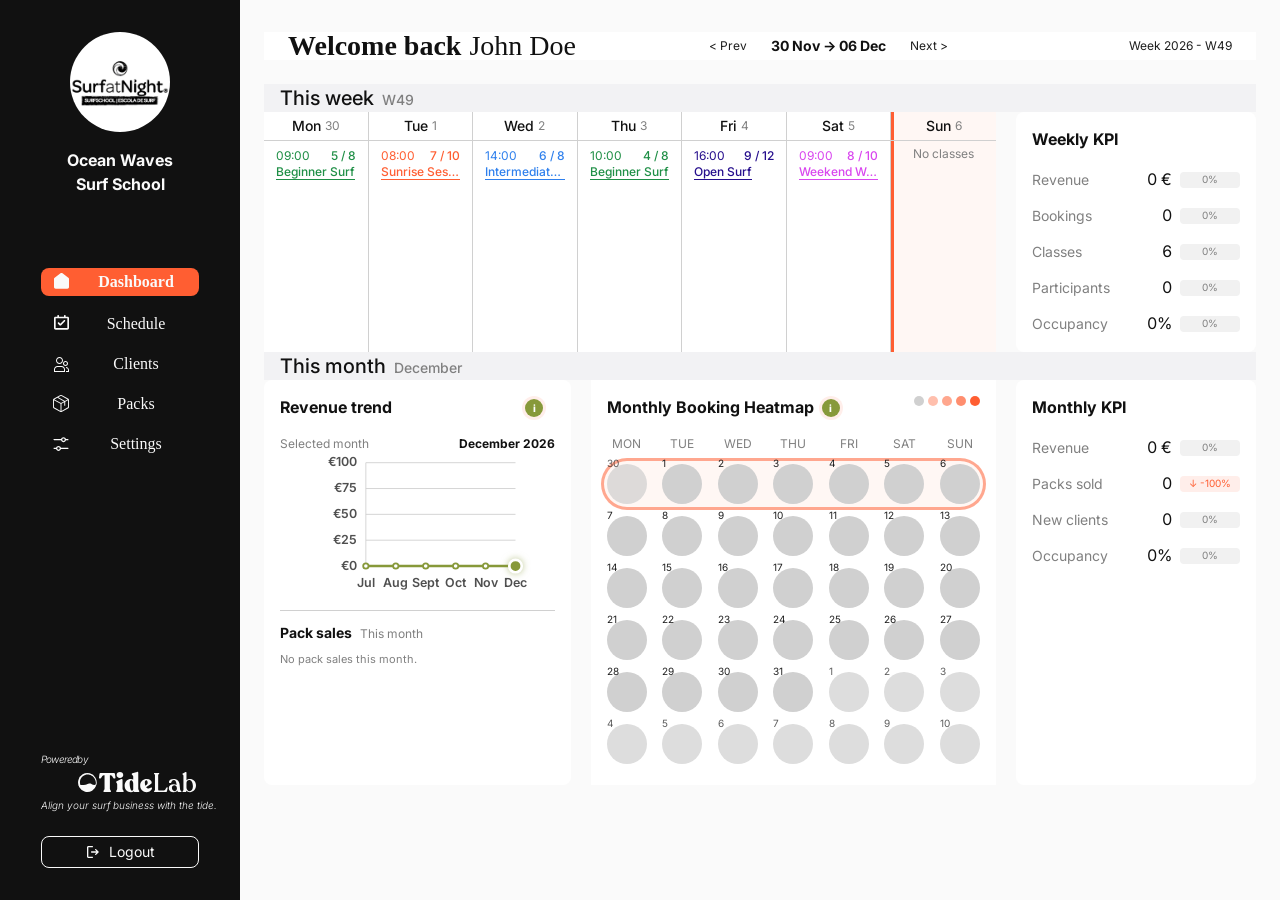
==== commit 929a3c46: "Remove temporary demo diagnostics" ====
(no text change in the page or its own stylesheets)
